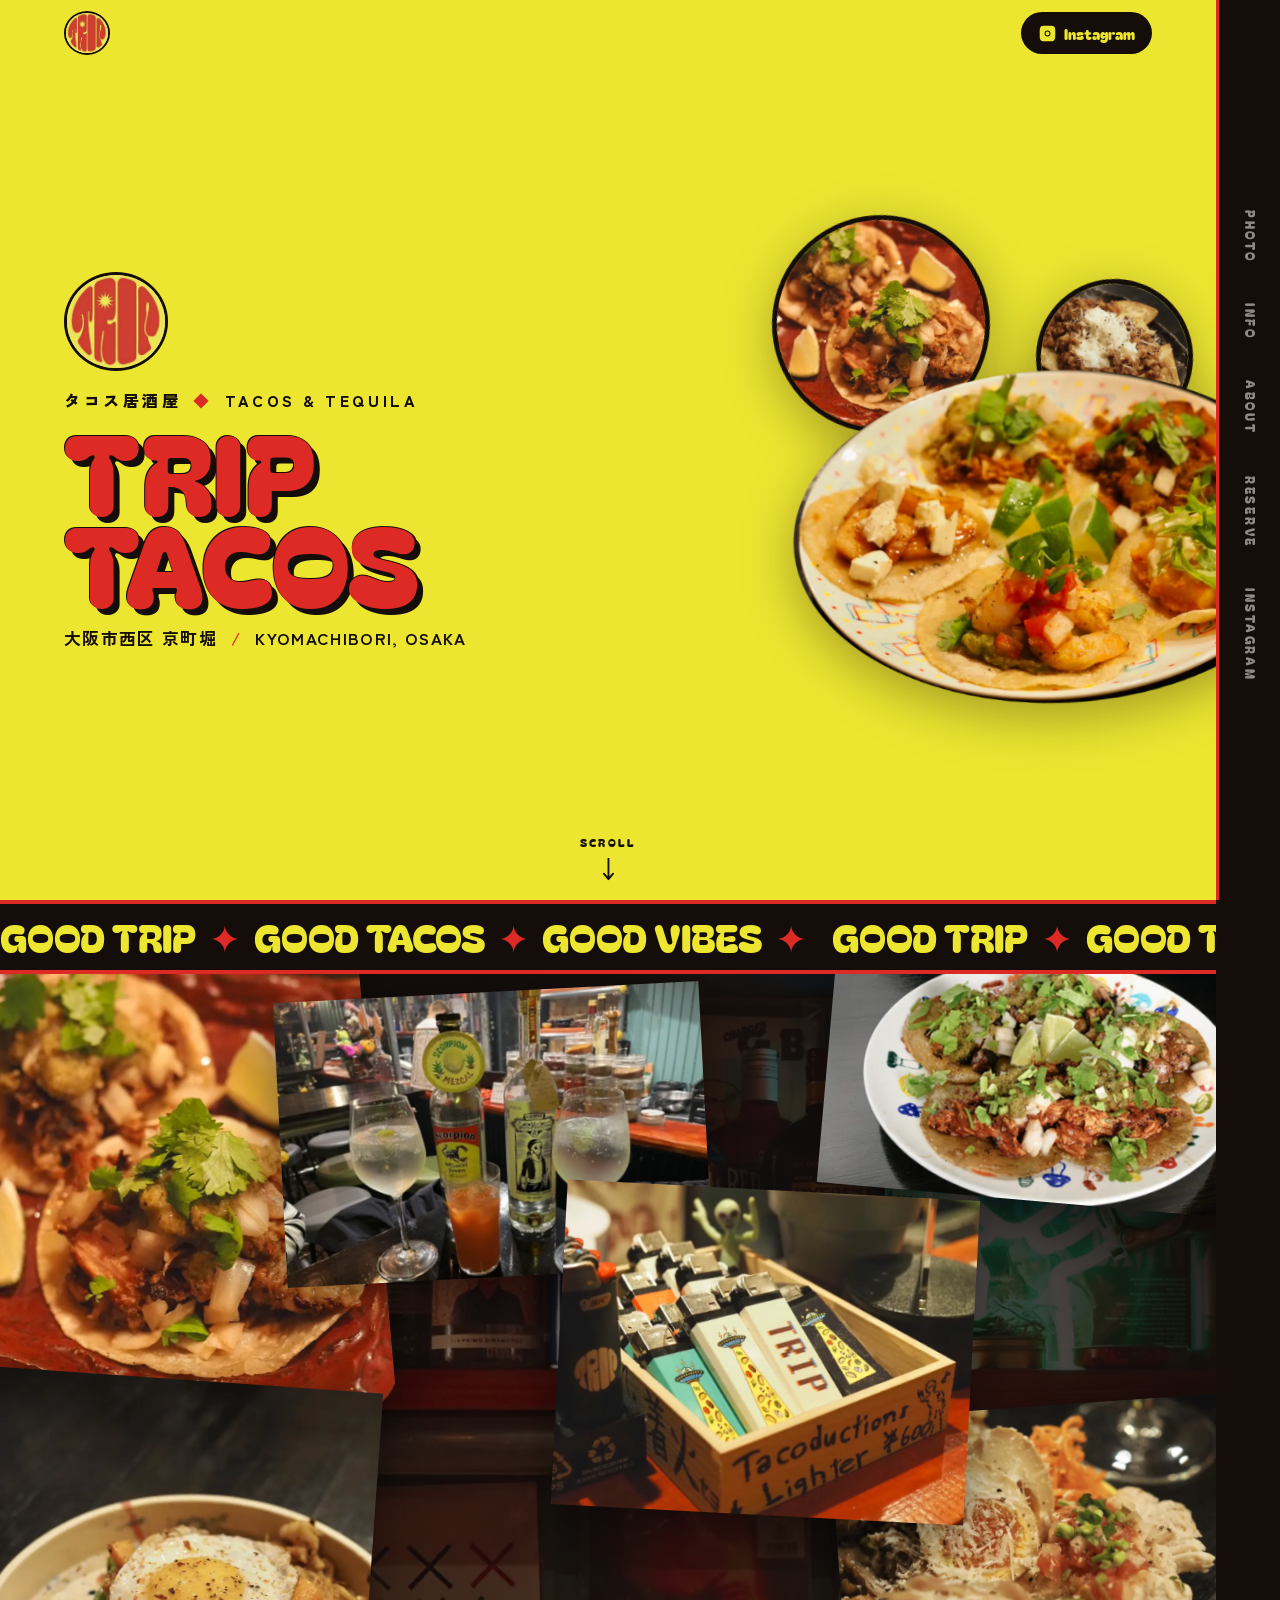
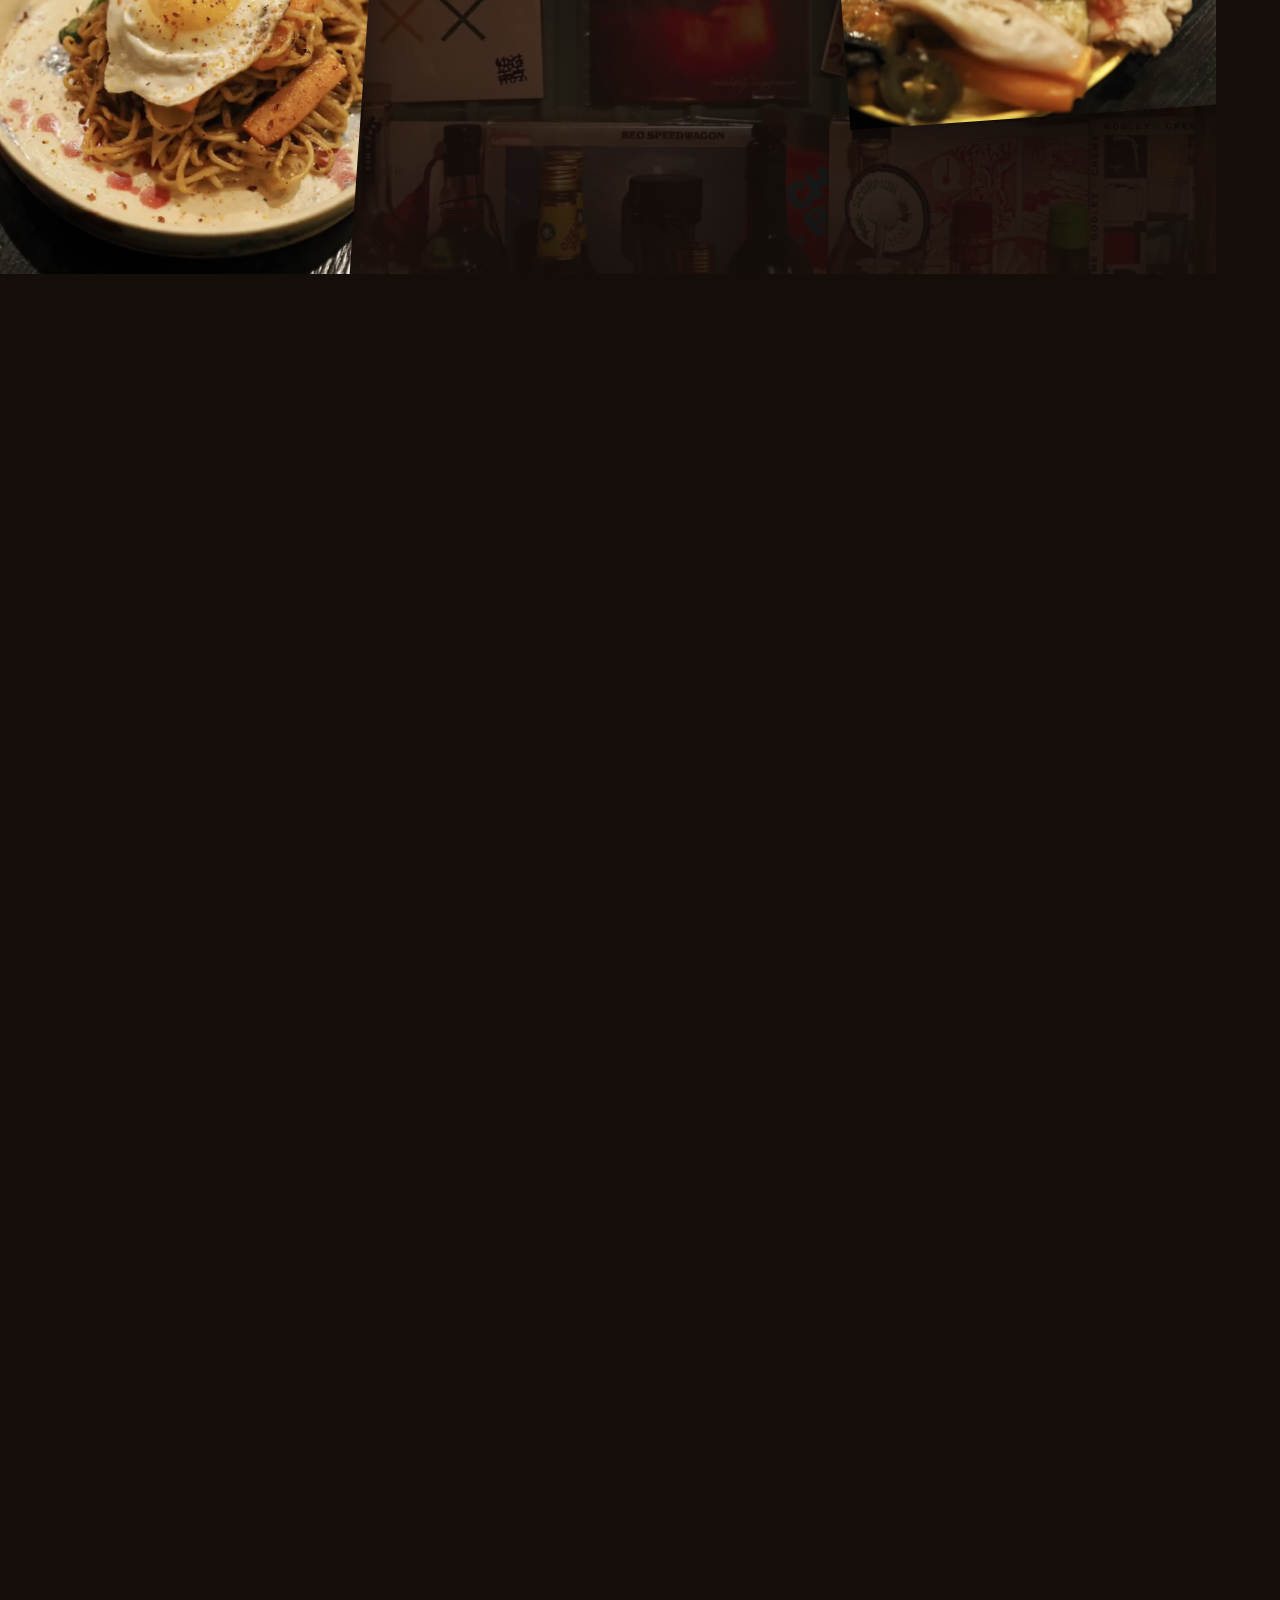
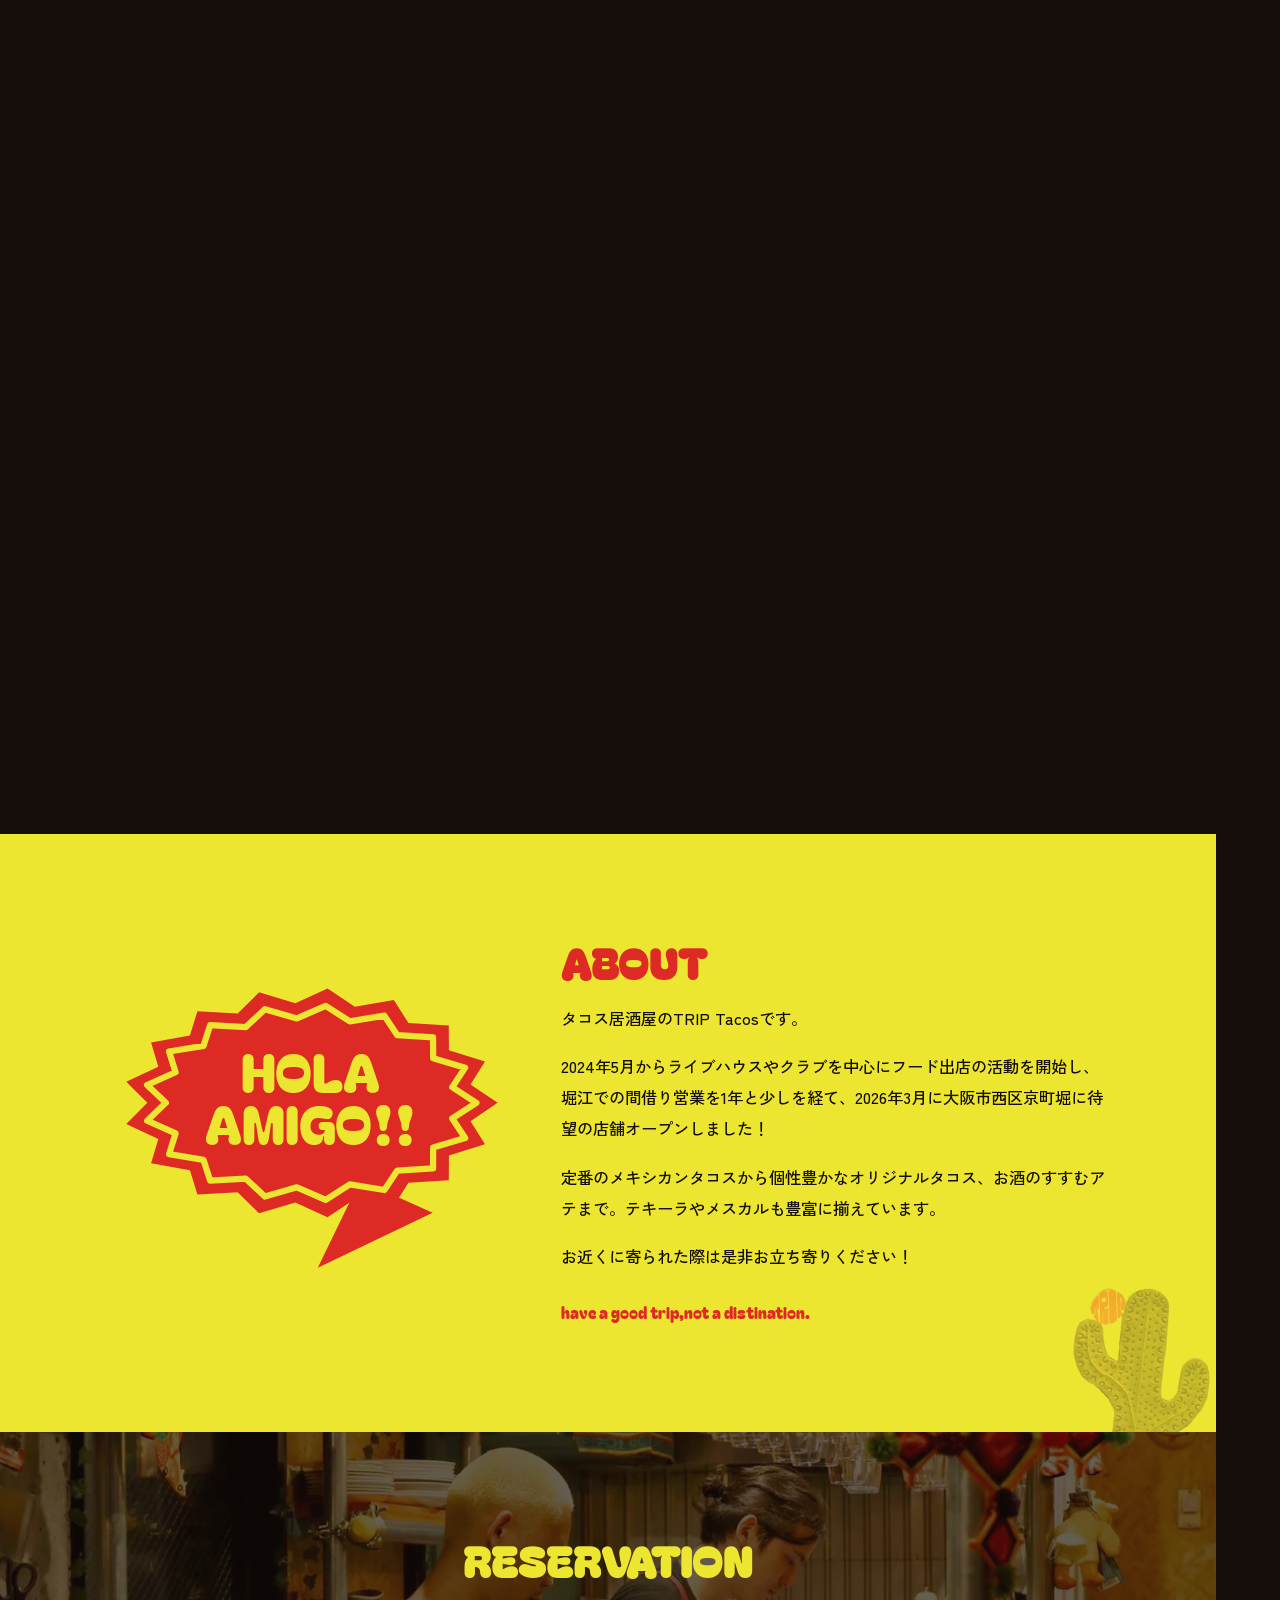
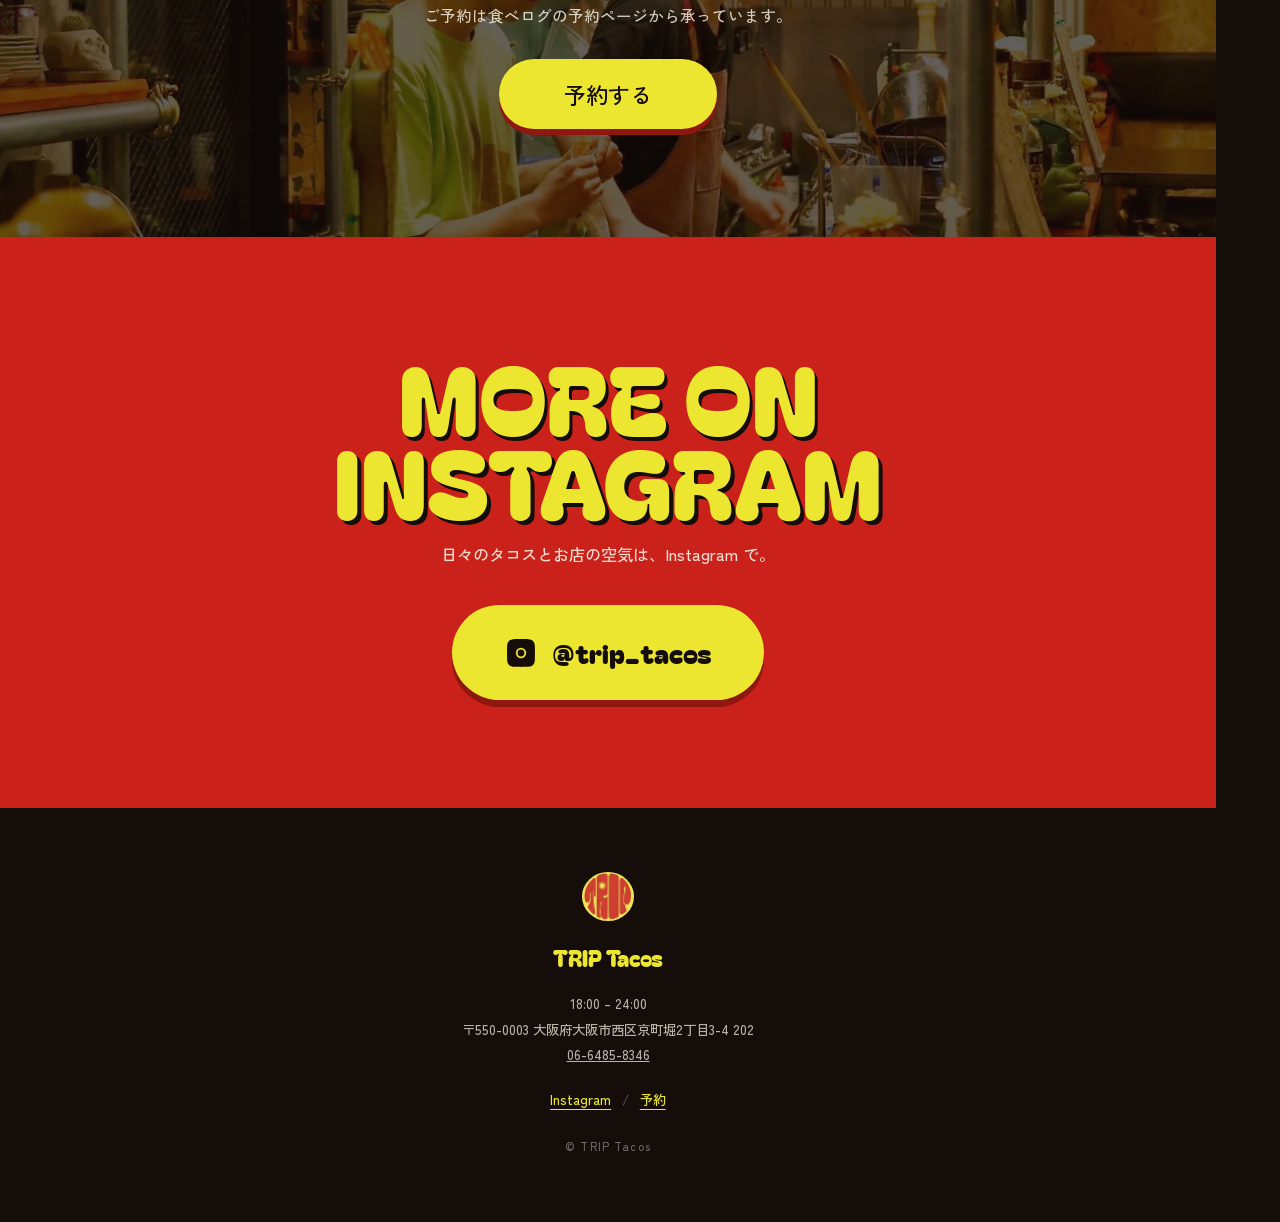
==== index.html @ 94bc6792 "TRIP Tacos 店舗サイト 写真を主役にした1ページ構成のブランドサイト。  - ファーストビュー: ロゴ + 料理写真3点(タコス2皿とナチョス) - PHOTO: スクロールに応じて料理写真" ====
<!doctype html>
<html lang="ja">
<head>
<meta charset="utf-8">
<meta name="viewport" content="width=device-width, initial-scale=1">
<title>TRIP Tacos ｜ 大阪・京町堀のタコス居酒屋</title>
<meta name="description" content="大阪市西区京町堀のタコス居酒屋 TRIP Tacos。定番のメキシカンタコスからオリジナルタコス、テキーラ・メスカルまで。18:00-24:00 営業。">

<meta property="og:type" content="restaurant.restaurant">
<meta property="og:title" content="TRIP Tacos ｜ 大阪・京町堀のタコス居酒屋">
<meta property="og:description" content="Hola amigo!! 大阪市西区京町堀のタコス居酒屋。タコスとテキーラと、いい空気。">
<meta property="og:image" content="assets/web/og.jpg">
<meta property="og:locale" content="ja_JP">
<meta name="twitter:card" content="summary_large_image">
<meta name="theme-color" content="#EDE631">

<link rel="icon" href="assets/web/logo.webp" type="image/webp">
<link rel="apple-touch-icon" href="assets/web/logo.webp">

<link rel="preconnect" href="https://fonts.googleapis.com">
<link rel="preconnect" href="https://fonts.gstatic.com" crossorigin>
<link rel="stylesheet" href="https://fonts.googleapis.com/css2?family=Bagel+Fat+One&family=Caveat:wght@500;600&family=Zen+Kaku+Gothic+New:wght@400;500;700;900&display=swap">
<link rel="preload" as="image" href="assets/web/hero-tacos.webp">
<link rel="preload" as="image" href="assets/web/tacos-red.webp">
<link rel="preload" as="image" href="assets/web/nachos.webp">
<link rel="stylesheet" href="style.css">
</head>
<body>

<a class="skip-link" href="#main">本文へスキップ</a>

<header class="topbar" id="topbar">
  <a class="topbar__home" href="#top" aria-label="TRIP Tacos ホーム">
    <img src="assets/web/logo.webp" alt="" width="420" height="397" decoding="async">
  </a>
  <a class="topbar__ig" href="https://www.instagram.com/trip_tacos/" target="_blank" rel="noopener">
    <svg class="ig-glyph" viewBox="0 0 24 24" aria-hidden="true" focusable="false">
      <path d="M12 2.16c3.2 0 3.58.01 4.85.07 1.17.05 1.8.25 2.23.41.56.22.96.48 1.38.9.42.42.68.82.9 1.38.16.42.36 1.06.41 2.23.06 1.27.07 1.65.07 4.85s-.01 3.58-.07 4.85c-.05 1.17-.25 1.8-.41 2.23-.22.56-.48.96-.9 1.38-.42.42-.82.68-1.38.9-.42.16-1.06.36-2.23.41-1.27.06-1.65.07-4.85.07s-3.58-.01-4.85-.07c-1.17-.05-1.8-.25-2.23-.41-.56-.22-.96-.48-1.38-.9-.42-.42-.68-.82-.9-1.38-.16-.42-.36-1.06-.41-2.23C2.17 15.58 2.16 15.2 2.16 12s.01-3.58.07-4.85c.05-1.17.25-1.8.41-2.23.22-.56.48-.96.9-1.38.42-.42.82-.68 1.38-.9.42-.16 1.06-.36 2.23-.41C8.42 2.17 8.8 2.16 12 2.16Zm0 6.16a3.68 3.68 0 1 0 0 7.36 3.68 3.68 0 0 0 0-7.36Zm0 6.07a2.39 2.39 0 1 1 0-4.78 2.39 2.39 0 0 1 0 4.78Zm4.69-6.22a.86.86 0 1 1-1.72 0 .86.86 0 0 1 1.72 0Z"/>
    </svg>
    <span>Instagram</span>
  </a>
</header>

<nav class="rail" aria-label="セクション">
  <ul class="rail__list">
    <li><a href="#photo">PHOTO</a></li>
    <li><a href="#info">INFO</a></li>
    <li><a href="#about">ABOUT</a></li>
    <li><a href="#reserve">RESERVE</a></li>
    <li><a href="#instagram">INSTAGRAM</a></li>
  </ul>
</nav>

<main id="main">

  <!-- ============ 1. ファーストビュー ============ -->
  <section class="hero" id="top">
    <div class="hero__type">
      <img class="hero__mark" src="assets/web/logo.webp" alt="" width="420" height="397" decoding="async">
      <p class="hero__kicker">タコス居酒屋 <i>&#9670;</i> TACOS &amp; TEQUILA</p>
      <h1 class="hero__title">
        <span class="hero__word" style="--i:0">TRIP</span>
        <span class="hero__word" style="--i:1">TACOS</span>
      </h1>
      <p class="hero__place">大阪市西区 京町堀 <i>/</i> KYOMACHIBORI, OSAKA</p>
    </div>

    <div class="hero__photos">
      <figure class="hp hp--sub">
        <img src="assets/web/tacos-red.webp" alt="TRIP Tacos のタコス2種" width="764" height="900" fetchpriority="high" decoding="async">
      </figure>
      <figure class="hp hp--nachos">
        <img src="assets/web/nachos.webp" alt="TRIP Tacos のナチョス" width="900" height="675" fetchpriority="high" decoding="async">
      </figure>
      <figure class="hp hp--main">
        <img src="assets/web/hero-tacos.webp" alt="TRIP Tacos のタコス盛り合わせ" width="1200" height="936" fetchpriority="high" decoding="async">
      </figure>
    </div>

    <!-- スマホ限定。右に寄った構図の左下を受け止める -->
    <div class="hero__says">
      <img class="hero__cactus" src="assets/web/cactus.webp" alt="" width="397" height="620" decoding="async">
      <p class="hero__bubble">have a good trip,<br>not a distination.</p>
    </div>

    <a class="hero__scroll" href="#photo">
      <span>SCROLL</span>
      <svg viewBox="0 0 12 26" aria-hidden="true" focusable="false"><path d="M6 0v22M1 17l5 6 5-6" fill="none" stroke="currentColor" stroke-width="2" stroke-linecap="round" stroke-linejoin="round"/></svg>
    </a>
  </section>

  <!-- ============ 流れる帯 ============ -->
  <div class="marquee" aria-hidden="true">
    <div class="marquee__row">
      <span class="marquee__set">GOOD TRIP <i>&#10022;</i> GOOD TACOS <i>&#10022;</i> GOOD VIBES <i>&#10022;</i></span>
      <span class="marquee__set">GOOD TRIP <i>&#10022;</i> GOOD TACOS <i>&#10022;</i> GOOD VIBES <i>&#10022;</i></span>
      <span class="marquee__set">GOOD TRIP <i>&#10022;</i> GOOD TACOS <i>&#10022;</i> GOOD VIBES <i>&#10022;</i></span>
    </div>
  </div>

  <!-- ============ 2. PHOTO → 3. 店内 + INFO ============ -->
  <section class="sweep" id="photo" aria-label="料理写真と店内・店舗情報">
    <div class="sweep__track">
      <!-- INFO への着地点。写真が捌けきった位置に置いてある -->
      <span class="sweep__anchor" id="info" aria-hidden="true"></span>
      <div class="sweep__stage">

        <!-- 奥のレイヤー：店内 + 店舗情報 -->
        <div class="reveal">
          <div class="reveal__bg">
            <img src="assets/web/bar.webp" alt="TRIP Tacos の店内。酒瓶の並ぶ棚とネオン。" width="1600" height="1059" loading="lazy" decoding="async">
          </div>

          <div class="reveal__panel">
            <h2 class="reveal__head">INFO</h2>
            <dl class="info">
              <div class="info__row">
                <dt>OPEN</dt>
                <dd>18:00 – 24:00</dd>
              </div>
              <div class="info__row">
                <dt>ADDRESS</dt>
                <dd>
                  〒550-0003<br>
                  大阪府大阪市西区京町堀2丁目3-4 202
                  <a class="info__map" href="https://www.google.com/maps/search/?api=1&amp;query=TRIP%20Tacos%20%E5%A4%A7%E9%98%AA%E5%B8%82%E8%A5%BF%E5%8C%BA%E4%BA%AC%E7%94%BA%E5%A0%802-3-4" target="_blank" rel="noopener">MAP を開く</a>
                </dd>
              </div>
              <div class="info__row">
                <dt>TEL</dt>
                <dd><a href="tel:0664858346">06-6485-8346</a></dd>
              </div>
            </dl>
            <a class="btn btn--yellow" href="https://yoyaku.tabelog.com/yoyaku/smartphone/net_booking_form/index?rcd=27155347&amp;utm_source=ig&amp;utm_medium=social&amp;utm_content=link_in_bio&amp;fbclid=PAdGRleASFFjxleHRuA2FlbQIxMQBzcnRjBmFwcF9pZA8xMjQwMjQ1NzQyODc0MTQAAadVeL7wCjR5ECi9vT-h-mm7-gguXQdimPEVpnPkMVwVL5CkrwmGUzNiCnyuBQ_aem_BgXxcqTD4-bKdtQTn5_pJg" target="_blank" rel="noopener">予約する</a>
            <a class="reveal__ig" href="https://www.instagram.com/trip_tacos/" target="_blank" rel="noopener">
              <svg class="ig-glyph" viewBox="0 0 24 24" aria-hidden="true" focusable="false"><use href="#ig"/></svg>
              @trip_tacos
            </a>
          </div>
        </div>

        <!-- 手前のレイヤー：スクロールで左右に捌ける料理写真 -->
        <div class="food">
          <figure class="food__item food--l1" style="--x:-104;--r:-13"><img src="assets/web/tacos-red.webp" alt="タコス2種" width="764" height="900" loading="lazy" decoding="async"></figure>
          <figure class="food__item food--l2" style="--x:-128;--r:9"><img src="assets/web/yakisoba.webp" alt="目玉焼きをのせた焼きそば" width="675" height="900" loading="lazy" decoding="async"></figure>
          <figure class="food__item food--l3" style="--x:-86;--r:-7"><img src="assets/web/mezcal.webp" alt="メスカルのボトルとカクテル" width="1000" height="669" loading="lazy" decoding="async"></figure>
          <figure class="food__item food--r1" style="--x:104;--r:12"><img src="assets/web/plate-tacos.webp" alt="お皿に並んだタコス" width="1000" height="567" loading="lazy" decoding="async"></figure>
          <figure class="food__item food--r2" style="--x:130;--r:-10"><img src="assets/web/appetizer.webp" alt="お酒のすすむアテの盛り合わせ" width="1000" height="750" loading="lazy" decoding="async"></figure>
          <figure class="food__item food--r3" style="--x:88;--r:8"><img src="assets/web/lighters.webp" alt="オリジナルのライター" width="1000" height="785" loading="lazy" decoding="async"></figure>
        </div>

      </div>
    </div>
  </section>

  <!-- ============ 4. ABOUT ============ -->
  <section class="about" id="about">
    <div class="about__inner">

      <div class="about__bubble">
        <svg viewBox="-162 -104 324 250" role="img" aria-labelledby="bubble-t">
          <title id="bubble-t">Hola amigo!!</title>
          <path class="bubble__tail" d="M 40 62 L 6 132 L 98 88 Z"/>
          <path class="bubble__body" d="M 150.0 0.0 L 128.3 14.7 L 139.9 33.2 L 111.0 42.1 L 110.9 62.0 L 78.6 63.9 L 66.9 82.4 L 35.7 77.0 L 13.8 91.6 L -12.0 79.7 L -41.0 88.5 L -58.2 71.6 L -90.4 73.4 L -96.4 53.9 L -127.5 48.4 L -121.7 28.9 L -147.4 16.9 L -130.5 0.0 L -147.4 -16.9 L -121.7 -28.9 L -127.5 -48.4 L -96.4 -53.9 L -90.4 -73.4 L -58.2 -71.6 L -41.0 -88.5 L -12.0 -79.7 L 13.8 -91.6 L 35.7 -77.0 L 66.9 -82.4 L 78.6 -63.9 L 110.9 -62.0 L 111.0 -42.1 L 139.9 -33.2 L 128.3 -14.7 Z"/>
          <path class="bubble__line" d="M 133.0 0.0 L 113.7 12.5 L 124.0 28.2 L 98.4 35.7 L 98.3 52.5 L 69.7 54.2 L 59.3 69.8 L 31.7 65.3 L 12.3 77.7 L -10.7 67.6 L -36.4 75.0 L -51.6 60.7 L -80.2 62.2 L -85.5 45.7 L -113.1 41.1 L -107.9 24.5 L -130.7 14.3 L -115.7 0.0 L -130.7 -14.3 L -107.9 -24.5 L -113.1 -41.1 L -85.5 -45.7 L -80.2 -62.2 L -51.6 -60.7 L -36.4 -75.0 L -10.7 -67.6 L 12.3 -77.7 L 31.7 -65.3 L 59.3 -69.8 L 69.7 -54.2 L 98.3 -52.5 L 98.4 -35.7 L 124.0 -28.2 L 113.7 -12.5 Z"/>
          <text class="bubble__text" x="0" y="-8" text-anchor="middle">HOLA</text>
          <text class="bubble__text" x="0" y="34" text-anchor="middle">AMIGO!!</text>
        </svg>
      </div>

      <div class="about__body">
        <h2 class="sec-head">ABOUT</h2>
        <p>タコス居酒屋のTRIP Tacosです。</p>
        <p>2024年5月からライブハウスやクラブを中心にフード出店の活動を開始し、堀江での間借り営業を1年と少しを経て、2026年3月に大阪市西区京町堀に待望の店舗オープンしました！</p>
        <p>定番のメキシカンタコスから個性豊かなオリジナルタコス、お酒のすすむアテまで。テキーラやメスカルも豊富に揃えています。</p>
        <p>お近くに寄られた際は是非お立ち寄りください！</p>
        <p class="about__sign">have a good trip,not a distination.</p>
      </div>
    </div>

    <!-- 装飾。本文の外側に置きたいので .about__inner の外に出してある -->
    <img class="about__cactus" src="assets/web/cactus.webp" alt="" width="397" height="620" loading="lazy" decoding="async">
  </section>

  <!-- ============ 5. RESERVATION ============ -->
  <section class="reserve" id="reserve">
    <img class="reserve__kitchen" src="assets/web/kitchen.webp" alt="TRIP Tacos の厨房で調理するスタッフ" width="1500" height="1124" loading="lazy" decoding="async">
    <div class="reserve__inner">
      <h2 class="sec-head sec-head--light">RESERVATION</h2>
      <p class="reserve__note">ご予約は食べログの予約ページから承っています。</p>
      <a class="btn btn--big" href="https://yoyaku.tabelog.com/yoyaku/smartphone/net_booking_form/index?rcd=27155347&amp;utm_source=ig&amp;utm_medium=social&amp;utm_content=link_in_bio&amp;fbclid=PAdGRleASFFjxleHRuA2FlbQIxMQBzcnRjBmFwcF9pZA8xMjQwMjQ1NzQyODc0MTQAAadVeL7wCjR5ECi9vT-h-mm7-gguXQdimPEVpnPkMVwVL5CkrwmGUzNiCnyuBQ_aem_BgXxcqTD4-bKdtQTn5_pJg" target="_blank" rel="noopener">予約する</a>
    </div>
  </section>

  <!-- ============ 6. INSTAGRAM ============ -->
  <section class="insta" id="instagram">
    <h2 class="insta__head">MORE ON<br>INSTAGRAM</h2>
    <p class="insta__lead">日々のタコスとお店の空気は、Instagram で。</p>
    <a class="insta__cta" href="https://www.instagram.com/trip_tacos/" target="_blank" rel="noopener">
      <svg class="ig-glyph" viewBox="0 0 24 24" aria-hidden="true" focusable="false"><use href="#ig"/></svg>
      <span>@trip_tacos</span>
    </a>
  </section>

</main>

<footer class="foot">
  <img class="foot__mark" src="assets/web/logo.webp" alt="" width="420" height="397" loading="lazy" decoding="async">
  <p class="foot__name">TRIP Tacos</p>
  <p class="foot__meta">
    18:00 – 24:00<br>
    〒550-0003 大阪府大阪市西区京町堀2丁目3-4 202<br>
    <a href="tel:0664858346">06-6485-8346</a>
  </p>
  <p class="foot__links">
    <a href="https://www.instagram.com/trip_tacos/" target="_blank" rel="noopener">Instagram</a>
    <span aria-hidden="true">/</span>
    <a href="https://yoyaku.tabelog.com/yoyaku/smartphone/net_booking_form/index?rcd=27155347&amp;utm_source=ig&amp;utm_medium=social&amp;utm_content=link_in_bio&amp;fbclid=PAdGRleASFFjxleHRuA2FlbQIxMQBzcnRjBmFwcF9pZA8xMjQwMjQ1NzQyODc0MTQAAadVeL7wCjR5ECi9vT-h-mm7-gguXQdimPEVpnPkMVwVL5CkrwmGUzNiCnyuBQ_aem_BgXxcqTD4-bKdtQTn5_pJg" target="_blank" rel="noopener">予約</a>
  </p>
  <p class="foot__copy">&copy; TRIP Tacos</p>
</footer>

<!-- インスタアイコンの共有定義 -->
<svg width="0" height="0" style="position:absolute" aria-hidden="true" focusable="false">
  <symbol id="ig" viewBox="0 0 24 24">
    <path d="M12 2.16c3.2 0 3.58.01 4.85.07 1.17.05 1.8.25 2.23.41.56.22.96.48 1.38.9.42.42.68.82.9 1.38.16.42.36 1.06.41 2.23.06 1.27.07 1.65.07 4.85s-.01 3.58-.07 4.85c-.05 1.17-.25 1.8-.41 2.23-.22.56-.48.96-.9 1.38-.42.42-.82.68-1.38.9-.42.16-1.06.36-2.23.41-1.27.06-1.65.07-4.85.07s-3.58-.01-4.85-.07c-1.17-.05-1.8-.25-2.23-.41-.56-.22-.96-.48-1.38-.9-.42-.42-.68-.82-.9-1.38-.16-.42-.36-1.06-.41-2.23C2.17 15.58 2.16 15.2 2.16 12s.01-3.58.07-4.85c.05-1.17.25-1.8.41-2.23.22-.56.48-.96.9-1.38.42-.42.82-.68 1.38-.9.42-.16 1.06-.36 2.23-.41C8.42 2.17 8.8 2.16 12 2.16Zm0 6.16a3.68 3.68 0 1 0 0 7.36 3.68 3.68 0 0 0 0-7.36Zm0 6.07a2.39 2.39 0 1 1 0-4.78 2.39 2.39 0 0 1 0 4.78Zm4.69-6.22a.86.86 0 1 1-1.72 0 .86.86 0 0 1 1.72 0Z"/>
  </symbol>
</svg>

<script type="application/ld+json">
{
  "@context": "https://schema.org",
  "@type": "Restaurant",
  "name": "TRIP Tacos",
  "servesCuisine": "メキシコ料理",
  "telephone": "+81-6-6485-8346",
  "url": "https://www.instagram.com/trip_tacos/",
  "sameAs": ["https://www.instagram.com/trip_tacos/"],
  "address": {
    "@type": "PostalAddress",
    "postalCode": "550-0003",
    "addressCountry": "JP",
    "addressRegion": "大阪府",
    "addressLocality": "大阪市西区",
    "streetAddress": "京町堀2丁目3-4 202"
  },
  "openingHoursSpecification": [{
    "@type": "OpeningHoursSpecification",
    "dayOfWeek": ["Monday","Tuesday","Wednesday","Thursday","Friday","Saturday","Sunday"],
    "opens": "18:00",
    "closes": "24:00"
  }],
  "acceptsReservations": "https://yoyaku.tabelog.com/yoyaku/smartphone/net_booking_form/index?rcd=27155347"
}
</script>

<script src="script.js" defer></script>
</body>
</html>
---- style.css ----
@charset "utf-8";

/* ============================================================
   TRIP Tacos
   色は assets のロゴ／既存グラフィックから抽出した実測値
   ============================================================ */

:root {
  --red:        #DE2A24;
  --red-deep:   #CA211A;
  --red-shade:  #8E1710;
  --yellow:     #EDE631;
  --yellow-warm:#F5CB19;
  --orange:     #FB3A0C;
  --ink:        #140D0A;
  --cream:      #F7F1E3;

  --font-display: "Bagel Fat One", "Zen Kaku Gothic New", system-ui, sans-serif;
  --font-body: "Zen Kaku Gothic New", "Hiragino Sans", "Noto Sans JP", system-ui, sans-serif;

  --pad: clamp(1.25rem, 5vw, 4rem);
  --sweep-unit: 1vw;   /* 料理写真が捌ける距離の単位。モバイルで拡大する */
  --rail-w: clamp(48px, 5vw, 76px);   /* 右端の縦型メニューの幅 */
}

*, *::before, *::after { box-sizing: border-box; }

html { -webkit-text-size-adjust: 100%; scroll-behavior: smooth; }

body {
  margin: 0;
  padding-right: var(--rail-w);   /* 右端の縦メニューぶんを空ける */
  background: var(--ink);
  color: var(--cream);
  font-family: var(--font-body);
  font-weight: 500;
  line-height: 1.9;
  overflow-x: hidden;
  text-rendering: optimizeLegibility;
}

img { display: block; max-width: 100%; height: auto; }
a { color: inherit; }

.skip-link {
  position: absolute; left: -9999px; top: 0; z-index: 999;
  background: var(--yellow); color: var(--ink);
  padding: .75rem 1.25rem; font-weight: 700; text-decoration: none;
}
.skip-link:focus { left: 0; }

:where(a, button):focus-visible {
  outline: 3px solid var(--yellow);
  outline-offset: 3px;
  border-radius: 4px;
}

.ig-glyph { width: 1.25em; height: 1.25em; fill: currentColor; flex: none; }

.sec-head {
  font-family: var(--font-display);
  font-size: clamp(1.6rem, 4.5vw, 2.6rem);
  line-height: 1;
  margin: 0 0 1.2rem;
  color: var(--red);
  letter-spacing: .02em;
}
.sec-head--light { color: var(--yellow); }


/* ============================================================
   ヘッダー
   ============================================================ */
.topbar {
  position: fixed; inset: 0 0 auto 0; z-index: 50;
  display: flex; align-items: center; justify-content: space-between;
  gap: 1rem;
  /* position:fixed は body の padding を受けないので自前で避ける */
  padding: .7rem calc(var(--pad) + var(--rail-w)) .7rem var(--pad);
  transition: background-color .3s ease, backdrop-filter .3s ease;
}


/* ============================================================
   右端の縦型セクションメニュー
   ============================================================ */
.rail {
  position: fixed; top: 0; right: 0; z-index: 60;
  width: var(--rail-w);
  height: 100vh; height: 100svh;
  background: var(--ink);
  border-left: 3px solid var(--red);
  display: flex; align-items: center; justify-content: center;
}

.rail__list {
  list-style: none; margin: 0; padding: 0;
  display: flex; flex-direction: column; align-items: center;
  gap: clamp(1.1rem, 2.6vh, 2rem);
}

.rail__list a {
  /* 縦組み。ラテン文字は90度回って上から下に読める */
  writing-mode: vertical-rl;
  text-orientation: mixed;
  font-family: var(--font-display);
  font-size: clamp(.62rem, 1.5vh, .78rem);
  letter-spacing: .22em;
  line-height: 1;
  text-decoration: none;
  color: rgba(247, 241, 227, .55);
  padding: .35em .2em;
  transition: color .2s ease;
}
.rail__list a:hover { color: var(--yellow); }

/* 現在地。左に黄色の線を出す */
.rail__list a.is-current {
  color: var(--yellow);
  position: relative;
}
.rail__list a.is-current::before {
  content: ""; position: absolute;
  left: -.45em; top: 0; bottom: 0;
  width: 3px; border-radius: 3px;
  background: var(--yellow);
}

/* スクロール位置の目印。表示はしない */
.sweep__anchor {
  position: absolute; top: 67%; left: 0;
  width: 1px; height: 1px;
}
.topbar.is-stuck {
  background: rgba(20, 13, 10, .88);
  backdrop-filter: blur(10px);
}

.topbar__home { display: block; line-height: 0; }
.topbar__home img {
  width: clamp(38px, 6vw, 46px); height: auto;
  border-radius: 50%;
  border: 2px solid var(--ink);
  transition: transform .3s ease;
}
.topbar.is-stuck .topbar__home img { border-color: var(--yellow); }
.topbar__home:hover img { transform: rotate(-8deg) scale(1.06); }

.topbar__ig {
  display: inline-flex; align-items: center; gap: .5em;
  font-family: var(--font-display);
  font-size: clamp(.78rem, 2.4vw, .95rem);
  text-decoration: none;
  padding: .45em 1.1em;
  border-radius: 999px;
  background: var(--ink); color: var(--yellow);
  transition: background-color .2s ease, color .2s ease, transform .2s ease;
}
.topbar__ig:hover { background: var(--yellow); color: var(--ink); transform: translateY(-2px); }
.topbar.is-stuck .topbar__ig { background: var(--yellow); color: var(--ink); }
.topbar.is-stuck .topbar__ig:hover { background: var(--red); color: var(--yellow); }


/* ============================================================
   1. ファーストビュー
   ============================================================ */
.hero {
  position: relative;
  min-height: 100vh;
  min-height: 100svh;
  background: var(--yellow);
  display: grid;
  grid-template-rows: auto auto;
  align-content: center;
  justify-items: center;
  gap: clamp(1.25rem, 4vh, 2.5rem);
  padding: clamp(4.5rem, 11vh, 7rem) var(--pad) clamp(2.5rem, 6vh, 4rem);
  overflow: hidden;
}

.hero__type { position: relative; z-index: 2; text-align: center; width: 100%; }

.hero__mark {
  width: clamp(58px, 9vw, 104px); height: auto;
  margin: 0 auto .9rem;
  border-radius: 50%;
  border: 3px solid var(--ink);
  animation: bob 5s ease-in-out infinite;
}
@keyframes bob {
  0%, 100% { transform: translateY(0) rotate(-5deg); }
  50%      { transform: translateY(-9px) rotate(5deg); }
}

.hero__kicker {
  margin: 0 0 .5rem;
  font-weight: 900;
  font-size: clamp(.72rem, 2.6vw, 1rem);
  letter-spacing: .22em;
  color: var(--ink);
}
.hero__kicker i { font-style: normal; color: var(--red); margin: 0 .3em; }

.hero__title {
  margin: 0;
  font-family: var(--font-display);
  font-weight: 400;
  font-size: clamp(3.2rem, 15vw, 7rem);
  line-height: .82;
  letter-spacing: .005em;
  color: var(--red);
  text-shadow:
     .055em .055em 0 var(--ink),
    -.006em -.006em 0 var(--ink),
     .012em 0 0 var(--ink);
}
.hero__word {
  display: block;
  animation: pop .75s cubic-bezier(.2, 1.25, .4, 1) both;
  animation-delay: calc(var(--i) * .11s + .05s);
}
@keyframes pop {
  from { opacity: 0; transform: translateY(.22em) scale(.9); }
  to   { opacity: 1; transform: none; }
}

.hero__place {
  margin: 1rem 0 0;
  font-weight: 700;
  font-size: clamp(.72rem, 2.4vw, 1.05rem);
  letter-spacing: .08em;
  text-wrap: balance;   /* 折り返すときは2行を均等に */
  color: var(--ink);
}
.hero__place i { font-style: normal; color: var(--red); margin: 0 .45em; }

/* 料理写真3点のかたまり。タコス2点で挟んでナチョスを添え、
   ひと目で「タコス屋」と分かるようにする。
   位置はすべて % なので、箱ごと拡大縮小すれば構図は崩れない */
.hero__photos {
  position: relative; z-index: 1;
  width: 100%;
  max-width: min(100%, 52svh);
  /* 盛り合わせの右端は元画像の時点で見切れている。
     レールぶん右へ出し、.hero の overflow:hidden でちょうど
     縦メニューの際で切り落として、見切れを目立たなくする */
  justify-self: end;
  margin-right: calc(-1 * (var(--rail-w) + var(--pad)));
  aspect-ratio: 1 / 0.98;
  animation: rise 1s cubic-bezier(.2, .9, .3, 1) .3s both;
}

.hp { position: absolute; margin: 0; }
.hp img {
  width: 100%; height: auto;
  filter: drop-shadow(0 14px 26px rgba(20, 13, 10, .34));
}

.hp--sub    { left:  0;   top:    0; width: 43%; z-index: 2; transform: rotate(-9deg); }
/* right の余白は、クラスタ右端がレールの下に潜るぶんを見込んでいる。
   ここを詰めるとナチョスがレールに欠かれる */
.hp--nachos { right: 17%; top:  13%; width: 31%; z-index: 1; transform: rotate(8deg); }
.hp--main   { left:  4%;  bottom: 0; width: 92%; z-index: 3; transform: rotate(-2deg); }

/* 中央の盛り合わせは背景が抜けた切り抜き画像なのでそのまま置く。
   残り2点は四角い写真なので、丸く抜いて「皿」として見せ、
   切り抜き1点 + 皿2点という組み方に揃える */
.hp--sub img,
.hp--nachos img {
  aspect-ratio: 1;
  object-fit: cover; object-position: center;
  border-radius: 50%;
  border: 5px solid var(--ink);
}

@keyframes rise {
  from { opacity: 0; transform: translateY(14%); }
  to   { opacity: 1; transform: none; }
}

/* サボテンのひとこと。PCでは出さない（下のメディアクエリで表示） */
.hero__says { display: none; }

.hero__cactus {
  width: clamp(46px, 14vw, 72px);
  height: auto;
  flex: none;
  transform: rotate(-5deg);
}

.hero__bubble {
  position: relative;
  margin: 0 0 .9rem;
  padding: .5em .85em .55em;
  border-radius: 16px 16px 16px 4px;
  background: var(--ink);
  color: var(--cream);
  font-family: "Caveat", var(--font-body);
  font-weight: 600;
  font-size: clamp(.95rem, 4.4vw, 1.2rem);
  line-height: 1.2;
  letter-spacing: .01em;
  white-space: nowrap;
  transform: rotate(-2deg);
}
/* サボテンの方へ向くしっぽ */
.hero__bubble::after {
  content: "";
  position: absolute; left: -6px; bottom: 7px;
  border: 6px solid transparent;
  border-right-color: var(--ink);
  border-left: 0;
}

.hero__scroll {
  position: absolute; z-index: 3;
  left: 50%; bottom: 1.1rem; transform: translateX(-50%);
  display: flex; flex-direction: column; align-items: center; gap: .35rem;
  font-family: var(--font-display);
  font-size: .68rem; letter-spacing: .2em;
  color: var(--ink); text-decoration: none;
  mix-blend-mode: multiply;
}
.hero__scroll svg { width: 11px; height: 24px; animation: nudge 1.7s ease-in-out infinite; }
@keyframes nudge {
  0%, 100% { transform: translateY(0); opacity: .5; }
  50%      { transform: translateY(5px); opacity: 1; }
}


/* ============================================================
   流れる帯
   ============================================================ */
.marquee {
  background: var(--ink);
  overflow: hidden;
  padding: .5em 0;
  border-block: 4px solid var(--red);
}
.marquee__row { display: flex; width: max-content; animation: slide 26s linear infinite; }
.marquee__set {
  font-family: var(--font-display);
  font-size: clamp(1.3rem, 4.2vw, 2.4rem);
  line-height: 1.3;
  color: var(--yellow);
  white-space: nowrap;
  padding-right: .5em;
}
.marquee__set i { font-style: normal; color: var(--red); margin: 0 .15em; }
@keyframes slide { to { transform: translateX(-33.3333%); } }


/* ============================================================
   2. PHOTO → 店内 + INFO（スクロールで左右に捌ける）
   ============================================================ */
/* stage と同じ svh 基準にしておく。iOS でアドレスバーが伸縮しても
   進捗の分母が変わらず、写真が飛ばない */
.sweep__track { position: relative; height: 340vh; height: 340svh; }

.sweep__stage {
  position: sticky; top: 0;
  height: 100vh; height: 100svh;
  overflow: hidden;
  background: var(--ink);
}

/* --- 奥のレイヤー：店内写真 + 店舗情報 --- */
.reveal { position: absolute; inset: 0; }

.reveal__bg { position: absolute; inset: 0; }
.reveal__bg img {
  width: 100%; height: 100%; object-fit: cover;
  transform: scale(calc(1.22 - var(--p, 0) * .22));
  opacity: calc(.2 + var(--p, 0) * .8);
}
.reveal__bg::after {
  content: ""; position: absolute; inset: 0;
  background: radial-gradient(ellipse at 50% 45%, rgba(20,13,10,.45) 0%, rgba(20,13,10,.9) 72%);
}

.reveal__panel {
  position: absolute; inset: 0;
  display: flex; flex-direction: column; align-items: center; justify-content: center;
  gap: .35rem;
  padding: 5rem var(--pad) 3rem;
  text-align: center;
  opacity: var(--pi, 0);
  transform: translateY(calc((1 - var(--pi, 0)) * 26px));
}
/* 店内写真の上でも情報が読めるように、文字の下だけ暗く落とす */
.reveal__panel::before {
  content: ""; position: absolute;
  left: 50%; top: 50%; transform: translate(-50%, -50%);
  width: min(820px, 108%); height: min(660px, 104%);
  background: radial-gradient(ellipse at center,
    rgba(20,13,10,.92) 0%,
    rgba(20,13,10,.82) 42%,
    rgba(20,13,10,.45) 68%,
    rgba(20,13,10,0) 85%);
  pointer-events: none;
}
.reveal__panel > * { position: relative; z-index: 1; }
.reveal__head {
  font-family: var(--font-display);
  font-size: clamp(1.5rem, 4.5vw, 2.4rem);
  line-height: 1; margin: 0 0 1.1rem;
  color: var(--yellow);
}

.info { margin: 0 0 1.7rem; display: grid; gap: .8rem; }
.info__row { display: grid; gap: .1rem; }
.info dt {
  font-family: var(--font-display);
  font-size: .72rem; letter-spacing: .18em;
  color: var(--orange);
}
.info dd {
  margin: 0;
  max-width: 30ch;
  margin-inline: auto;
  font-size: clamp(.9rem, 2.6vw, 1.05rem);
  line-height: 1.7;
  font-weight: 700;
}
.info a { color: var(--cream); }
.info__map {
  display: block; width: fit-content;
  margin: .45rem auto 0;
  font-size: .8rem; letter-spacing: .08em;
  color: var(--yellow);
  text-underline-offset: 4px;
}

.reveal__ig {
  display: inline-flex; align-items: center; gap: .45em;
  margin-top: 1.1rem;
  font-family: var(--font-display);
  font-size: .9rem;
  color: var(--yellow);
  text-decoration: none;
  opacity: .9;
}
.reveal__ig:hover { opacity: 1; text-decoration: underline; text-underline-offset: 5px; }

/* --- 手前のレイヤー：料理写真 --- */
.food { position: absolute; inset: 0; }

.food__item {
  position: absolute; margin: 0;
  transform:
    translate3d(calc(var(--p, 0) * var(--x, 0) * var(--sweep-unit)), 0, 0)
    rotate(calc((var(--r0, 0) + var(--p, 0) * var(--r, 0)) * 1deg));
  will-change: transform;
}
.food__item img {
  width: 100%;
  filter: drop-shadow(0 16px 30px rgba(0, 0, 0, .55));
}

/* 画面をほぼ埋めるように重ねる。隙間が多いと「捌けた瞬間」が弱くなる */
.food--l1 { left: -5%;  top: -5%; width: 36%; --r0: -5; }
.food--l2 { left: -3%;  top: 45%; width: 33%; --r0:  4; }
.food--l3 { left: 23%;  top:  2%; width: 35%; --r0: -3; }
.food--r1 { right: -5%; top: -3%; width: 37%; --r0:  5; }
.food--r2 { right: -3%; top: 48%; width: 34%; --r0: -4; }
.food--r3 { right: 20%; top: 24%; width: 34%; --r0:  3; }


/* ============================================================
   4. ABOUT
   ============================================================ */
.about {
  position: relative;
  background: var(--yellow);
  color: var(--ink);
  padding: clamp(4rem, 12vh, 8rem) var(--pad);
  overflow: hidden;
}
.about__inner {
  position: relative; z-index: 2;
  max-width: 1000px; margin: 0 auto;
  display: grid; gap: clamp(1.5rem, 4vw, 3rem);
  grid-template-columns: minmax(0, .85fr) minmax(0, 1.15fr);
  align-items: center;
}

.about__bubble svg { width: 100%; height: auto; overflow: visible; }
.bubble__body, .bubble__tail { fill: var(--red); }
.bubble__line { fill: none; stroke: var(--yellow); stroke-width: 5; stroke-linejoin: round; }
.bubble__text {
  font-family: var(--font-display);
  font-size: 42px;
  fill: var(--yellow);
}

.about__body p { margin: 0 0 1.1rem; font-size: clamp(.92rem, 2.5vw, 1.02rem); }
.about__body p:last-child { margin-bottom: 0; }
.about__sign {
  font-family: var(--font-display);
  font-size: clamp(1rem, 3vw, 1.35rem);
  line-height: 1.4;
  color: var(--red);
  margin-top: 1.8rem !important;
}

/* 本文の右外側の余白に、下からのぞかせる。
   .about__inner が max-width で中央寄せなので、広い画面では
   右に必ず余白があり、そこに収まる */
.about__cactus {
  position: absolute; z-index: 1;
  right: 0; bottom: 0;
  width: clamp(90px, 11vw, 150px);
  opacity: .38;
  transform: rotate(6deg) translateY(34%);
  pointer-events: none;
}


/* ============================================================
   5. RESERVATION
   ============================================================ */
.reserve { position: relative; overflow: hidden; background: var(--ink); }
.reserve__kitchen {
  position: absolute; inset: 0;
  width: 100%; height: 100%; object-fit: cover;
  opacity: .34;
}
.reserve__inner {
  position: relative; z-index: 2;
  max-width: 640px; margin: 0 auto;
  padding: clamp(4rem, 12vh, 7rem) var(--pad);
  text-align: center;
}
.reserve__note {
  margin: 0 0 1.8rem;
  font-size: clamp(.85rem, 2.4vw, .98rem);
  color: rgba(247, 241, 227, .82);
}

.btn {
  display: inline-flex; align-items: center; justify-content: center; gap: .5em;
  font-family: var(--font-display);
  font-size: clamp(.95rem, 2.8vw, 1.1rem);
  line-height: 1;
  padding: .95em 2.4em;
  border-radius: 999px;
  text-decoration: none;
  background: var(--yellow); color: var(--ink);
  box-shadow: 0 6px 0 var(--red-shade);
  transition: transform .16s ease, box-shadow .16s ease, background-color .16s ease;
}
.btn:hover { transform: translateY(3px); box-shadow: 0 3px 0 var(--red-shade); background: #fff35a; }
.btn:active { transform: translateY(6px); box-shadow: 0 0 0 var(--red-shade); }
.btn--big { font-size: clamp(1.05rem, 3.4vw, 1.4rem); padding: 1.05em 2.9em; }


/* ============================================================
   6. INSTAGRAM
   ============================================================ */
.insta {
  position: relative;
  background: var(--red-deep);
  padding: clamp(4rem, 13vh, 8rem) var(--pad) clamp(4rem, 12vh, 7rem);
  text-align: center;
  overflow: hidden;
}
.insta__head {
  font-family: var(--font-display);
  font-weight: 400;
  font-size: clamp(2.2rem, 10vw, 6rem);
  line-height: .88;
  margin: 0 0 1rem;
  color: var(--yellow);
  text-shadow: .04em .04em 0 var(--ink);
}
.insta__lead {
  margin: 0 0 2.2rem;
  font-size: clamp(.88rem, 2.5vw, 1.02rem);
  color: rgba(247, 241, 227, .9);
}
.insta__cta {
  display: inline-flex; align-items: center; gap: .55em;
  font-family: var(--font-display);
  font-size: clamp(1.1rem, 4vw, 1.7rem);
  padding: .8em 1.9em;
  border-radius: 999px;
  text-decoration: none;
  background: var(--yellow); color: var(--ink);
  box-shadow: 0 7px 0 var(--red-shade);
  transition: transform .16s ease, box-shadow .16s ease;
}
.insta__cta:hover { transform: translateY(4px); box-shadow: 0 3px 0 var(--red-shade); }
.insta__cta:active { transform: translateY(7px); box-shadow: 0 0 0 var(--red-shade); }


/* ============================================================
   フッター
   ============================================================ */
.foot {
  background: var(--ink);
  padding: clamp(2.5rem, 8vh, 4rem) var(--pad);
  text-align: center;
  font-size: .84rem;
  line-height: 1.9;
}
.foot__mark { width: 52px; margin: 0 auto 1rem; border-radius: 50%; }
.foot__name {
  font-family: var(--font-display);
  font-size: 1.35rem; margin: 0 0 .8rem; color: var(--yellow);
}
.foot__meta { margin: 0 0 1.2rem; color: rgba(247, 241, 227, .72); }
.foot__links { margin: 0 0 1.5rem; display: flex; justify-content: center; gap: .8em; }
.foot__links a { color: var(--yellow); text-underline-offset: 4px; }
.foot__links span { color: rgba(247, 241, 227, .35); }
.foot__copy { margin: 0; font-size: .72rem; letter-spacing: .1em; color: rgba(247, 241, 227, .4); }


/* ============================================================
   レスポンシブ
   ============================================================ */
/* 横に余裕がある画面では、タイポと写真を左右に振る */
@media (min-width: 900px) {
  .hero {
    grid-template-columns: 1.02fr .98fr;
    grid-template-rows: minmax(0, 1fr);
    align-items: center;
    gap: clamp(1.5rem, 4vw, 3.5rem);
    padding-bottom: clamp(3rem, 8vh, 5rem);
  }
  .hero__type { text-align: left; }
  .hero__mark { margin-left: 0; }
  .hero__photos { max-width: min(100%, 74svh); align-self: center; }
}

@media (max-width: 860px) {
  .about__inner { grid-template-columns: 1fr; justify-items: center; }
  .about__bubble { width: min(340px, 78%); }
  .about__body { text-align: left; }
}

/* スマホでは写真のかたまりが右に寄るので、左下にサボテンを置いて釣り合わせる */
@media (max-width: 899px) {
  .hero__says {
    display: flex; align-items: flex-end; gap: .35rem;
    position: absolute; z-index: 3;
    left: var(--pad);
    bottom: clamp(3.2rem, 10vh, 5.5rem);
    pointer-events: none;
  }
}

@media (max-width: 760px) {
  :root { --sweep-unit: 1.55vw; }

  .sweep__track { height: 300vh; height: 300svh; }

  /* 縦画面では左右2列に敷き詰める。高さを決めて cover で埋め、
     隙間から奥が見えすぎないようにする */
  .food__item img { height: 100%; object-fit: cover; }

  .food--l1 { left:  -9%; top: -3%; width: 64%; height: 36%; }
  .food--l2 { left:  -7%; top: 31%; width: 60%; height: 36%; }
  .food--l3 { left:  -5%; top: 65%; width: 62%; height: 38%; }
  .food--r1 { right: -9%; top:  1%; width: 60%; height: 34%; }
  .food--r2 { right: -7%; top: 35%; width: 62%; height: 36%; }
  .food--r3 { right: -5%; top: 69%; width: 60%; height: 34%; }

  .topbar__ig span { display: none; }
  .topbar__ig { padding: .55em .7em; }
}

@media (max-width: 420px) {
  .hero { padding-top: 4.5rem; }
  .info dd { font-size: .92rem; }
}


/* ============================================================
   動きを減らす設定：スクロール演出を静的なレイアウトに置き換える
   ============================================================ */
@media (prefers-reduced-motion: reduce) {
  html { scroll-behavior: auto; }
  *, *::before, *::after {
    animation-duration: .001ms !important;
    animation-iteration-count: 1 !important;
    transition-duration: .001ms !important;
  }

  .sweep__track { height: auto; }
  .sweep__stage { position: static; height: auto; }

  .food {
    position: static;
    display: grid;
    grid-template-columns: repeat(2, 1fr);
    gap: .5rem;
    padding: .5rem;
  }
  .food__item {
    position: static;
    width: auto !important;
    height: auto !important;
    transform: none !important;
  }
  /* 縦画面用の敷き詰め指定（height:100% / cover）を打ち消す */
  .food__item img { height: auto; object-fit: contain; }

  .reveal { position: static; }
  .reveal__bg { position: static; height: 46vh; }
  .reveal__bg img { transform: none; opacity: 1; }
  .reveal__panel {
    position: static;
    opacity: 1; transform: none;
    padding: 3rem var(--pad);
    background: var(--ink);
  }
  .reveal__panel::before { display: none; }
}
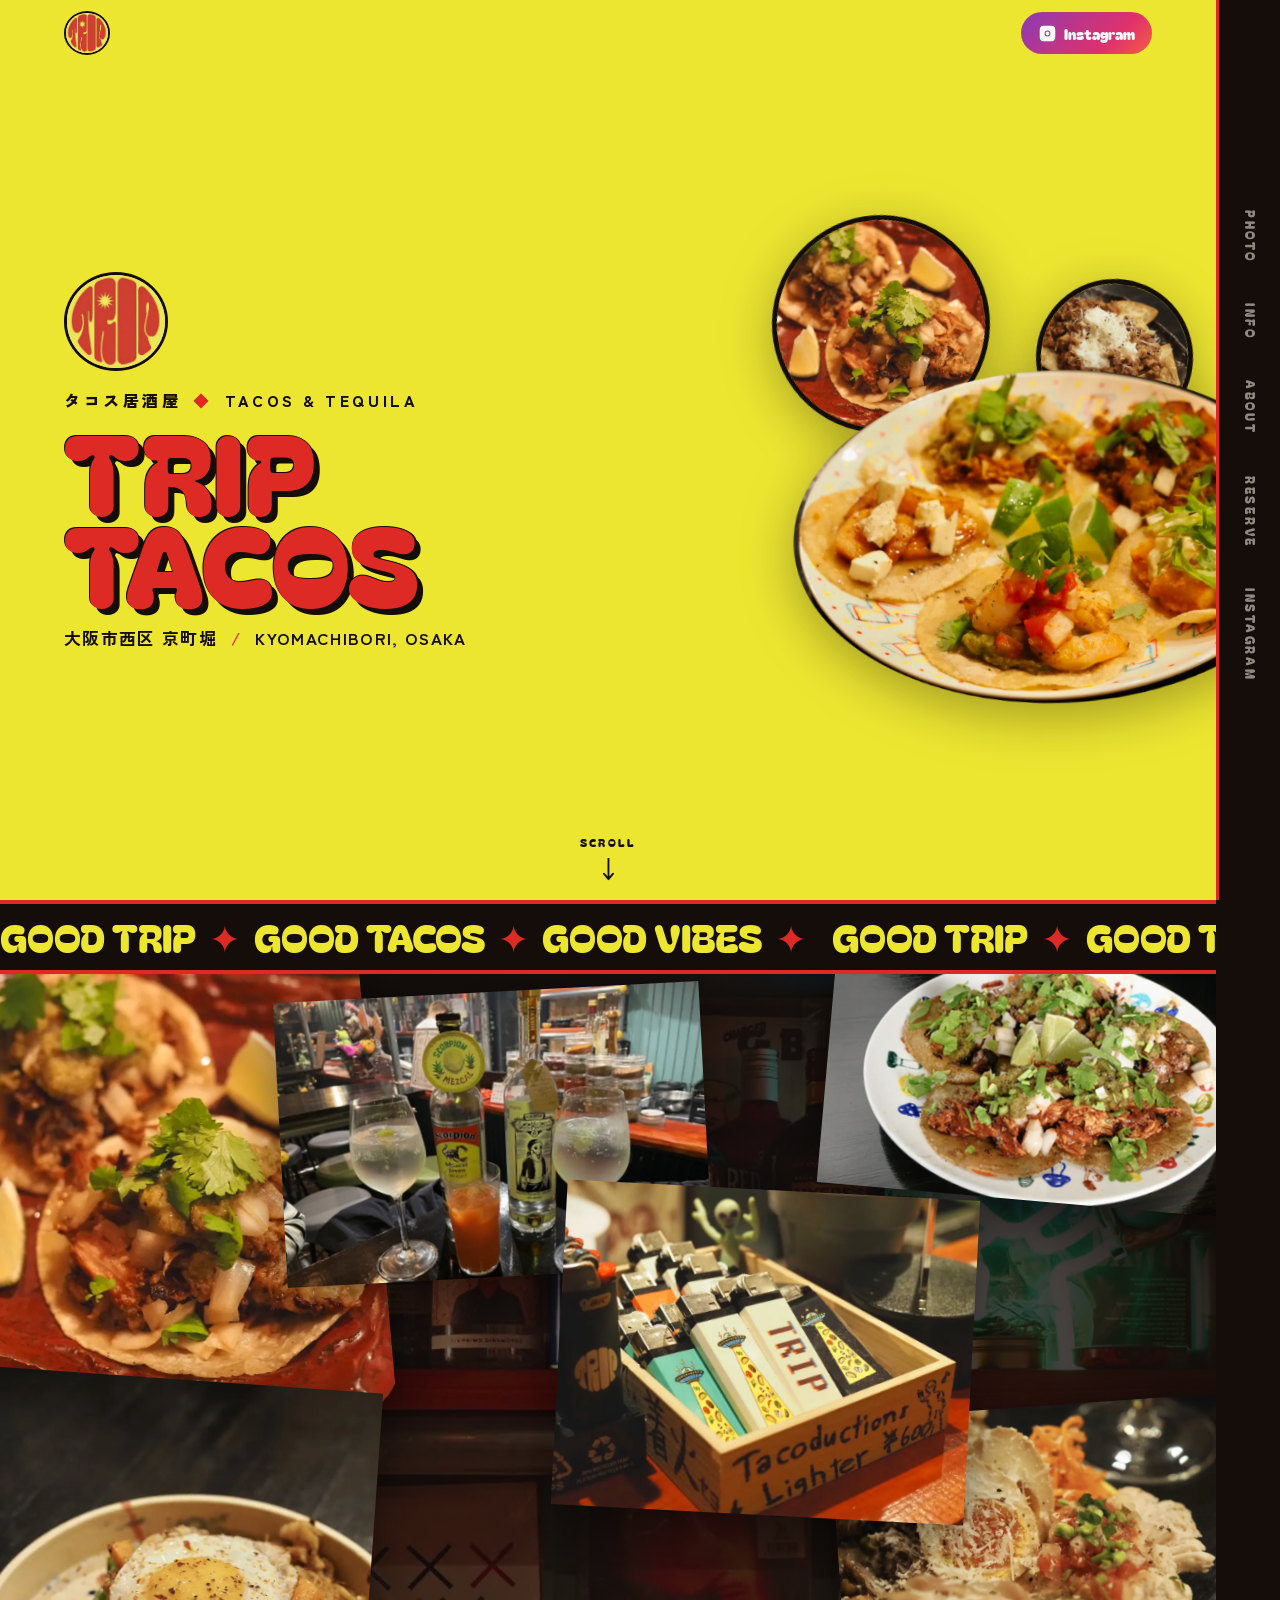
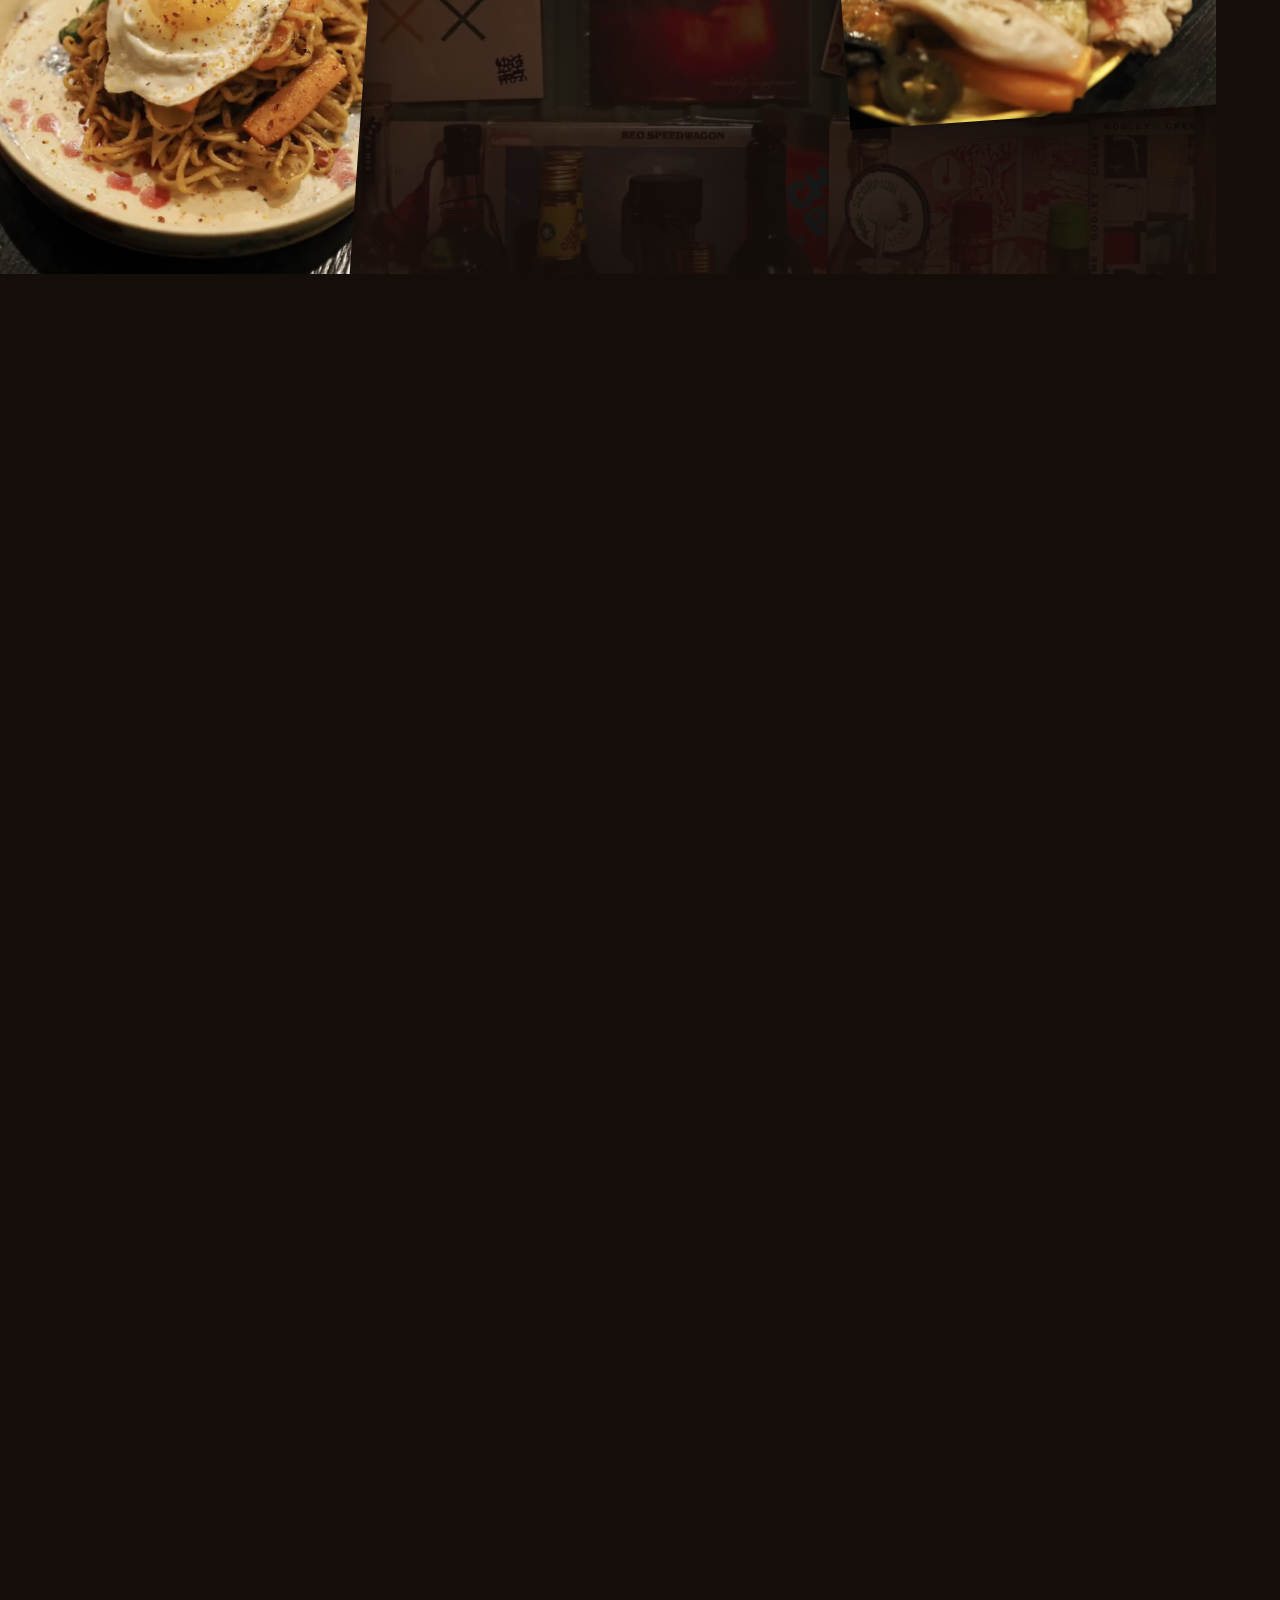
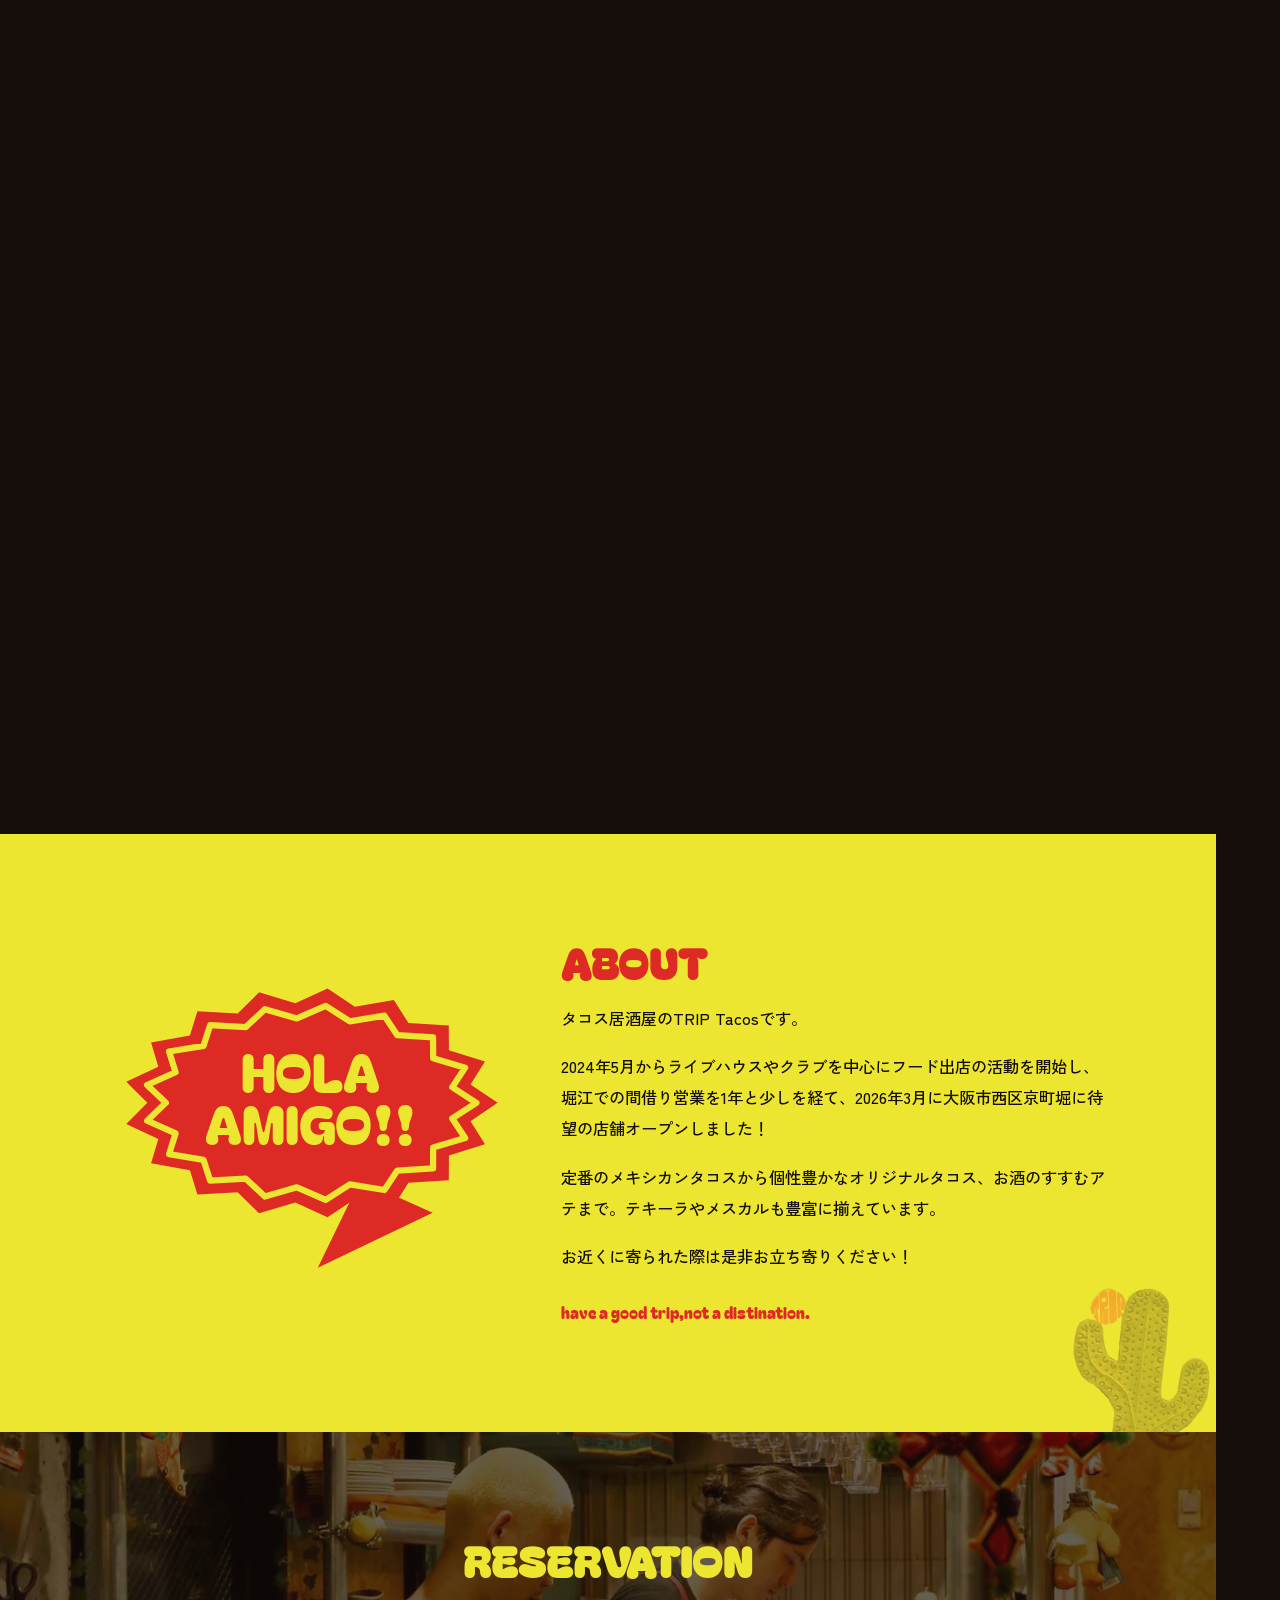
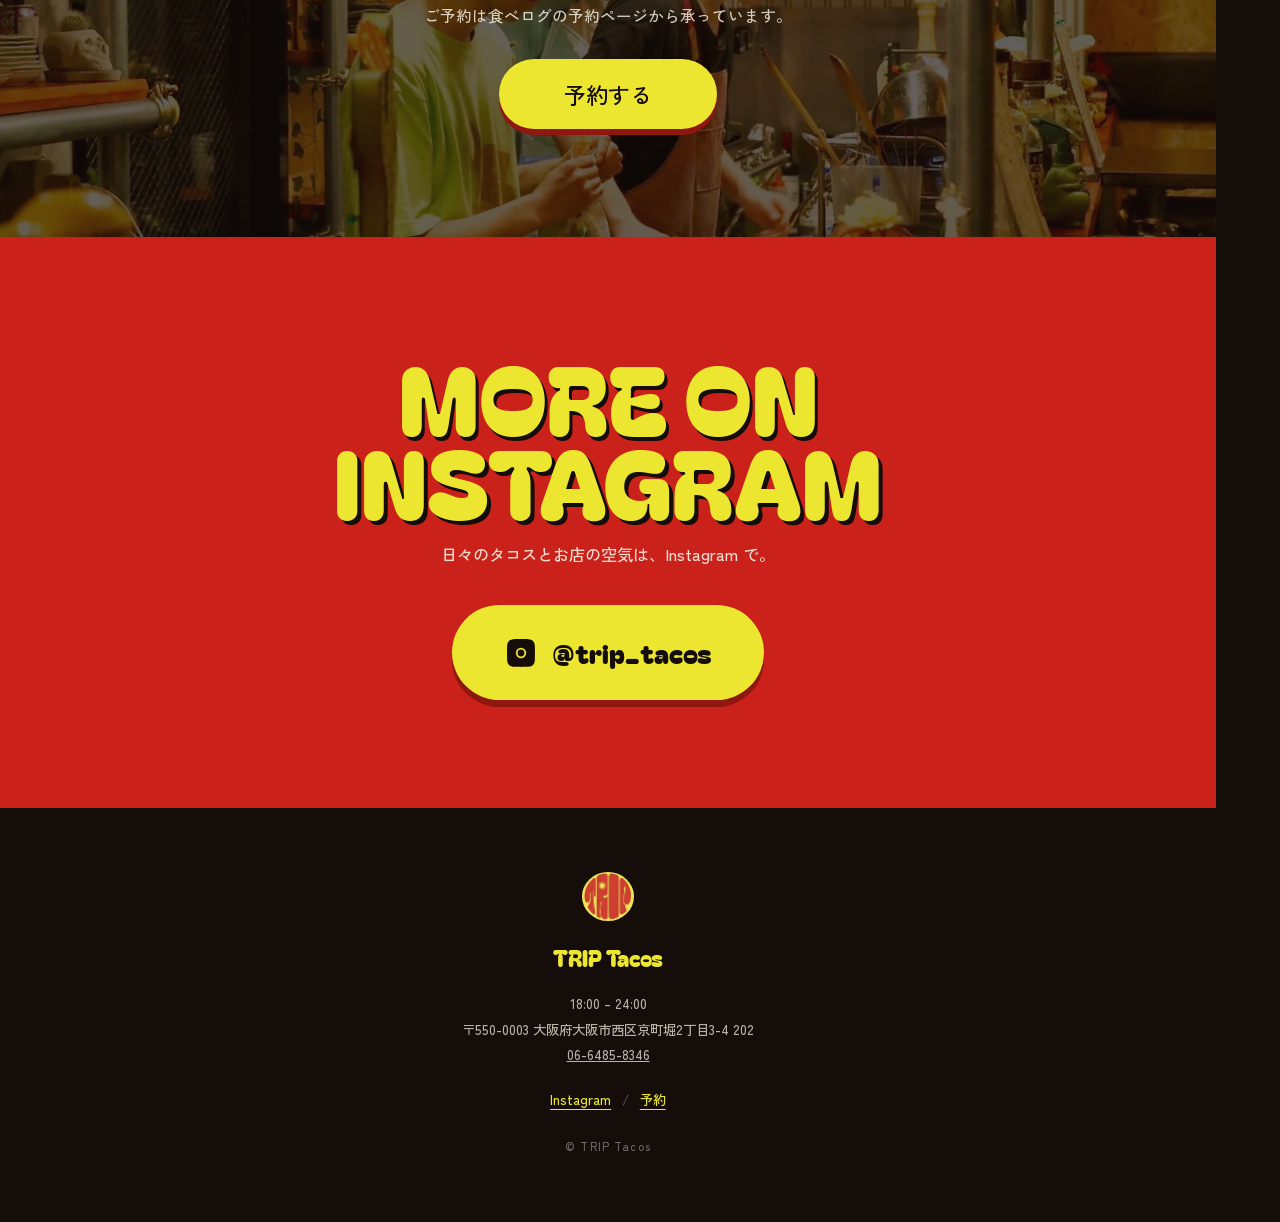
==== commit 26e25ab2: "INFOの各リンクを機能させ、Instagramボタンを追加 料理写真のレイヤー(.food)が写真の捌けた後も透明なまま全面に残り、 奥のINFOパネルへのクリックをすべて横取りしていた。 MAP・" ====
--- a/index.html
+++ b/index.html
@@ -131,11 +131,13 @@
                 <dd><a href="tel:0664858346">06-6485-8346</a></dd>
               </div>
             </dl>
-            <a class="btn btn--yellow" href="https://yoyaku.tabelog.com/yoyaku/smartphone/net_booking_form/index?rcd=27155347&amp;utm_source=ig&amp;utm_medium=social&amp;utm_content=link_in_bio&amp;fbclid=PAdGRleASFFjxleHRuA2FlbQIxMQBzcnRjBmFwcF9pZA8xMjQwMjQ1NzQyODc0MTQAAadVeL7wCjR5ECi9vT-h-mm7-gguXQdimPEVpnPkMVwVL5CkrwmGUzNiCnyuBQ_aem_BgXxcqTD4-bKdtQTn5_pJg" target="_blank" rel="noopener">予約する</a>
-            <a class="reveal__ig" href="https://www.instagram.com/trip_tacos/" target="_blank" rel="noopener">
-              <svg class="ig-glyph" viewBox="0 0 24 24" aria-hidden="true" focusable="false"><use href="#ig"/></svg>
-              @trip_tacos
-            </a>
+            <div class="reveal__actions">
+              <a class="btn btn--yellow" href="https://yoyaku.tabelog.com/yoyaku/smartphone/net_booking_form/index?rcd=27155347&amp;utm_source=ig&amp;utm_medium=social&amp;utm_content=link_in_bio&amp;fbclid=PAdGRleASFFjxleHRuA2FlbQIxMQBzcnRjBmFwcF9pZA8xMjQwMjQ1NzQyODc0MTQAAadVeL7wCjR5ECi9vT-h-mm7-gguXQdimPEVpnPkMVwVL5CkrwmGUzNiCnyuBQ_aem_BgXxcqTD4-bKdtQTn5_pJg" target="_blank" rel="noopener">予約する</a>
+              <a class="btn btn--ig" href="https://www.instagram.com/trip_tacos/" target="_blank" rel="noopener">
+                <svg class="ig-glyph" viewBox="0 0 24 24" aria-hidden="true" focusable="false"><use href="#ig"/></svg>
+                @trip_tacos
+              </a>
+            </div>
           </div>
         </div>
 
--- a/style.css
+++ b/style.css
@@ -21,6 +21,11 @@
   --pad: clamp(1.25rem, 5vw, 4rem);
   --sweep-unit: 1vw;   /* 料理写真が捌ける距離の単位。モバイルで拡大する */
   --rail-w: clamp(48px, 5vw, 76px);   /* 右端の縦型メニューの幅 */
+
+  /* Instagram の色。本家の虹色から青と黄を落とし、紫→マゼンタ→ピンク→
+     オレンジだけを使う。終点のオレンジがサイトの赤・黄と地続きになる */
+  --ig-grad: linear-gradient(135deg, #8A3AB9 0%, #C13584 42%, #E1306C 70%, #F56040 100%);
+  --ig-shade: #4E1560;
 }
 
 *, *::before, *::after { box-sizing: border-box; }
@@ -153,12 +158,10 @@
   text-decoration: none;
   padding: .45em 1.1em;
   border-radius: 999px;
-  background: var(--ink); color: var(--yellow);
-  transition: background-color .2s ease, color .2s ease, transform .2s ease;
-}
-.topbar__ig:hover { background: var(--yellow); color: var(--ink); transform: translateY(-2px); }
-.topbar.is-stuck .topbar__ig { background: var(--yellow); color: var(--ink); }
-.topbar.is-stuck .topbar__ig:hover { background: var(--red); color: var(--yellow); }
+  background: var(--ig-grad); color: #fff;
+  transition: filter .2s ease, transform .2s ease;
+}
+.topbar__ig:hover { filter: brightness(1.12); transform: translateY(-2px); }
 
 
 /* ============================================================
@@ -386,7 +389,11 @@
   text-align: center;
   opacity: var(--pi, 0);
   transform: translateY(calc((1 - var(--pi, 0)) * 26px));
-}
+  /* 出ていない間は透明なリンクがクリックを拾わないようにする。
+     出たら script.js が .is-revealed を付ける */
+  pointer-events: none;
+}
+.sweep__stage.is-revealed .reveal__panel { pointer-events: auto; }
 /* 店内写真の上でも情報が読めるように、文字の下だけ暗く落とす */
 .reveal__panel::before {
   content: ""; position: absolute;
@@ -431,19 +438,15 @@
   text-underline-offset: 4px;
 }
 
-.reveal__ig {
-  display: inline-flex; align-items: center; gap: .45em;
-  margin-top: 1.1rem;
-  font-family: var(--font-display);
-  font-size: .9rem;
-  color: var(--yellow);
-  text-decoration: none;
-  opacity: .9;
-}
-.reveal__ig:hover { opacity: 1; text-decoration: underline; text-underline-offset: 5px; }
+.reveal__actions {
+  display: flex; flex-direction: column; align-items: center;
+  gap: .85rem;
+}
 
 /* --- 手前のレイヤー：料理写真 --- */
-.food { position: absolute; inset: 0; }
+/* 写真が捌けた後も透明な箱が全面に残るので、クリックは素通りさせる。
+   これが無いと奥のINFOのリンクを押せない */
+.food { position: absolute; inset: 0; pointer-events: none; }
 
 .food__item {
   position: absolute; margin: 0;
@@ -552,6 +555,19 @@
 .btn:hover { transform: translateY(3px); box-shadow: 0 3px 0 var(--red-shade); background: #fff35a; }
 .btn:active { transform: translateY(6px); box-shadow: 0 0 0 var(--red-shade); }
 .btn--big { font-size: clamp(1.05rem, 3.4vw, 1.4rem); padding: 1.05em 2.9em; }
+
+/* Instagram ボタン。グラデは背景が暗い場所でよく映える。
+   赤地の INSTAGRAM セクションだけは、ピンク〜オレンジが背景の赤に
+   溶けてボタンの輪郭が消えるため、黄色のまま残してある */
+.btn--ig {
+  background: var(--ig-grad);
+  color: #fff;
+  box-shadow: 0 6px 0 var(--ig-shade);
+  transition: filter .16s ease, transform .16s ease, box-shadow .16s ease;
+}
+.btn--ig:hover { filter: brightness(1.12); box-shadow: 0 3px 0 var(--ig-shade); }
+.btn--ig:active { box-shadow: 0 0 0 var(--ig-shade); }
+.btn--ig .ig-glyph { width: 1.15em; height: 1.15em; }
 
 
 /* ============================================================
@@ -711,6 +727,7 @@
   .reveal__panel {
     position: static;
     opacity: 1; transform: none;
+    pointer-events: auto;   /* 静的表示なので常に押せる */
     padding: 3rem var(--pad);
     background: var(--ink);
   }
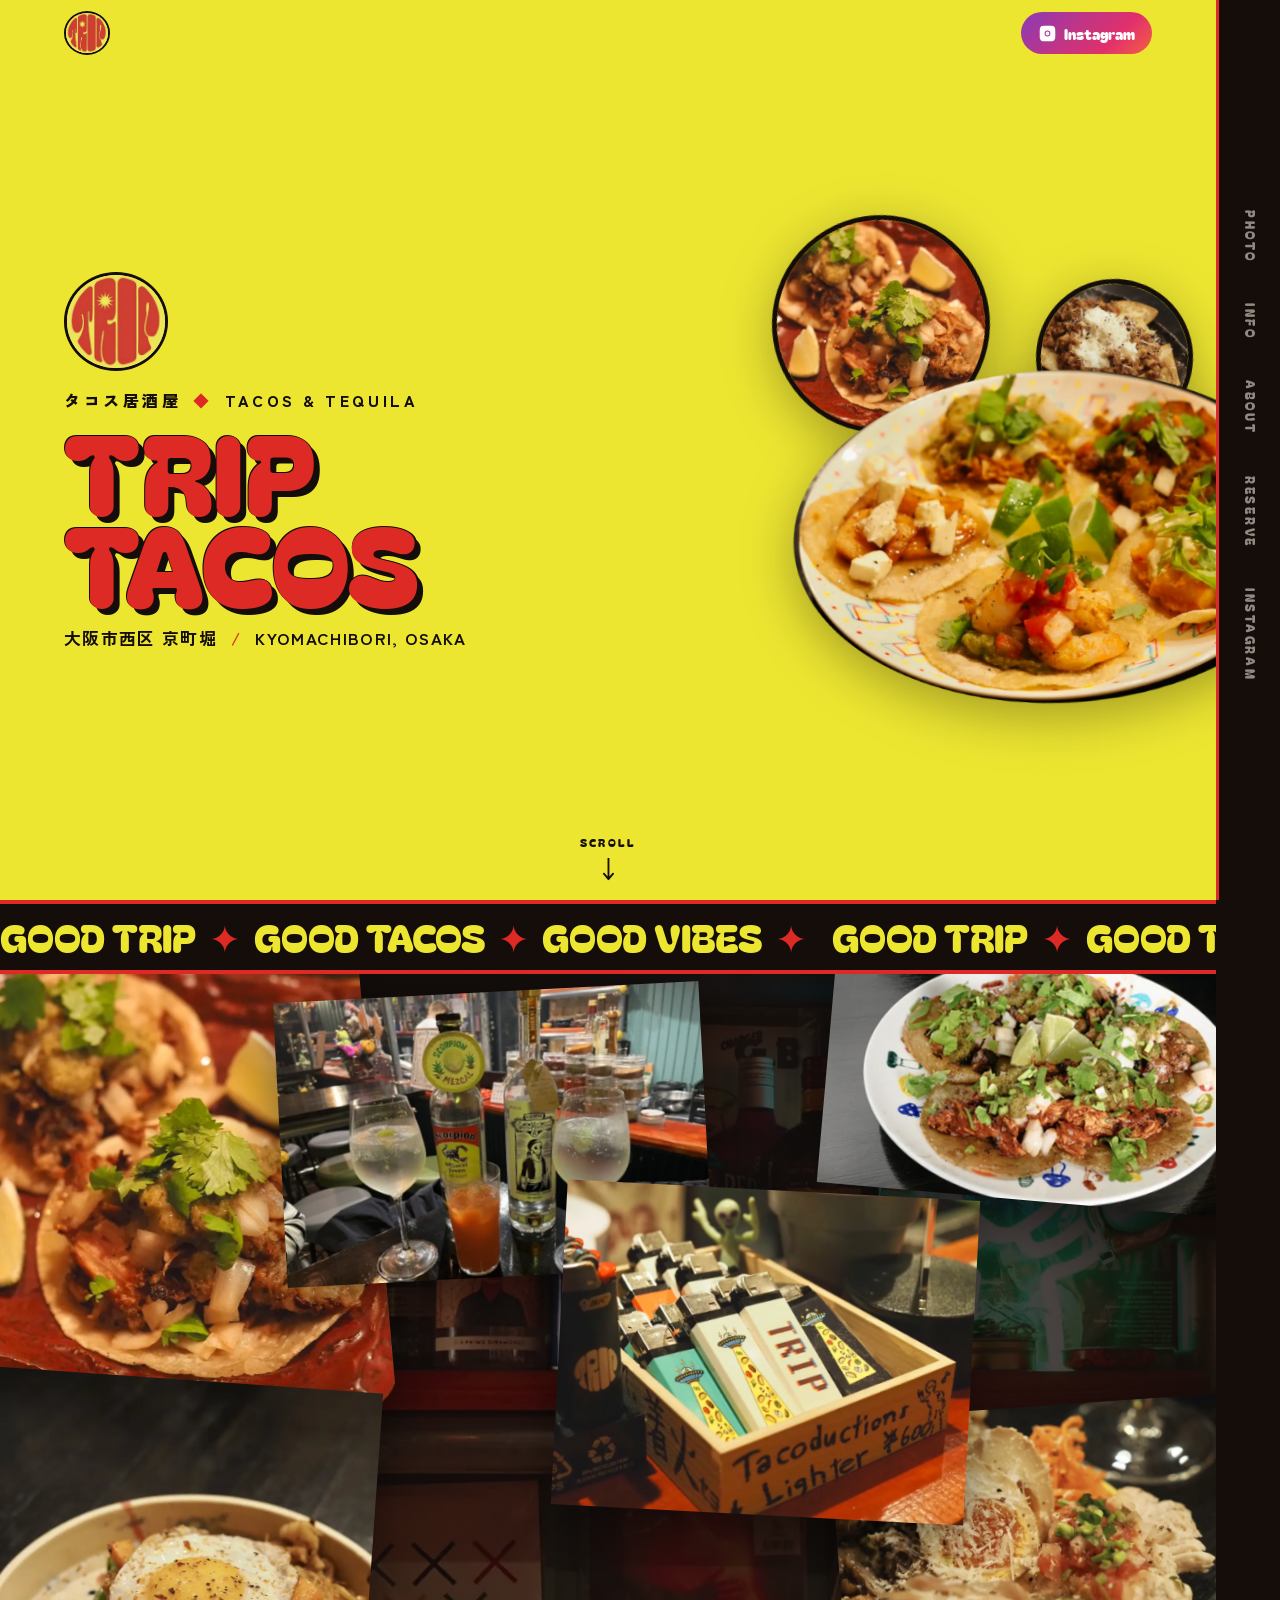
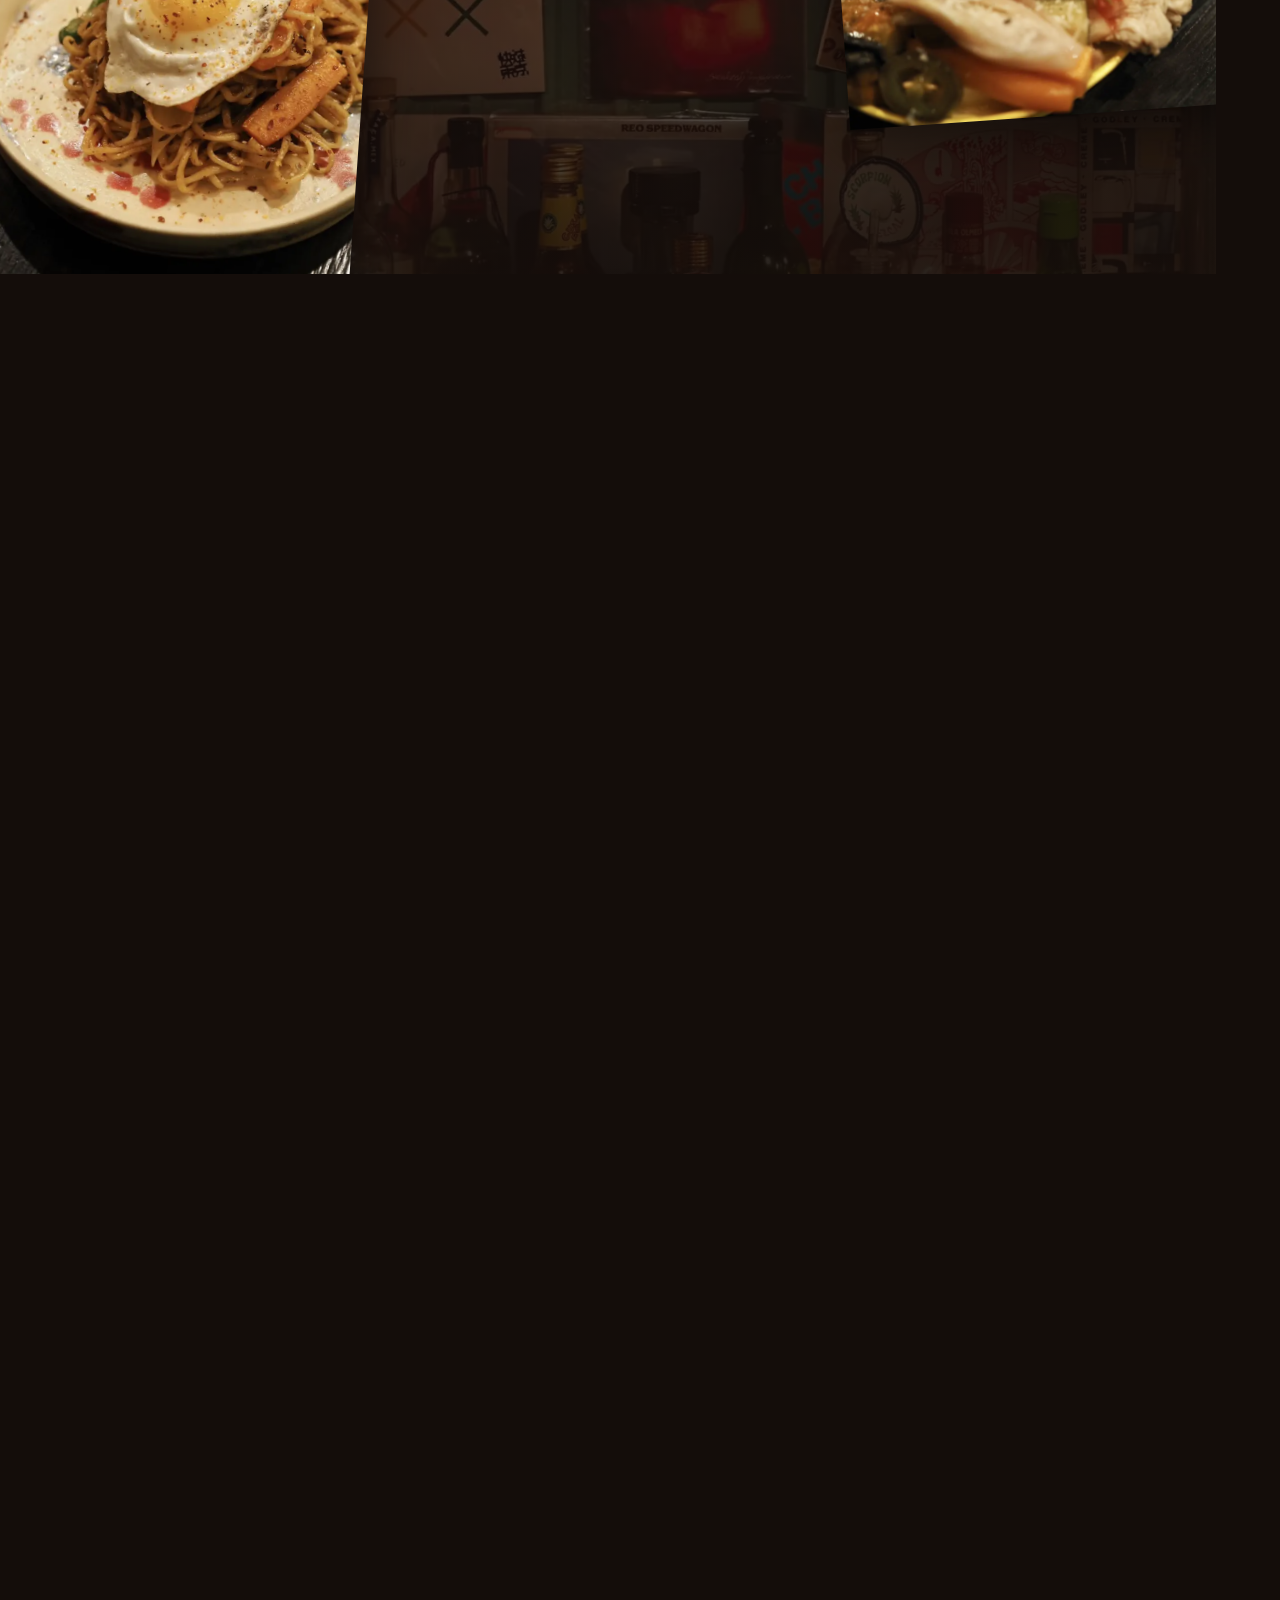
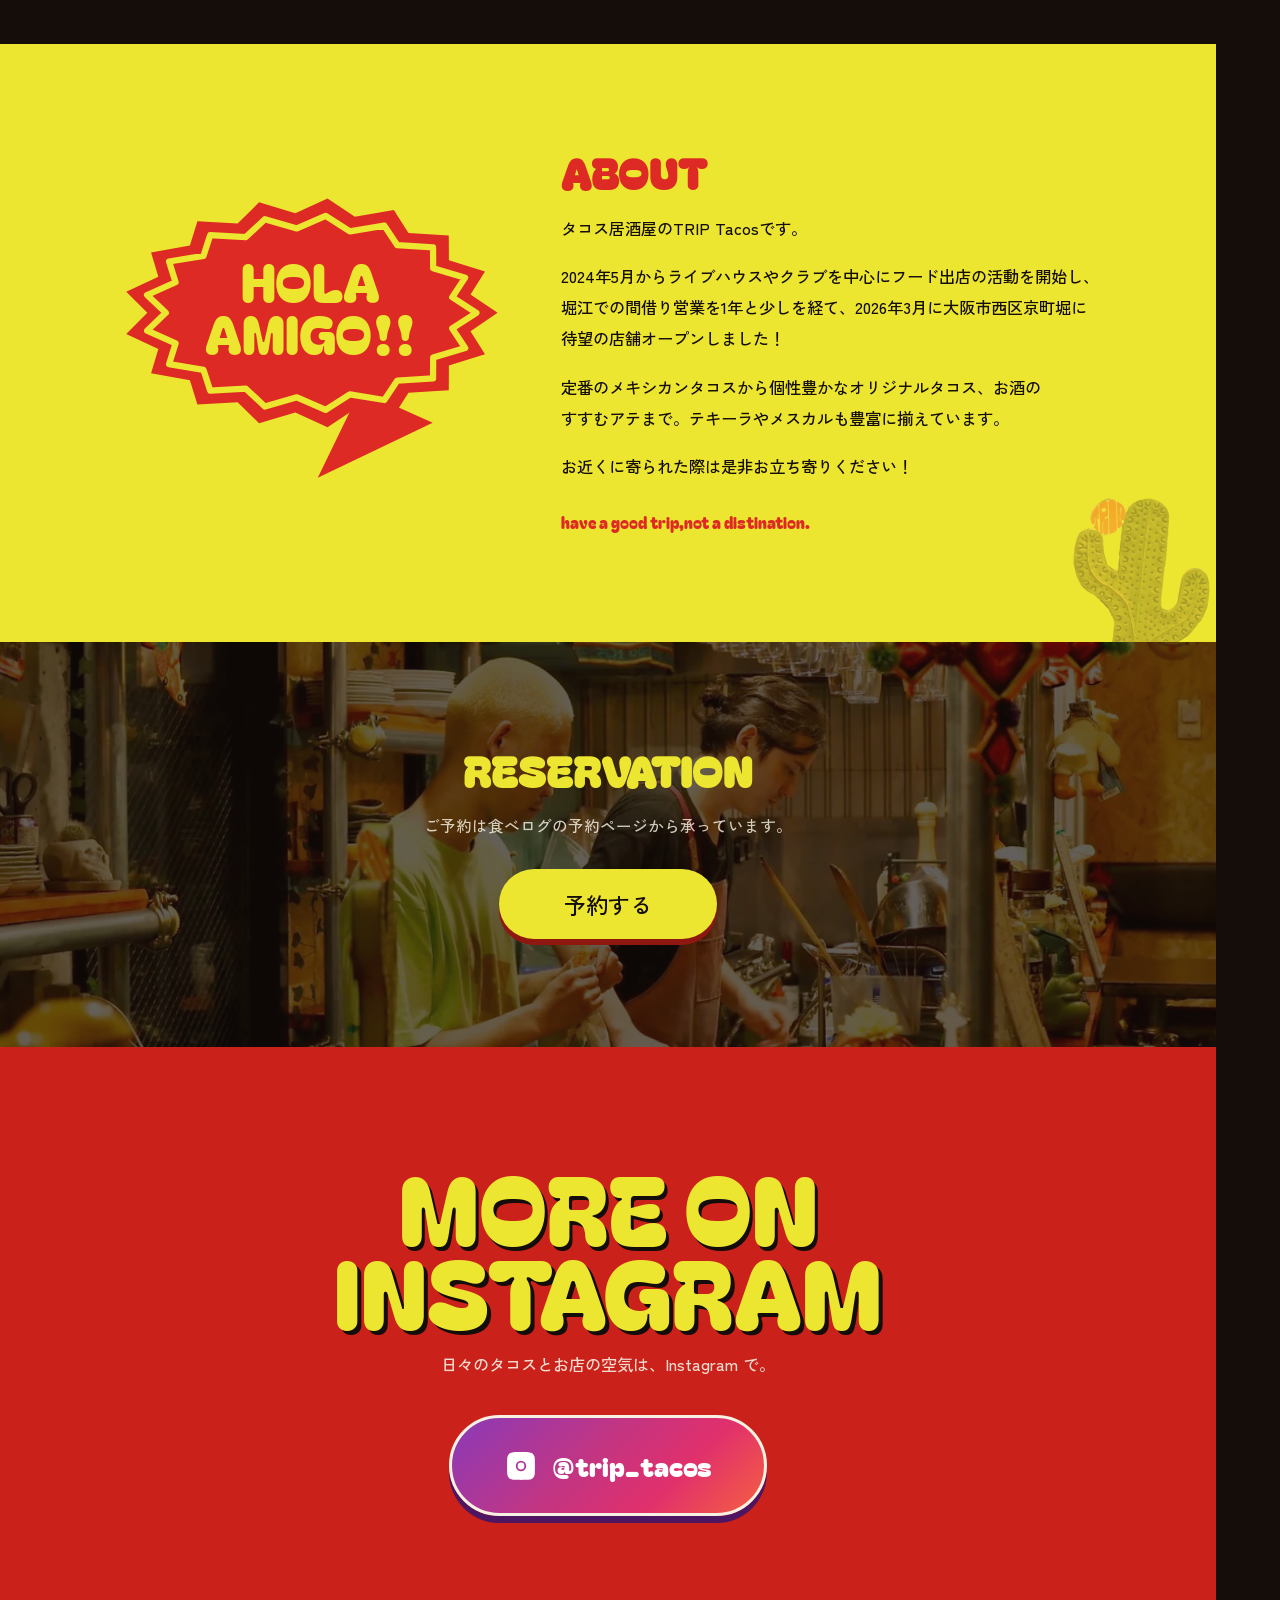
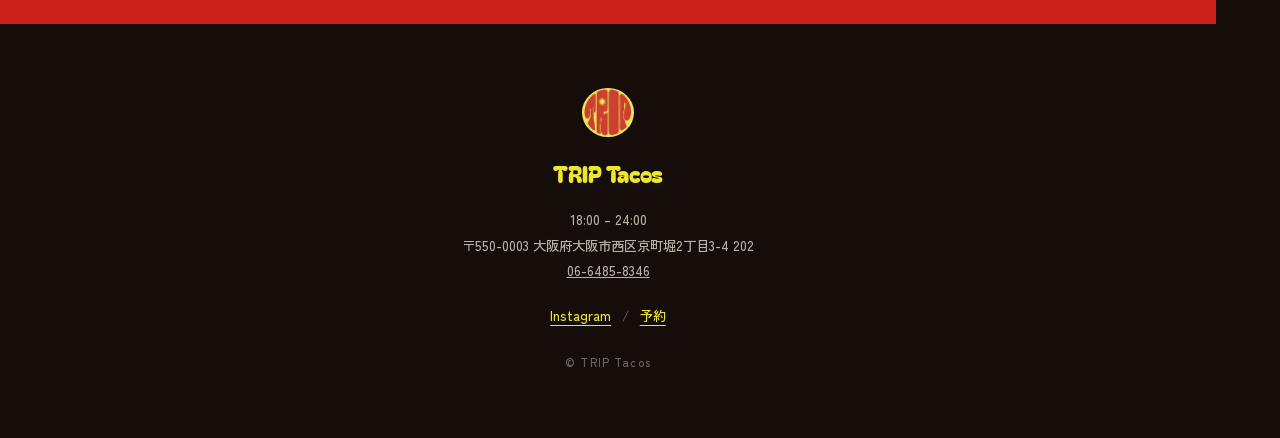
==== commit 0d6628fb: "INFOに滞在時間を作り、導線のUIを整理 - 写真が捌けきる地点を全体の55%に前倒しし、残り45%は   INFOを出したまま留まる「溜め」にした。写真が流れた勢いのまま   下へ素通りしてしまう" ====
--- a/index.html
+++ b/index.html
@@ -123,14 +123,25 @@
                 <dd>
                   〒550-0003<br>
                   大阪府大阪市西区京町堀2丁目3-4 202
-                  <a class="info__map" href="https://www.google.com/maps/search/?api=1&amp;query=TRIP%20Tacos%20%E5%A4%A7%E9%98%AA%E5%B8%82%E8%A5%BF%E5%8C%BA%E4%BA%AC%E7%94%BA%E5%A0%802-3-4" target="_blank" rel="noopener">MAP を開く</a>
                 </dd>
               </div>
               <div class="info__row">
                 <dt>TEL</dt>
-                <dd><a href="tel:0664858346">06-6485-8346</a></dd>
+                <dd>06-6485-8346</dd>
               </div>
             </dl>
+            <!-- 副次的な導線。2つ横並びにして、下の主ボタンと段を分ける -->
+            <div class="quick">
+              <a class="quick__btn" href="https://www.google.com/maps/search/?api=1&amp;query=TRIP%20Tacos%20%E5%A4%A7%E9%98%AA%E5%B8%82%E8%A5%BF%E5%8C%BA%E4%BA%AC%E7%94%BA%E5%A0%802-3-4" target="_blank" rel="noopener">
+                <svg class="quick__icon" viewBox="0 0 24 24" aria-hidden="true" focusable="false"><use href="#pin"/></svg>
+                <span>地図を開く</span>
+              </a>
+              <a class="quick__btn" href="tel:0664858346">
+                <svg class="quick__icon" viewBox="0 0 24 24" aria-hidden="true" focusable="false"><use href="#tel"/></svg>
+                <span>電話をかける</span>
+              </a>
+            </div>
+
             <div class="reveal__actions">
               <a class="btn btn--yellow" href="https://yoyaku.tabelog.com/yoyaku/smartphone/net_booking_form/index?rcd=27155347&amp;utm_source=ig&amp;utm_medium=social&amp;utm_content=link_in_bio&amp;fbclid=PAdGRleASFFjxleHRuA2FlbQIxMQBzcnRjBmFwcF9pZA8xMjQwMjQ1NzQyODc0MTQAAadVeL7wCjR5ECi9vT-h-mm7-gguXQdimPEVpnPkMVwVL5CkrwmGUzNiCnyuBQ_aem_BgXxcqTD4-bKdtQTn5_pJg" target="_blank" rel="noopener">予約する</a>
               <a class="btn btn--ig" href="https://www.instagram.com/trip_tacos/" target="_blank" rel="noopener">
@@ -222,10 +233,16 @@
   <p class="foot__copy">&copy; TRIP Tacos</p>
 </footer>
 
-<!-- インスタアイコンの共有定義 -->
+<!-- アイコンの共有定義 -->
 <svg width="0" height="0" style="position:absolute" aria-hidden="true" focusable="false">
   <symbol id="ig" viewBox="0 0 24 24">
     <path d="M12 2.16c3.2 0 3.58.01 4.85.07 1.17.05 1.8.25 2.23.41.56.22.96.48 1.38.9.42.42.68.82.9 1.38.16.42.36 1.06.41 2.23.06 1.27.07 1.65.07 4.85s-.01 3.58-.07 4.85c-.05 1.17-.25 1.8-.41 2.23-.22.56-.48.96-.9 1.38-.42.42-.82.68-1.38.9-.42.16-1.06.36-2.23.41-1.27.06-1.65.07-4.85.07s-3.58-.01-4.85-.07c-1.17-.05-1.8-.25-2.23-.41-.56-.22-.96-.48-1.38-.9-.42-.42-.68-.82-.9-1.38-.16-.42-.36-1.06-.41-2.23C2.17 15.58 2.16 15.2 2.16 12s.01-3.58.07-4.85c.05-1.17.25-1.8.41-2.23.22-.56.48-.96.9-1.38.42-.42.82-.68 1.38-.9.42-.16 1.06-.36 2.23-.41C8.42 2.17 8.8 2.16 12 2.16Zm0 6.16a3.68 3.68 0 1 0 0 7.36 3.68 3.68 0 0 0 0-7.36Zm0 6.07a2.39 2.39 0 1 1 0-4.78 2.39 2.39 0 0 1 0 4.78Zm4.69-6.22a.86.86 0 1 1-1.72 0 .86.86 0 0 1 1.72 0Z"/>
+  </symbol>
+  <symbol id="pin" viewBox="0 0 24 24">
+    <path d="M12 2c-3.87 0-7 3.13-7 7 0 5.25 7 13 7 13s7-7.75 7-13c0-3.87-3.13-7-7-7Zm0 9.5A2.5 2.5 0 1 1 12 6.5a2.5 2.5 0 0 1 0 5Z"/>
+  </symbol>
+  <symbol id="tel" viewBox="0 0 24 24">
+    <path d="M6.6 10.8a15.1 15.1 0 0 0 6.6 6.6l2.2-2.2c.28-.28.68-.36 1.03-.25 1.13.37 2.35.57 3.57.57.55 0 1 .45 1 1V20c0 .55-.45 1-1 1C10.4 21 3 13.6 3 4.5c0-.55.45-1 1-1h3.5c.55 0 1 .45 1 1 0 1.25.2 2.45.57 3.57.11.35.03.75-.25 1.03l-2.22 2.2Z"/>
   </symbol>
 </svg>
 
--- a/style.css
+++ b/style.css
@@ -131,9 +131,10 @@
   background: var(--yellow);
 }
 
-/* スクロール位置の目印。表示はしない */
+/* スクロール位置の目印。表示はしない。
+   写真が捌けきった後の「溜め」の中に着地させる */
 .sweep__anchor {
-  position: absolute; top: 67%; left: 0;
+  position: absolute; top: 60%; left: 0;
   width: 1px; height: 1px;
 }
 .topbar.is-stuck {
@@ -357,8 +358,9 @@
    2. PHOTO → 店内 + INFO（スクロールで左右に捌ける）
    ============================================================ */
 /* stage と同じ svh 基準にしておく。iOS でアドレスバーが伸縮しても
-   進捗の分母が変わらず、写真が飛ばない */
-.sweep__track { position: relative; height: 340vh; height: 340svh; }
+   進捗の分母が変わらず、写真が飛ばない。
+   高さのうち後半は、INFO を読ませるための「溜め」に使う（script.js 参照） */
+.sweep__track { position: relative; height: 430vh; height: 430svh; }
 
 .sweep__stage {
   position: sticky; top: 0;
@@ -429,14 +431,35 @@
   line-height: 1.7;
   font-weight: 700;
 }
-.info a { color: var(--cream); }
-.info__map {
-  display: block; width: fit-content;
-  margin: .45rem auto 0;
-  font-size: .8rem; letter-spacing: .08em;
-  color: var(--yellow);
-  text-underline-offset: 4px;
-}
+
+/* 地図・電話は「調べる」系の副次的な導線。
+   輪郭だけの控えめな見た目にして2つ横並びにし、
+   下の塗りつぶしボタン（予約・Instagram）と段を分ける。
+   4つ縦に並べると、どれが主役か分からなくなるため */
+.quick {
+  display: flex; justify-content: center; flex-wrap: wrap;
+  gap: .55rem;
+  margin: .4rem 0 1.5rem;
+}
+.quick__btn {
+  display: inline-flex; align-items: center; gap: .45em;
+  padding: .6em 1.1em;
+  border: 2px solid rgba(247, 241, 227, .45);
+  border-radius: 999px;
+  font-size: clamp(.78rem, 2.4vw, .86rem);
+  font-weight: 700;
+  letter-spacing: .04em;
+  color: var(--cream);
+  text-decoration: none;
+  background: rgba(20, 13, 10, .35);
+  transition: border-color .18s ease, background-color .18s ease, color .18s ease;
+}
+.quick__btn:hover {
+  border-color: var(--yellow);
+  background: var(--yellow);
+  color: var(--ink);
+}
+.quick__icon { width: 1.15em; height: 1.15em; fill: currentColor; flex: none; }
 
 .reveal__actions {
   display: flex; flex-direction: column; align-items: center;
@@ -496,7 +519,15 @@
   fill: var(--yellow);
 }
 
-.about__body p { margin: 0 0 1.1rem; font-size: clamp(.92rem, 2.5vw, 1.02rem); }
+.about__body p {
+  margin: 0 0 1.1rem;
+  font-size: clamp(.92rem, 2.5vw, 1.02rem);
+  /* 日本語を文節の切れ目で折り返す。
+     「大阪市西区京町堀に待望の / 店舗オープン」のように読みやすく割れる。
+     未対応ブラウザでは従来どおりの折り返しになるだけ */
+  word-break: auto-phrase;
+  text-wrap: pretty;
+}
 .about__body p:last-child { margin-bottom: 0; }
 .about__sign {
   font-family: var(--font-display);
@@ -601,12 +632,15 @@
   padding: .8em 1.9em;
   border-radius: 999px;
   text-decoration: none;
-  background: var(--yellow); color: var(--ink);
-  box-shadow: 0 7px 0 var(--red-shade);
-  transition: transform .16s ease, box-shadow .16s ease;
-}
-.insta__cta:hover { transform: translateY(4px); box-shadow: 0 3px 0 var(--red-shade); }
-.insta__cta:active { transform: translateY(7px); box-shadow: 0 0 0 var(--red-shade); }
+  background: var(--ig-grad); color: #fff;
+  /* 背景の赤にグラデのピンク〜オレンジが溶けるので、
+     クリーム色の縁を回して輪郭を立てる */
+  border: 3px solid var(--cream);
+  box-shadow: 0 7px 0 var(--ig-shade);
+  transition: filter .16s ease, transform .16s ease, box-shadow .16s ease;
+}
+.insta__cta:hover { filter: brightness(1.12); transform: translateY(4px); box-shadow: 0 3px 0 var(--ig-shade); }
+.insta__cta:active { transform: translateY(7px); box-shadow: 0 0 0 var(--ig-shade); }
 
 
 /* ============================================================
@@ -668,7 +702,7 @@
 @media (max-width: 760px) {
   :root { --sweep-unit: 1.55vw; }
 
-  .sweep__track { height: 300vh; height: 300svh; }
+  .sweep__track { height: 380vh; height: 380svh; }
 
   /* 縦画面では左右2列に敷き詰める。高さを決めて cover で埋め、
      隙間から奥が見えすぎないようにする */
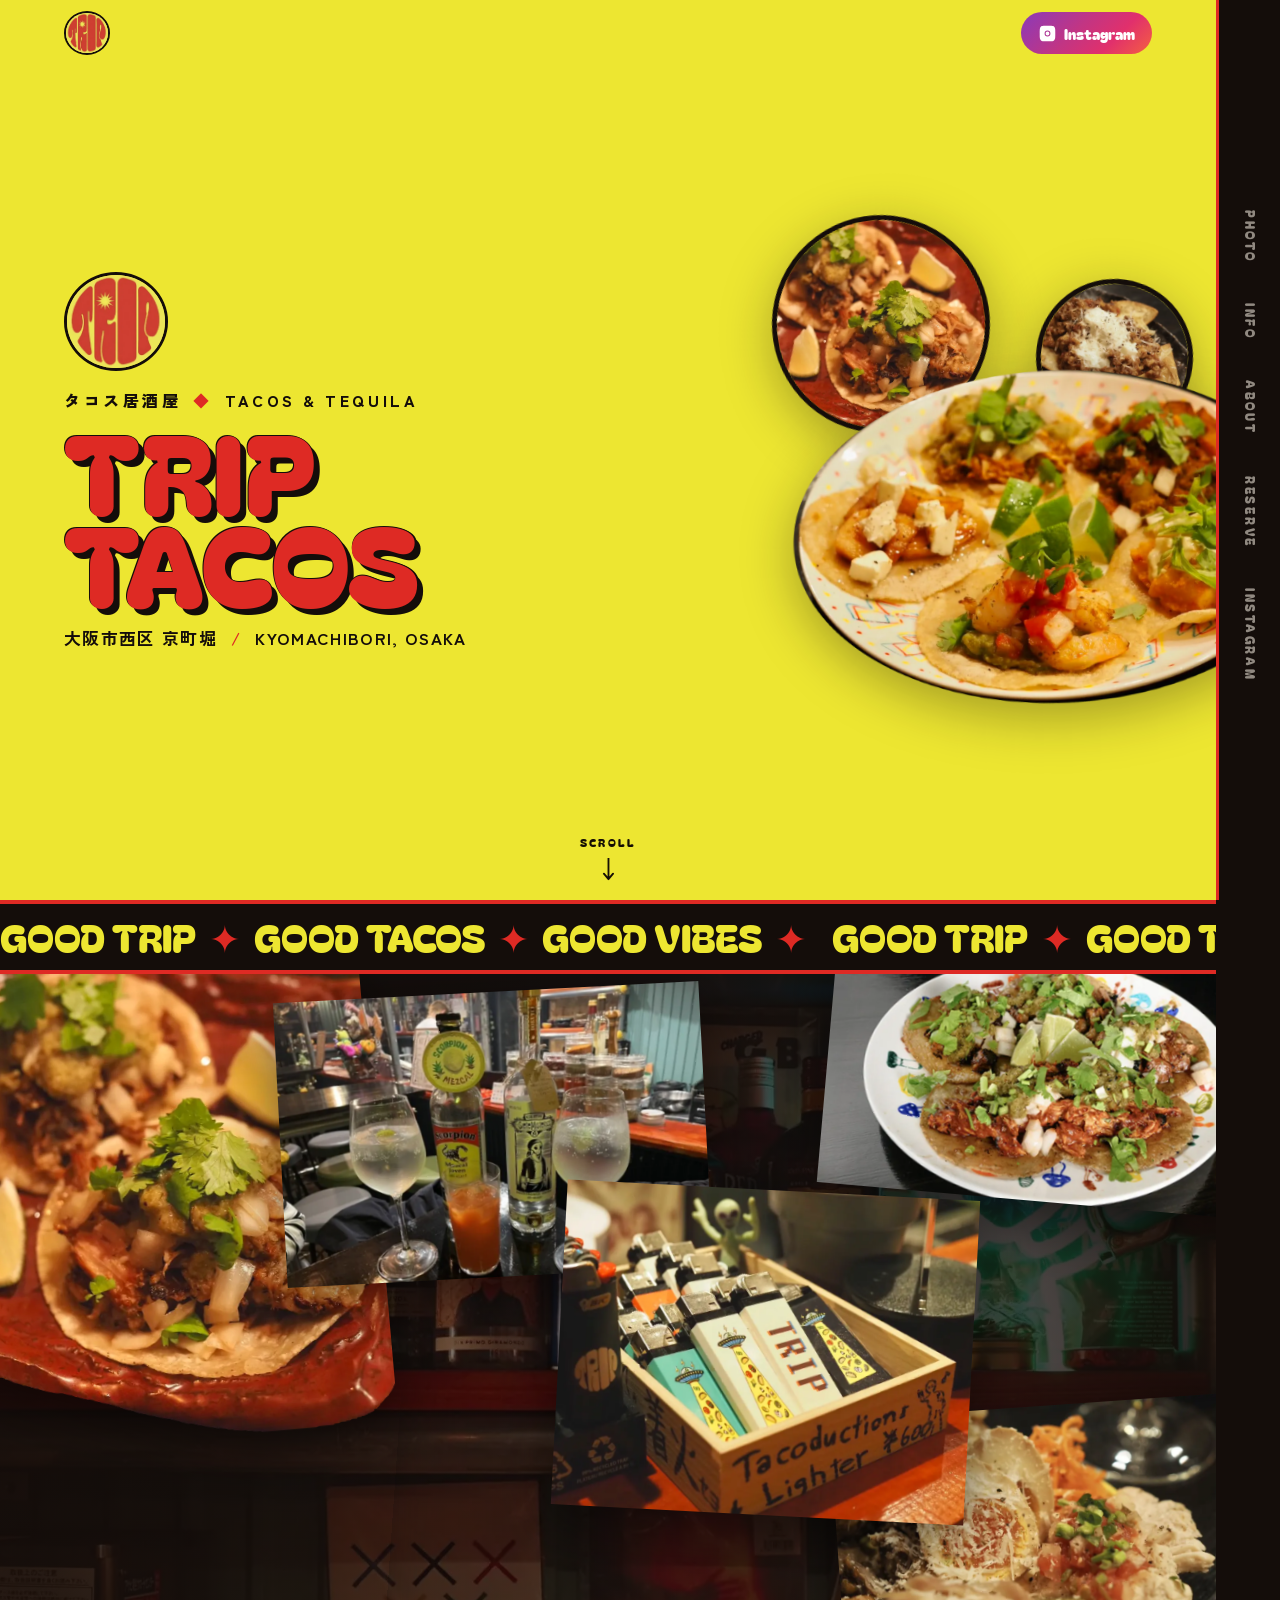
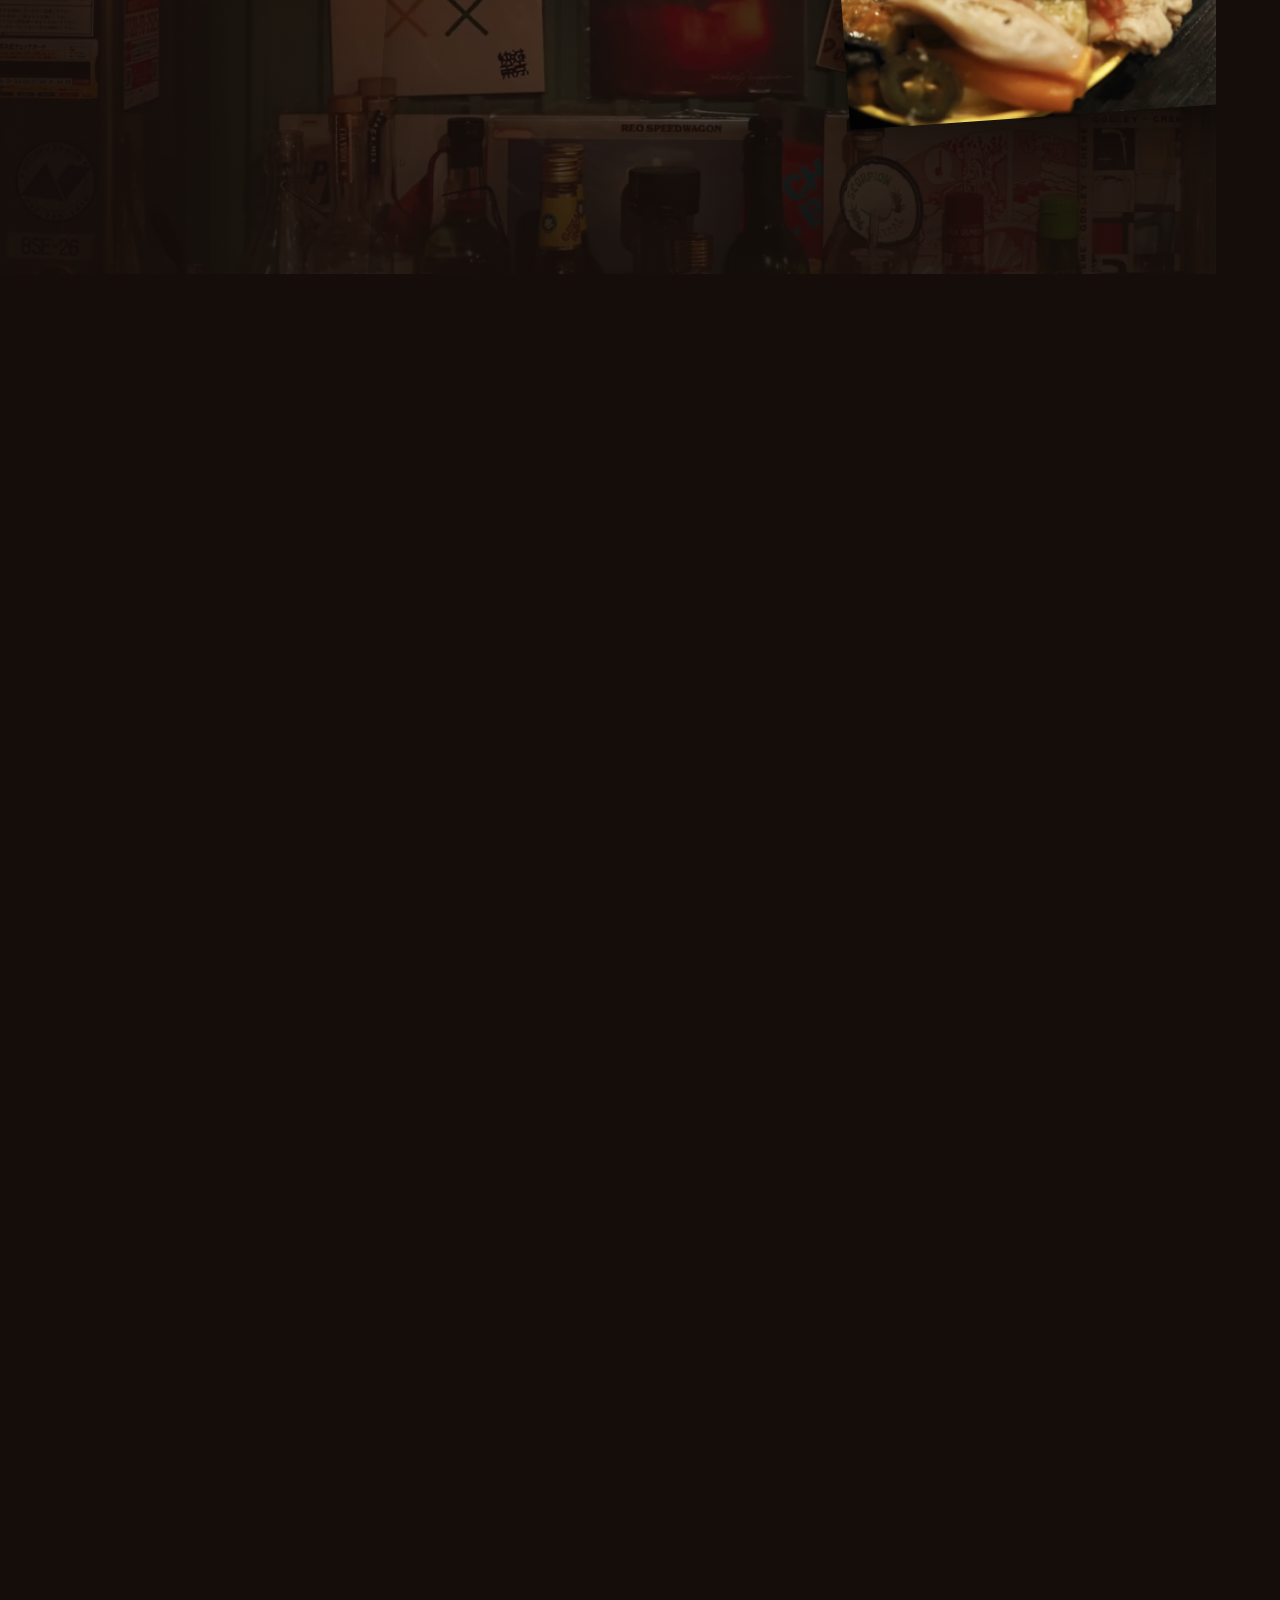
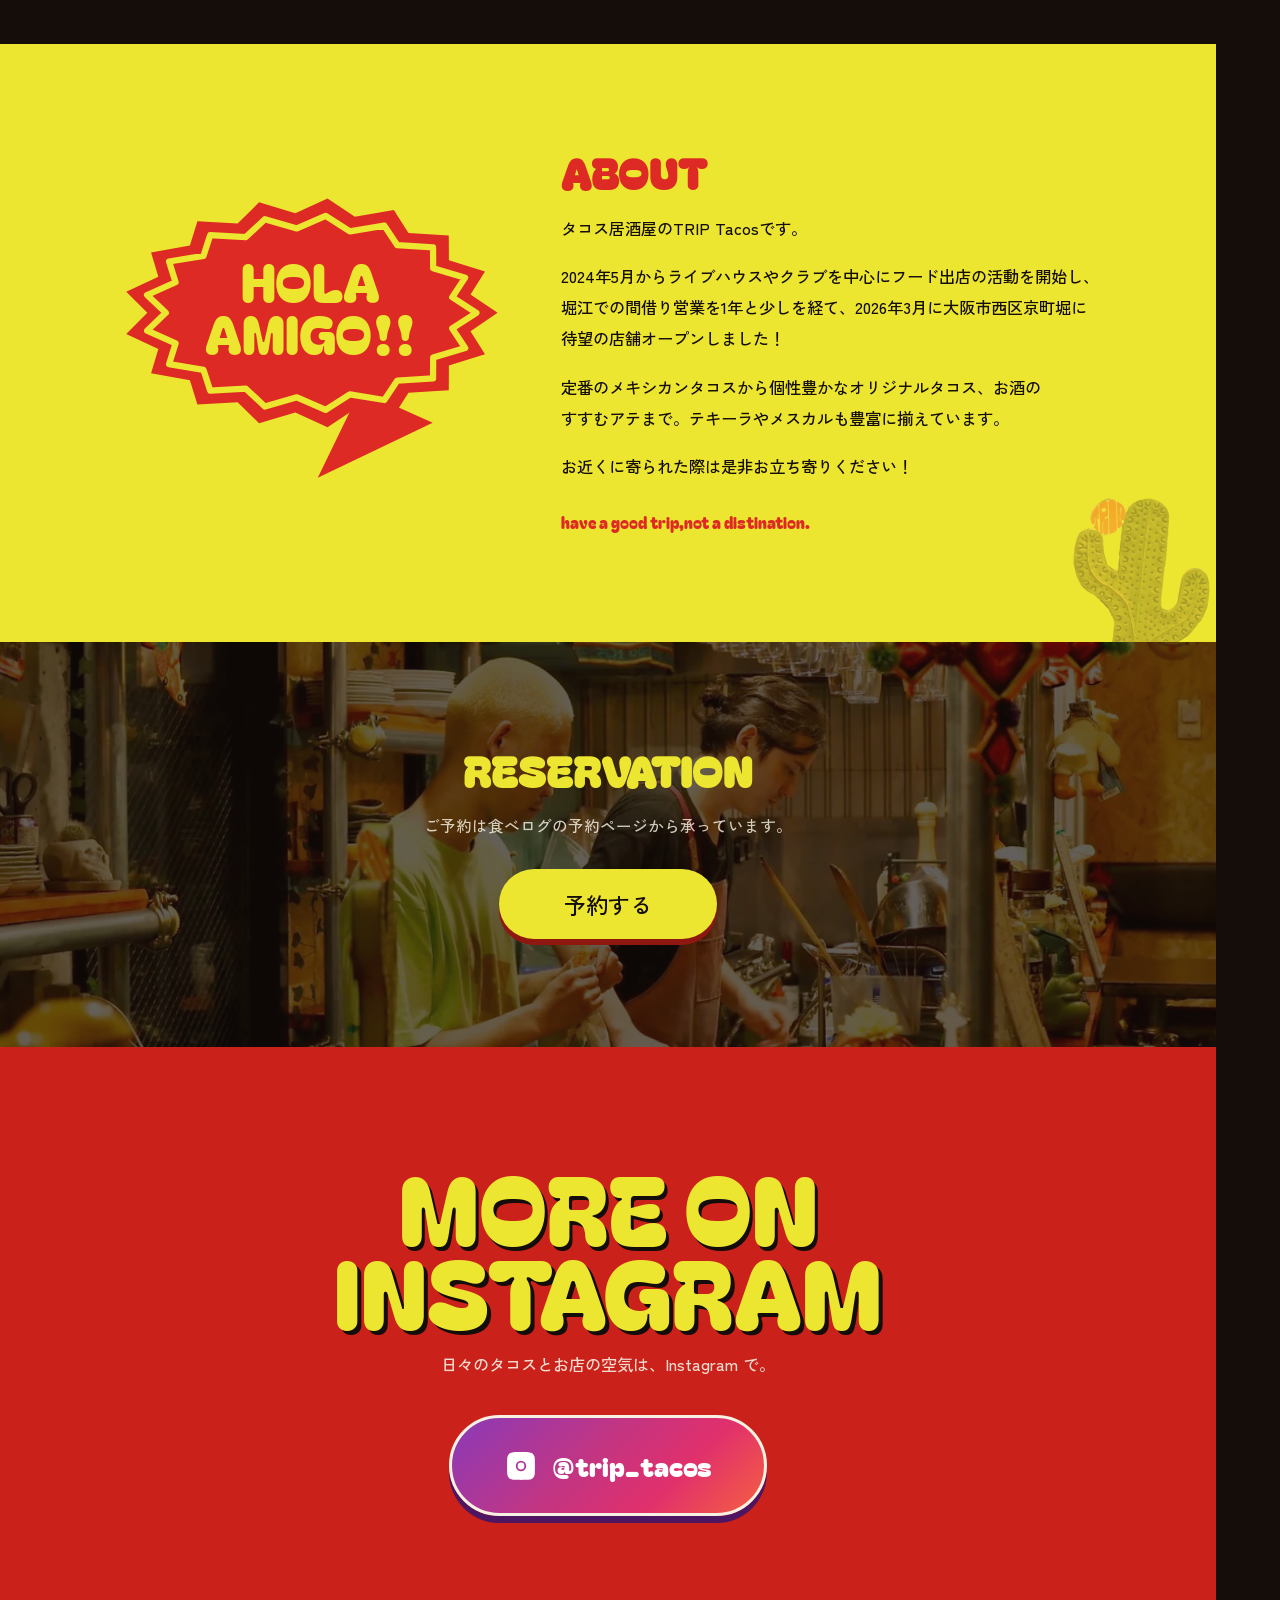
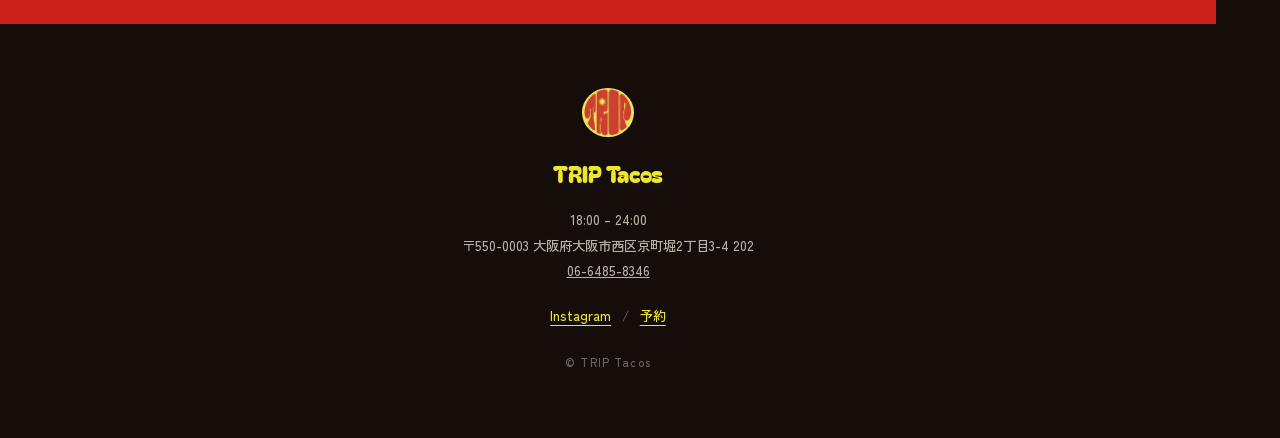
==== commit 8a176853: "初回読み込み時にヒーロー写真の枠だけが見える問題を修正 画像データが届く前に、丸い写真の黒フチ(border)と alt テキストだけが 先に描画され、輪郭や文字が宙に浮いて見えていた。 2回目以降は" ====
--- a/index.html
+++ b/index.html
@@ -24,6 +24,11 @@
 <link rel="preload" as="image" href="assets/web/tacos-red.webp">
 <link rel="preload" as="image" href="assets/web/nachos.webp">
 <link rel="stylesheet" href="style.css">
+
+<!-- JSが動く環境だけヒーロー写真を読み込み完了まで隠す。
+     head で先に付けておかないと、隠す前に一瞬見えてしまう。
+     JSが無効なら付かないので、その場合は従来どおり表示される -->
+<script>document.documentElement.classList.add('js');</script>
 </head>
 <body>
 
--- a/style.css
+++ b/style.css
@@ -183,6 +183,18 @@
 }
 
 .hero__type { position: relative; z-index: 2; text-align: center; width: 100%; }
+
+/* 画像が届く前は、枠線と alt テキストだけが先に描画されてしまう
+   （丸い写真の黒フチが輪っかだけ見える状態）。
+   読み込みが終わるまで伏せておき、揃ってから出す。
+   .js が付くのは head のスクリプトが動いたときだけなので、
+   JS無効の環境ではこの指定自体が効かず、従来どおり表示される */
+.js .hero__mark,
+.js .hero__photos,
+.js .hero__says { opacity: 0; }
+
+.js .hero.is-ready .hero__mark,
+.js .hero.is-ready .hero__says { opacity: 1; transition: opacity .5s ease; }
 
 .hero__mark {
   width: clamp(58px, 9vw, 104px); height: auto;
@@ -252,6 +264,14 @@
   margin-right: calc(-1 * (var(--rail-w) + var(--pad)));
   aspect-ratio: 1 / 0.98;
   animation: rise 1s cubic-bezier(.2, .9, .3, 1) .3s both;
+}
+/* JS有効時は、読み込み完了を合図に出す（上の遅延指定は使わない）。
+   opacity を明示しておくのは保険。アニメーションが動かない環境でも
+   写真が消えたままにならないようにする */
+.js .hero__photos { animation: none; }
+.js .hero.is-ready .hero__photos {
+  opacity: 1;
+  animation: rise .9s cubic-bezier(.2, .9, .3, 1) both;
 }
 
 .hp { position: absolute; margin: 0; }
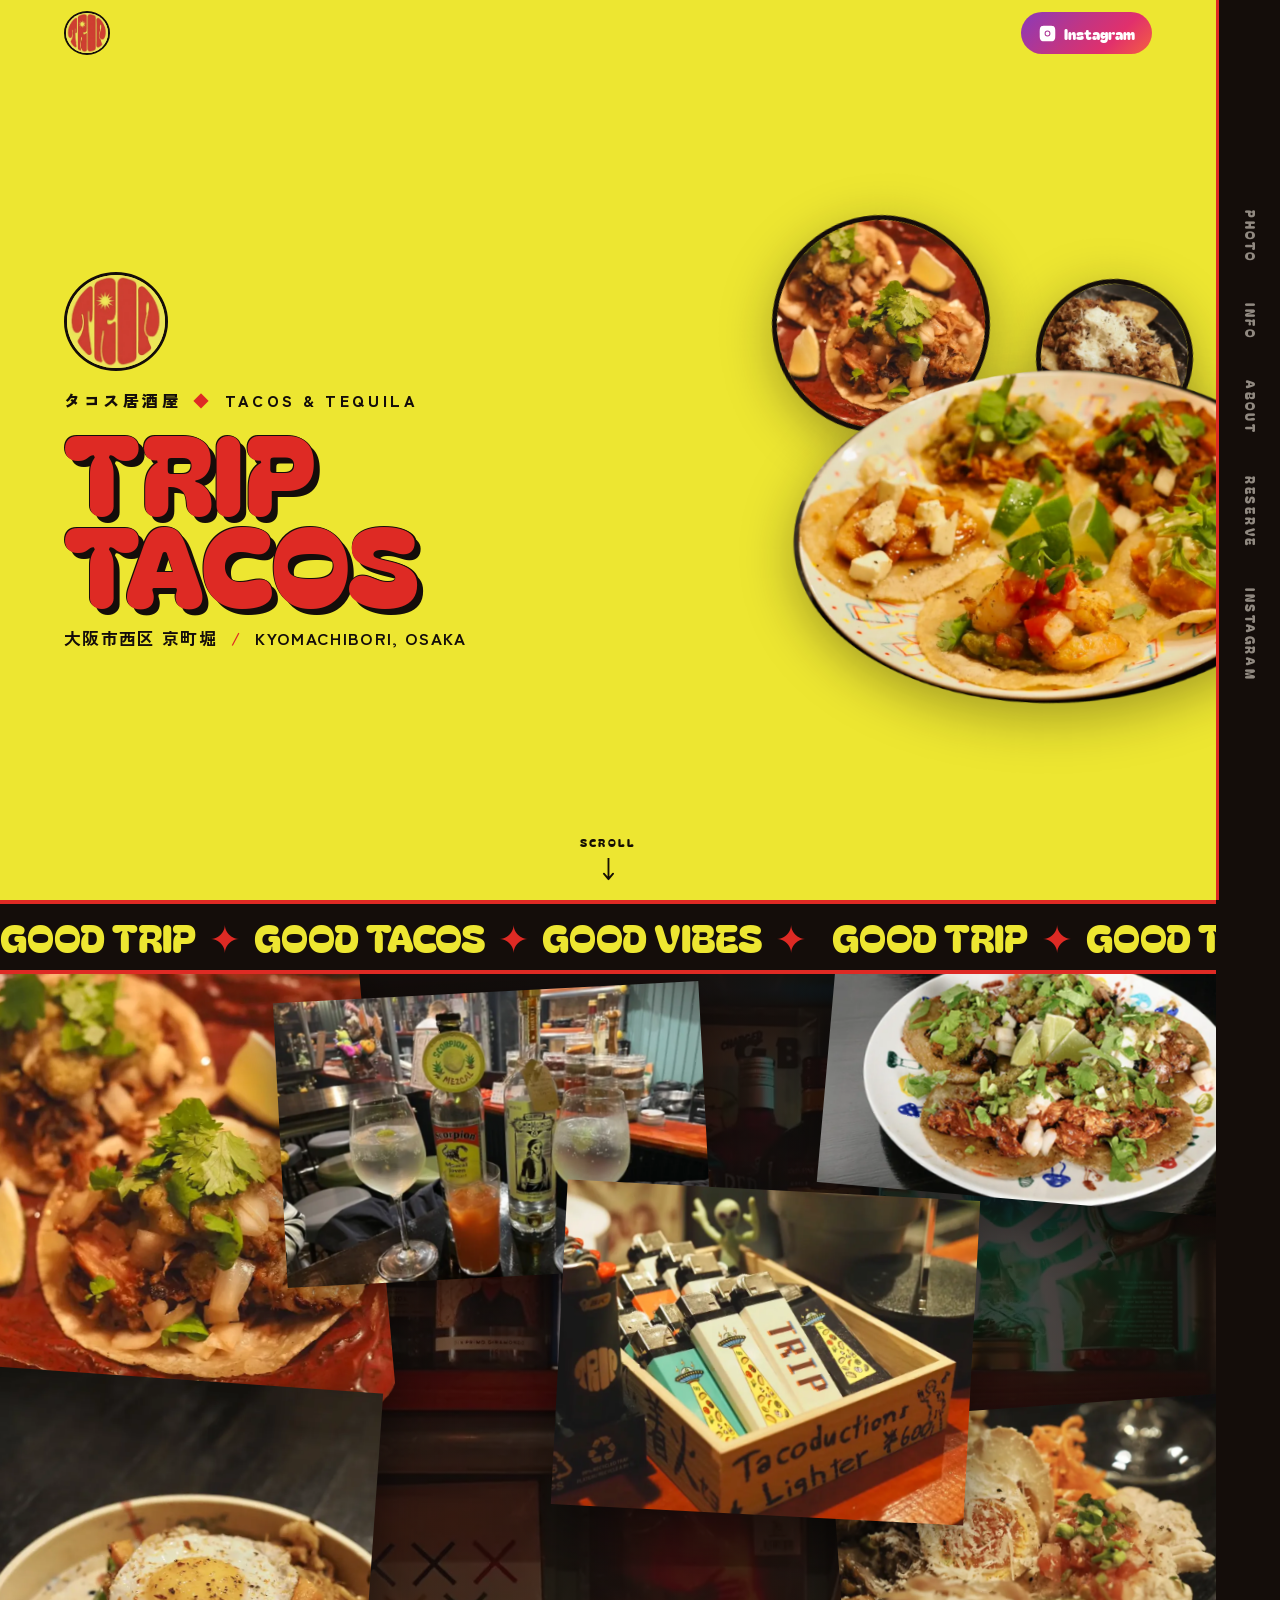
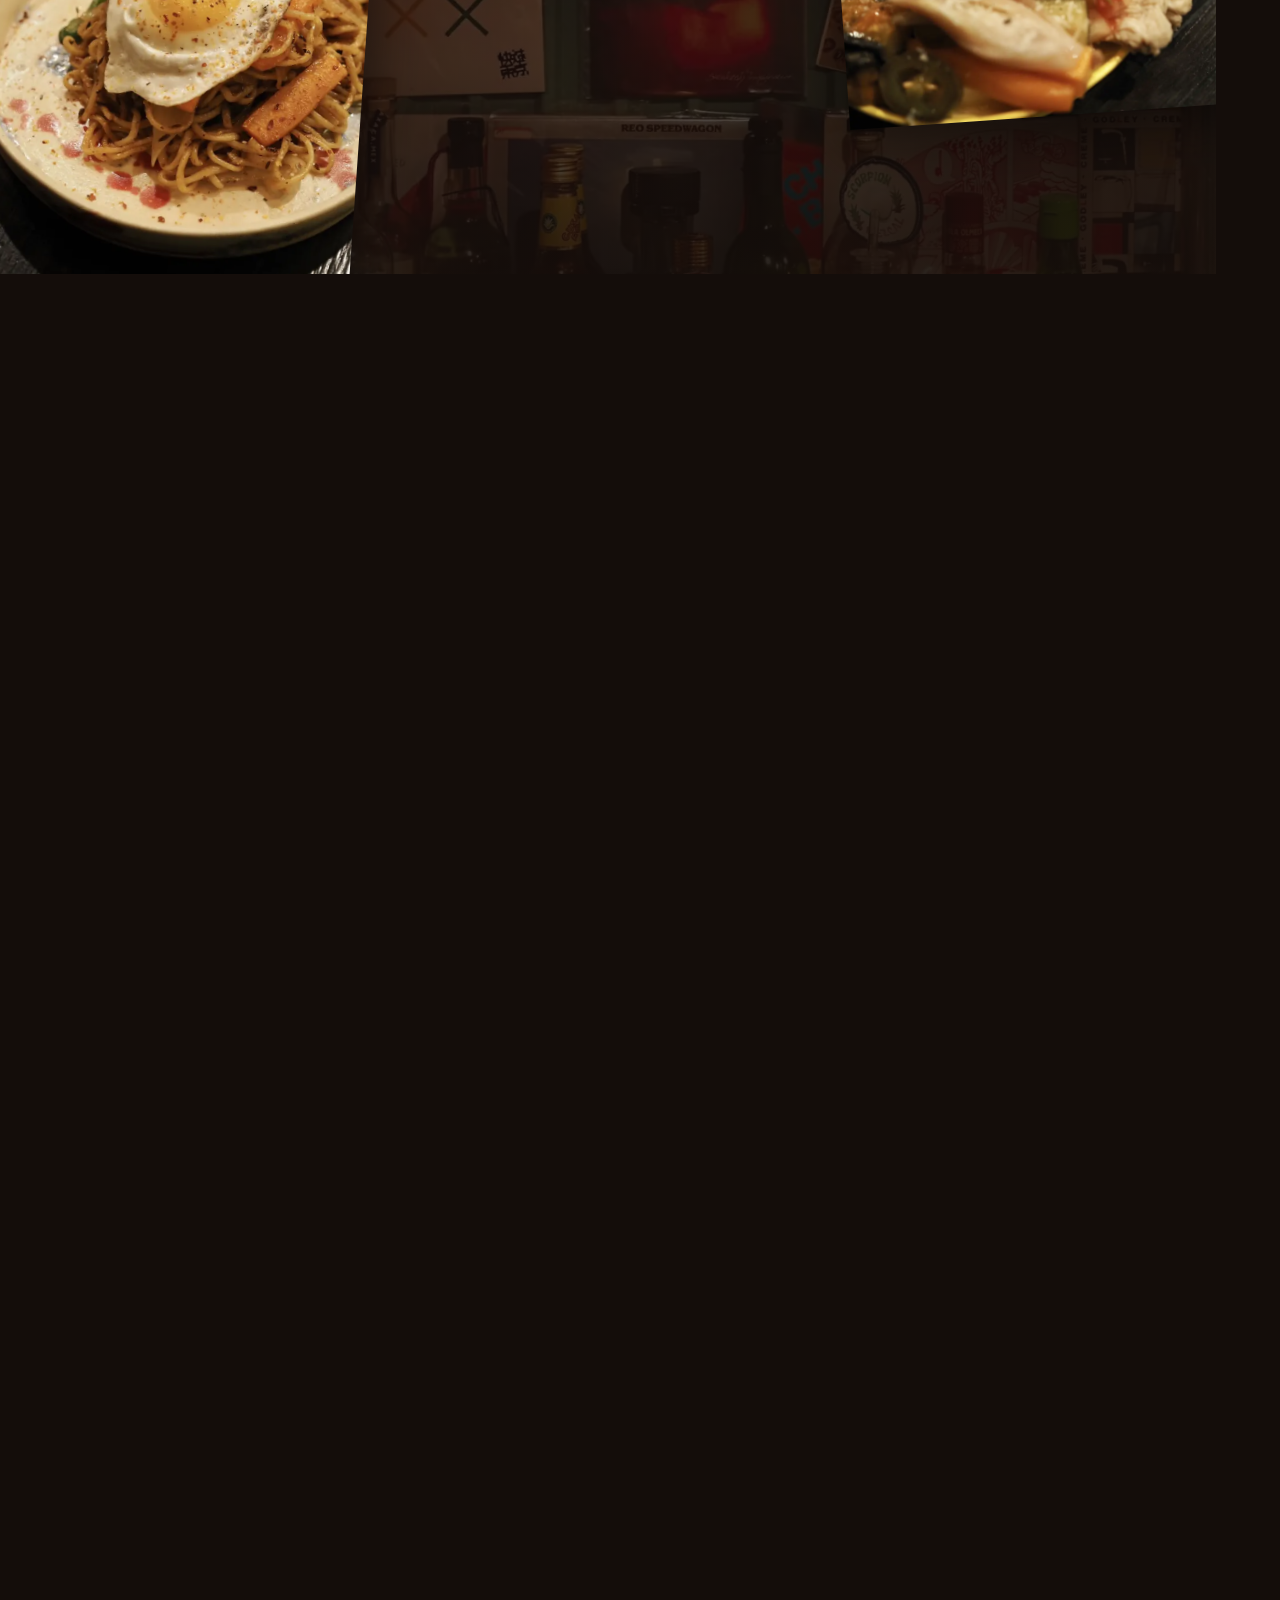
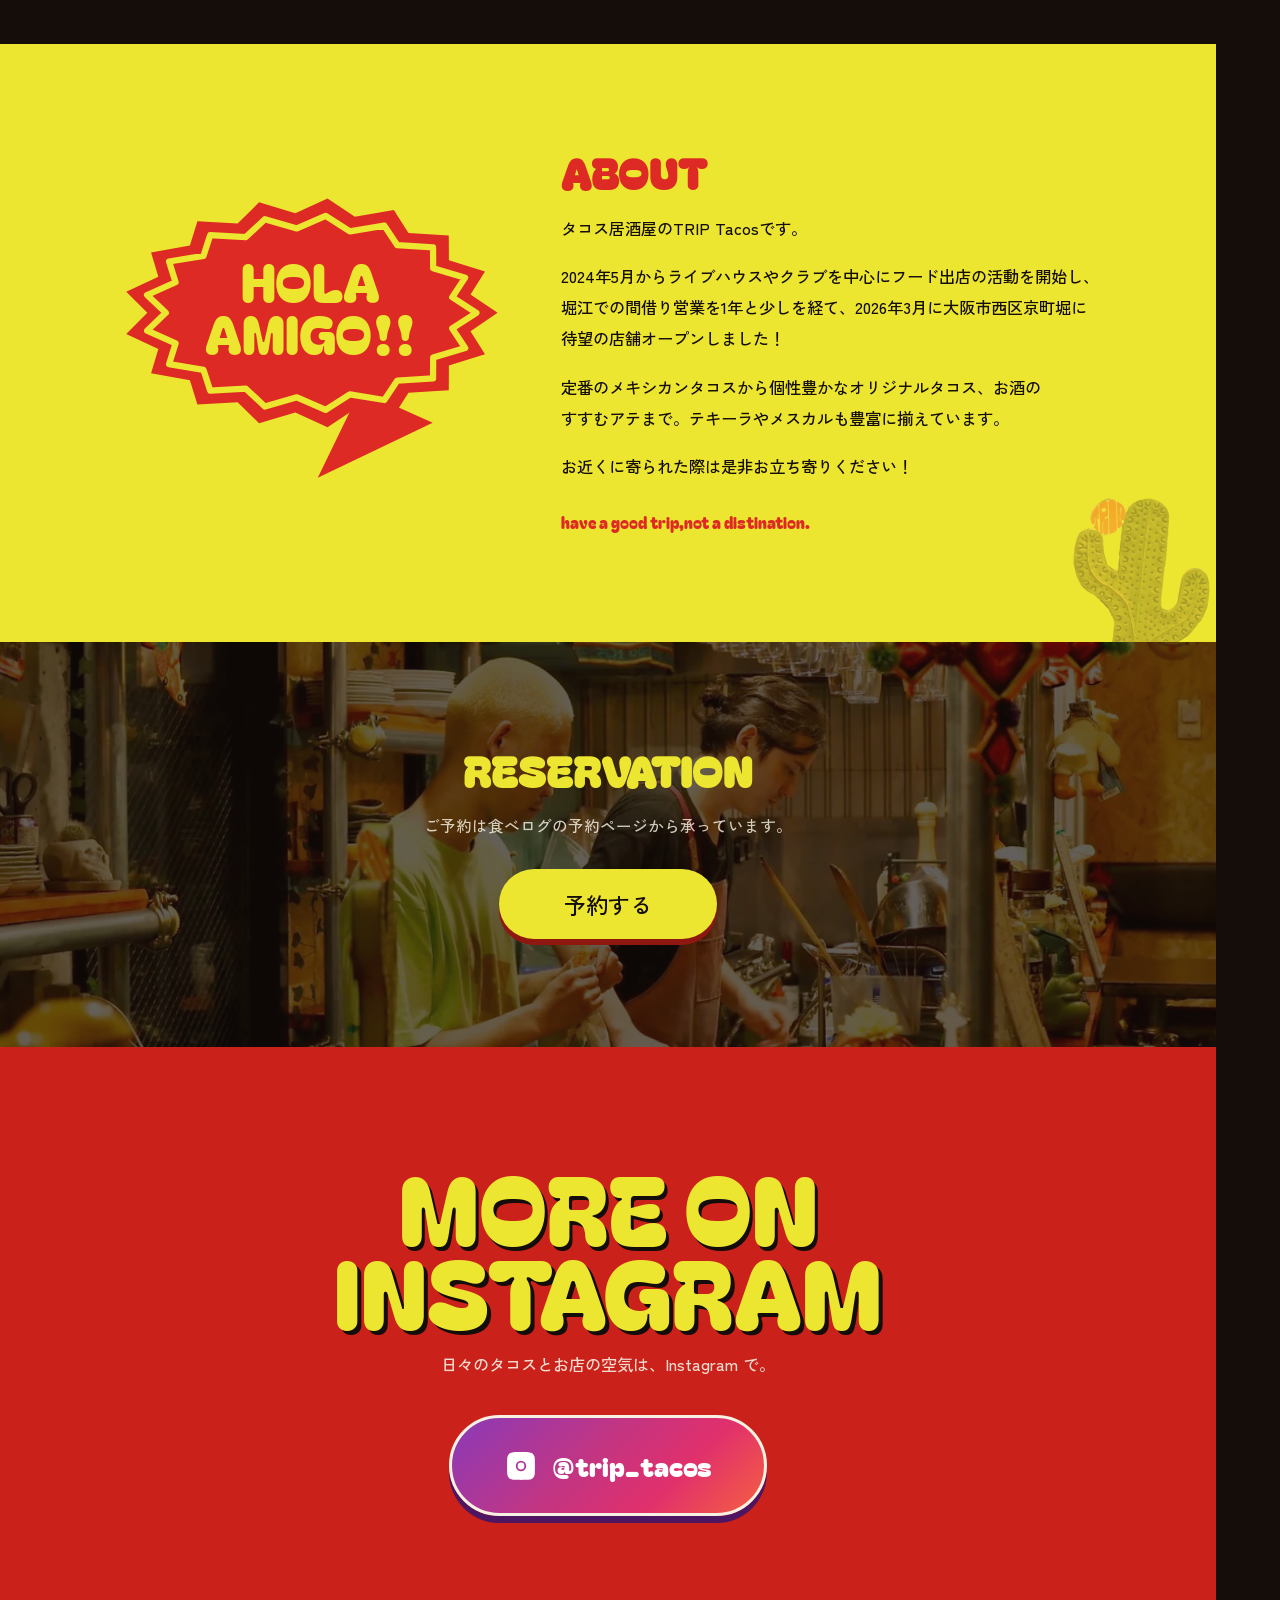
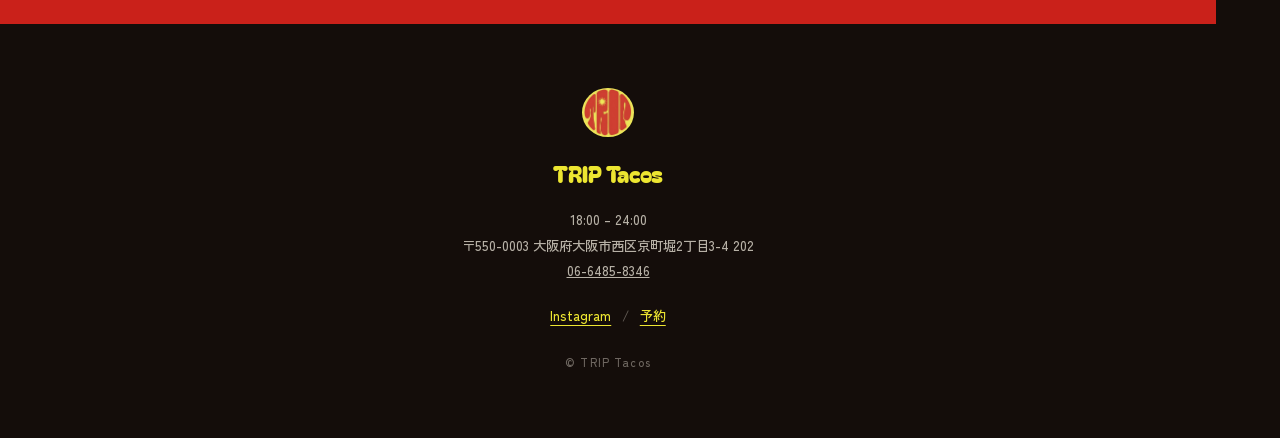
==== commit 106ccfaa: "枠線が見える問題を再修正（デコード待ちの隙間を塞ぐ） 前回の修正では load を待っていたが、これでは足りなかった。 img.complete は「ダウンロード完了」を指すだけで、デコードは まだ終" ====
--- a/index.html
+++ b/index.html
@@ -36,7 +36,7 @@
 
 <header class="topbar" id="topbar">
   <a class="topbar__home" href="#top" aria-label="TRIP Tacos ホーム">
-    <img src="assets/web/logo.webp" alt="" width="420" height="397" decoding="async">
+    <img src="assets/web/logo.webp" alt="" width="420" height="397" decoding="sync">
   </a>
   <a class="topbar__ig" href="https://www.instagram.com/trip_tacos/" target="_blank" rel="noopener">
     <svg class="ig-glyph" viewBox="0 0 24 24" aria-hidden="true" focusable="false">
@@ -61,7 +61,7 @@
   <!-- ============ 1. ファーストビュー ============ -->
   <section class="hero" id="top">
     <div class="hero__type">
-      <img class="hero__mark" src="assets/web/logo.webp" alt="" width="420" height="397" decoding="async">
+      <img class="hero__mark" src="assets/web/logo.webp" alt="" width="420" height="397" decoding="sync">
       <p class="hero__kicker">タコス居酒屋 <i>&#9670;</i> TACOS &amp; TEQUILA</p>
       <h1 class="hero__title">
         <span class="hero__word" style="--i:0">TRIP</span>
@@ -72,19 +72,19 @@
 
     <div class="hero__photos">
       <figure class="hp hp--sub">
-        <img src="assets/web/tacos-red.webp" alt="TRIP Tacos のタコス2種" width="764" height="900" fetchpriority="high" decoding="async">
+        <img src="assets/web/tacos-red.webp" alt="TRIP Tacos のタコス2種" width="764" height="900" fetchpriority="high" decoding="sync">
       </figure>
       <figure class="hp hp--nachos">
-        <img src="assets/web/nachos.webp" alt="TRIP Tacos のナチョス" width="900" height="675" fetchpriority="high" decoding="async">
+        <img src="assets/web/nachos.webp" alt="TRIP Tacos のナチョス" width="900" height="675" fetchpriority="high" decoding="sync">
       </figure>
       <figure class="hp hp--main">
-        <img src="assets/web/hero-tacos.webp" alt="TRIP Tacos のタコス盛り合わせ" width="1200" height="936" fetchpriority="high" decoding="async">
+        <img src="assets/web/hero-tacos.webp" alt="TRIP Tacos のタコス盛り合わせ" width="1200" height="936" fetchpriority="high" decoding="sync">
       </figure>
     </div>
 
     <!-- スマホ限定。右に寄った構図の左下を受け止める -->
     <div class="hero__says">
-      <img class="hero__cactus" src="assets/web/cactus.webp" alt="" width="397" height="620" decoding="async">
+      <img class="hero__cactus" src="assets/web/cactus.webp" alt="" width="397" height="620" decoding="sync">
       <p class="hero__bubble">have a good trip,<br>not a distination.</p>
     </div>
 
--- a/style.css
+++ b/style.css
@@ -191,10 +191,12 @@
    JS無効の環境ではこの指定自体が効かず、従来どおり表示される */
 .js .hero__mark,
 .js .hero__photos,
-.js .hero__says { opacity: 0; }
-
-.js .hero.is-ready .hero__mark,
-.js .hero.is-ready .hero__says { opacity: 1; transition: opacity .5s ease; }
+.js .hero__says,
+.js .topbar__home img { opacity: 0; }
+
+.js.first-view-ready .hero__mark,
+.js.first-view-ready .hero__says,
+.js.first-view-ready .topbar__home img { opacity: 1; transition: opacity .5s ease; }
 
 .hero__mark {
   width: clamp(58px, 9vw, 104px); height: auto;
@@ -269,7 +271,7 @@
    opacity を明示しておくのは保険。アニメーションが動かない環境でも
    写真が消えたままにならないようにする */
 .js .hero__photos { animation: none; }
-.js .hero.is-ready .hero__photos {
+.js.first-view-ready .hero__photos {
   opacity: 1;
   animation: rise .9s cubic-bezier(.2, .9, .3, 1) both;
 }
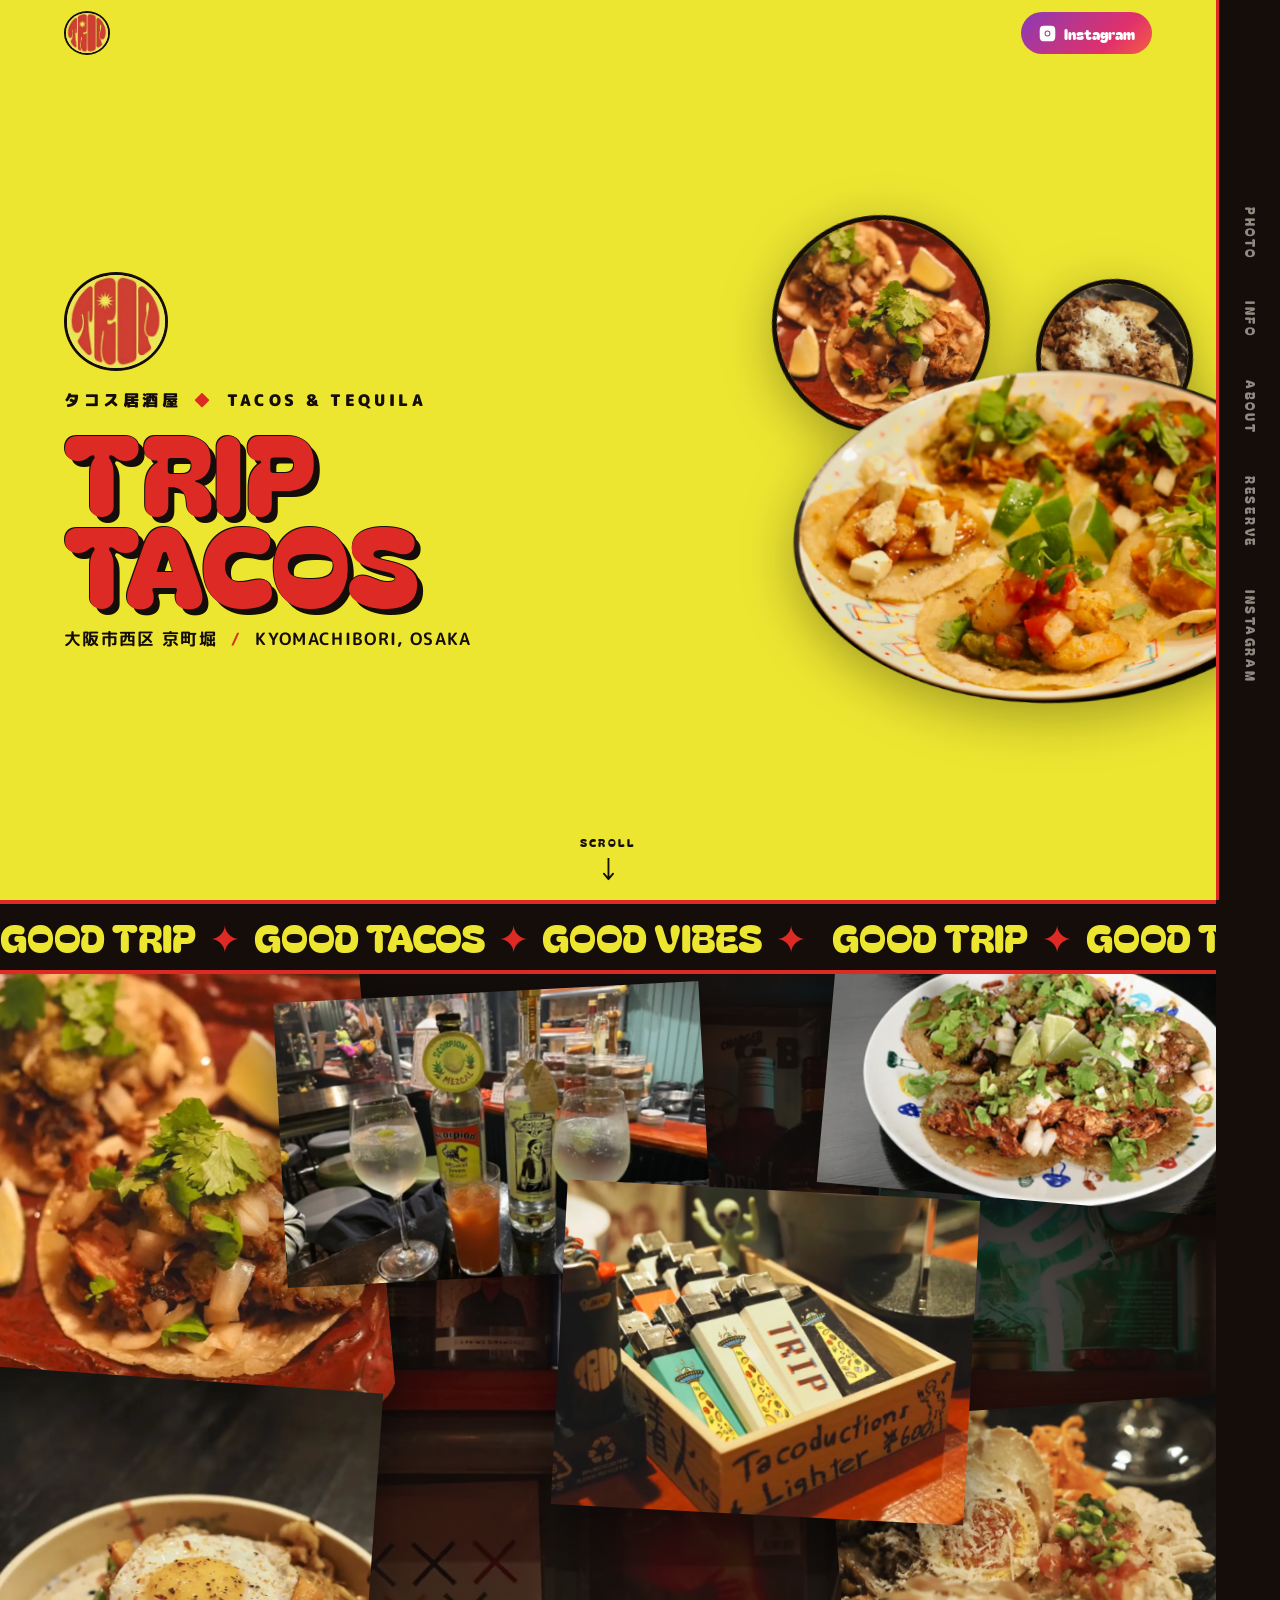
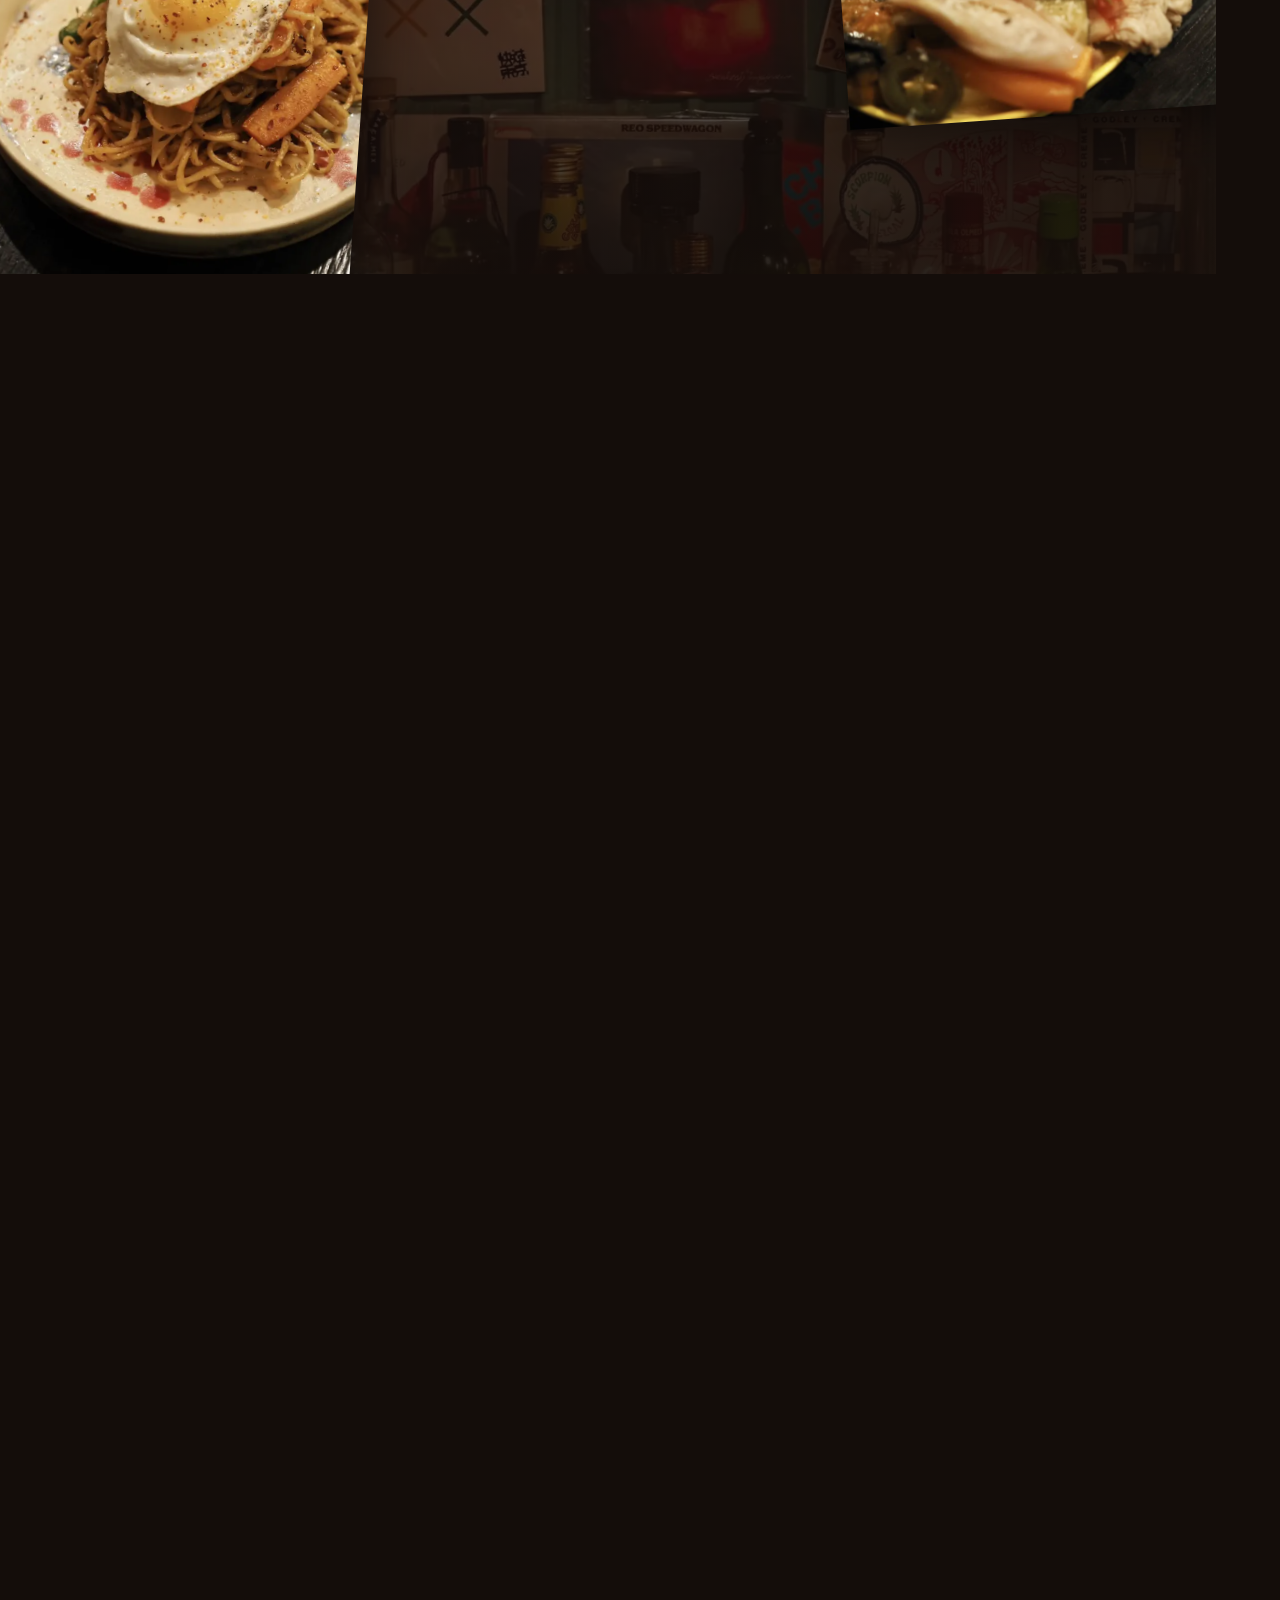
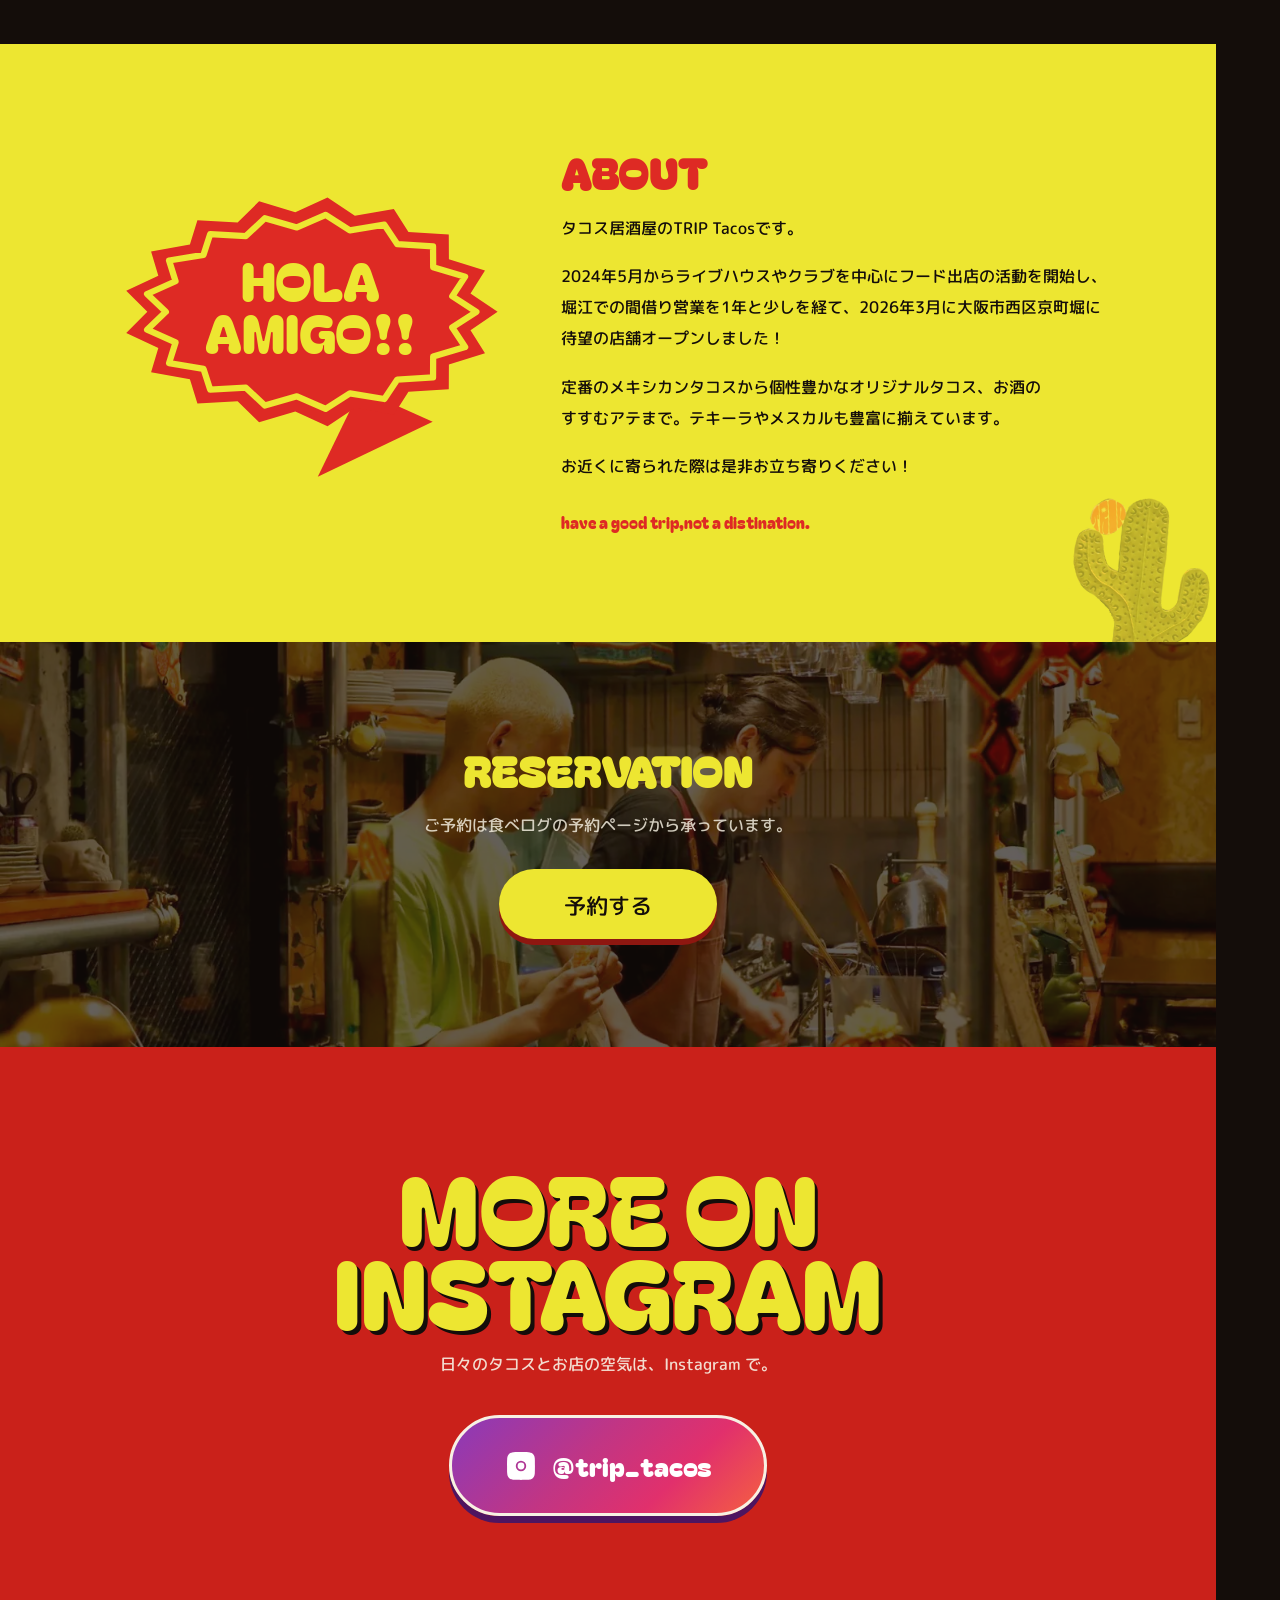
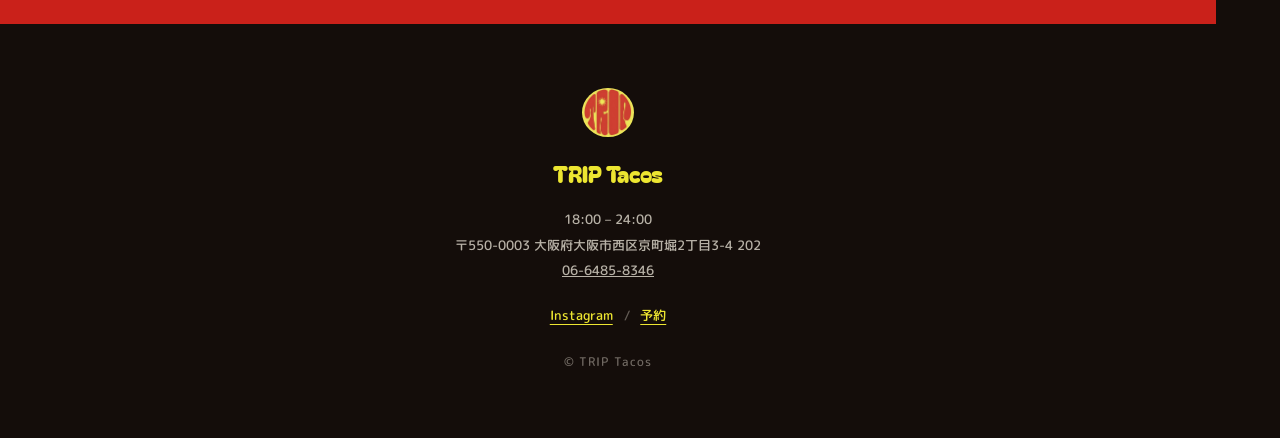
==== commit 195123dc: "本文フォントを丸ゴシック(M PLUS Rounded 1c)に変更 見出しの Bagel Fat One が丸い書体なのに対し、本文が角ゴシック (Zen Kaku Gothic New)で、質感が" ====
--- a/index.html
+++ b/index.html
@@ -9,7 +9,13 @@
 <meta property="og:type" content="restaurant.restaurant">
 <meta property="og:title" content="TRIP Tacos ｜ 大阪・京町堀のタコス居酒屋">
 <meta property="og:description" content="Hola amigo!! 大阪市西区京町堀のタコス居酒屋。タコスとテキーラと、いい空気。">
+<!-- サムネイルの実体は tools/og-image.html。差し替えは tools/build-og.sh で
+     ※ 公開ドメインが決まったら、content を絶対URL(https://…/assets/web/og.jpg)
+       に変える。相対パスだと取得できないクローラがある -->
 <meta property="og:image" content="assets/web/og.jpg">
+<meta property="og:image:width" content="1200">
+<meta property="og:image:height" content="630">
+<meta property="og:image:alt" content="TRIP Tacos ｜ 大阪・京町堀のタコス居酒屋">
 <meta property="og:locale" content="ja_JP">
 <meta name="twitter:card" content="summary_large_image">
 <meta name="theme-color" content="#EDE631">
@@ -19,7 +25,7 @@
 
 <link rel="preconnect" href="https://fonts.googleapis.com">
 <link rel="preconnect" href="https://fonts.gstatic.com" crossorigin>
-<link rel="stylesheet" href="https://fonts.googleapis.com/css2?family=Bagel+Fat+One&family=Caveat:wght@500;600&family=Zen+Kaku+Gothic+New:wght@400;500;700;900&display=swap">
+<link rel="stylesheet" href="https://fonts.googleapis.com/css2?family=Bagel+Fat+One&family=Caveat:wght@500;600&family=M+PLUS+Rounded+1c:wght@400;500;700;900&display=swap">
 <link rel="preload" as="image" href="assets/web/hero-tacos.webp">
 <link rel="preload" as="image" href="assets/web/tacos-red.webp">
 <link rel="preload" as="image" href="assets/web/nachos.webp">
--- a/style.css
+++ b/style.css
@@ -15,8 +15,11 @@
   --ink:        #140D0A;
   --cream:      #F7F1E3;
 
-  --font-display: "Bagel Fat One", "Zen Kaku Gothic New", system-ui, sans-serif;
-  --font-body: "Zen Kaku Gothic New", "Hiragino Sans", "Noto Sans JP", system-ui, sans-serif;
+  /* 見出しの Bagel Fat One に合わせ、本文も丸ゴシックで揃える。
+     Hiragino Maru Gothic ProN は Mac / iPhone に入っている丸ゴシックなので、
+     Webフォントが届く前もほぼ同じ形で表示される */
+  --font-display: "Bagel Fat One", "M PLUS Rounded 1c", "Hiragino Maru Gothic ProN", system-ui, sans-serif;
+  --font-body: "M PLUS Rounded 1c", "Hiragino Maru Gothic ProN", "Zen Maru Gothic", system-ui, sans-serif;
 
   --pad: clamp(1.25rem, 5vw, 4rem);
   --sweep-unit: 1vw;   /* 料理写真が捌ける距離の単位。モバイルで拡大する */
@@ -708,6 +711,13 @@
   .about__inner { grid-template-columns: 1fr; justify-items: center; }
   .about__bubble { width: min(340px, 78%); }
   .about__body { text-align: left; }
+}
+
+@media (max-width: 899px) {
+  /* 縦画面では横長の店内写真が大きく切り取られる。
+     中央だとボトル棚だけになるので、右端を軸にして
+     ネオンのある側が残るようにする */
+  .reveal__bg img { object-position: 100% 50%; }
 }
 
 /* スマホでは写真のかたまりが右に寄るので、左下にサボテンを置いて釣り合わせる */
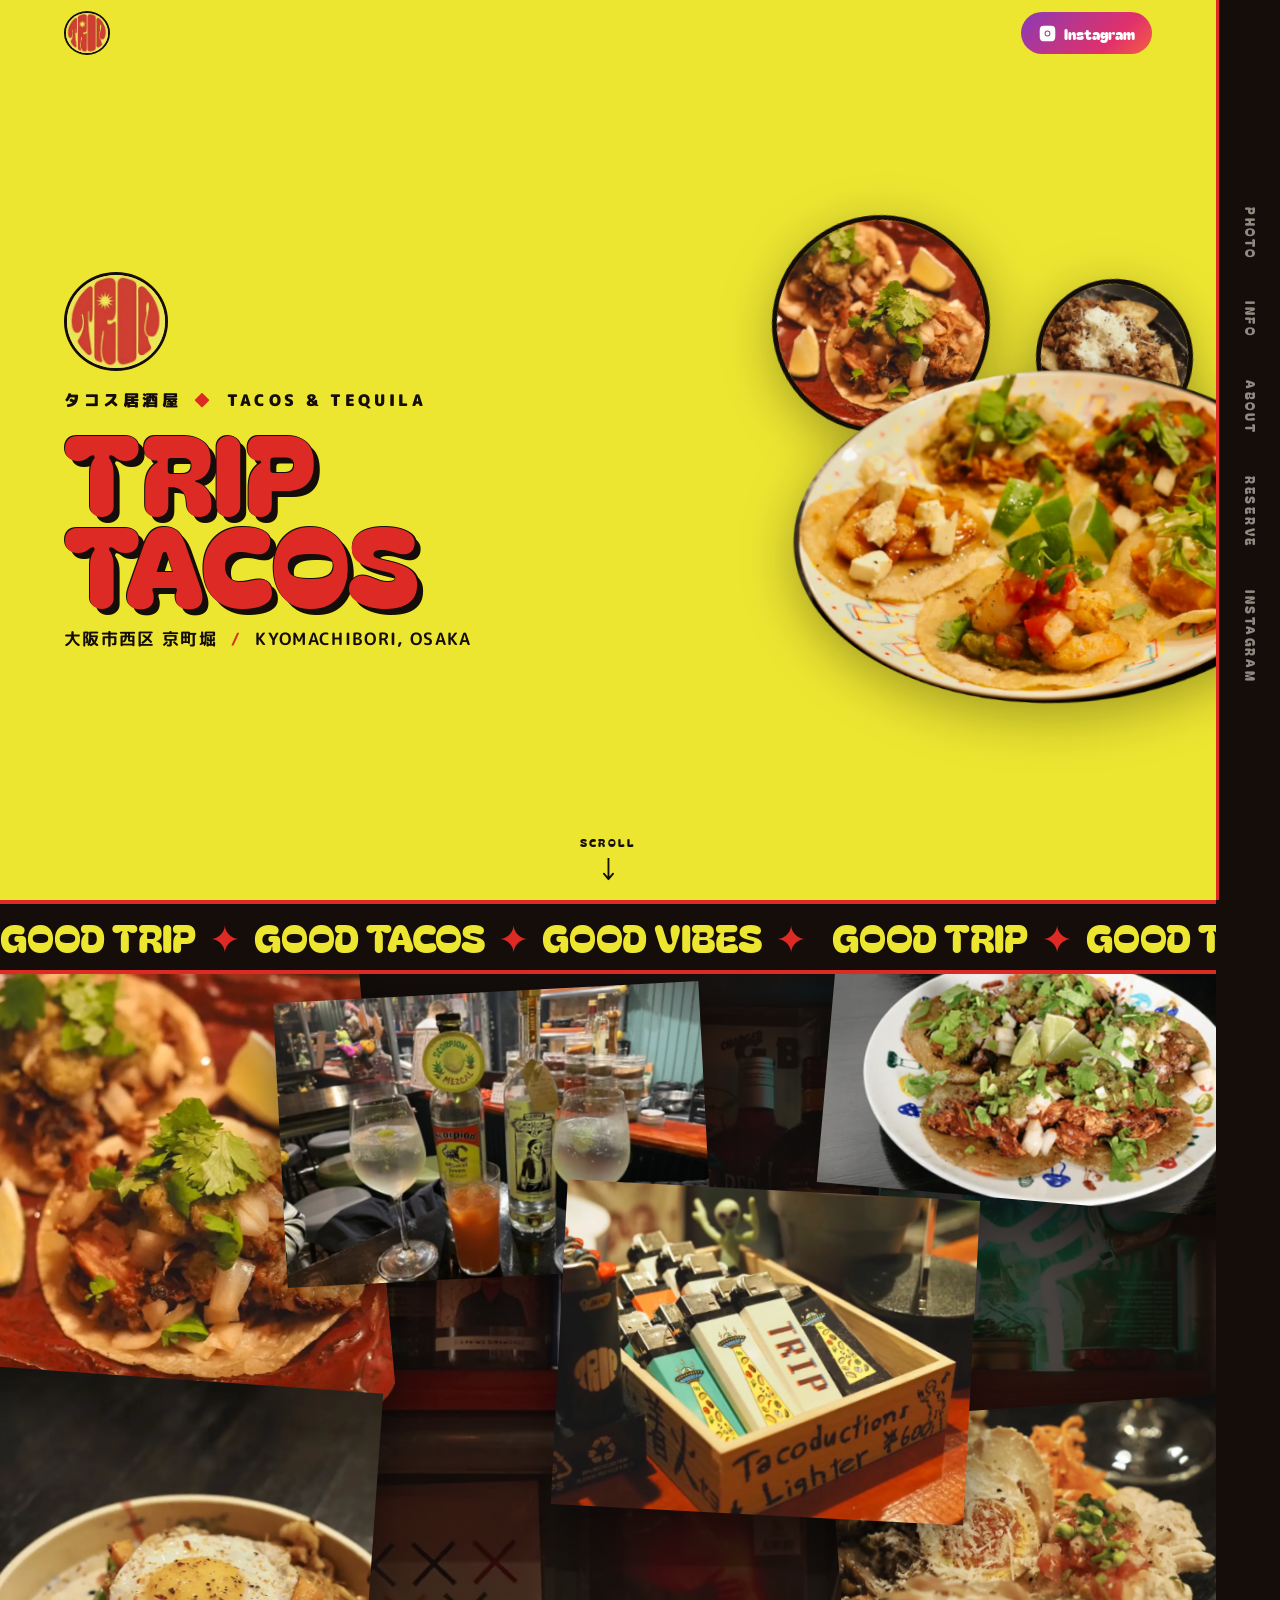
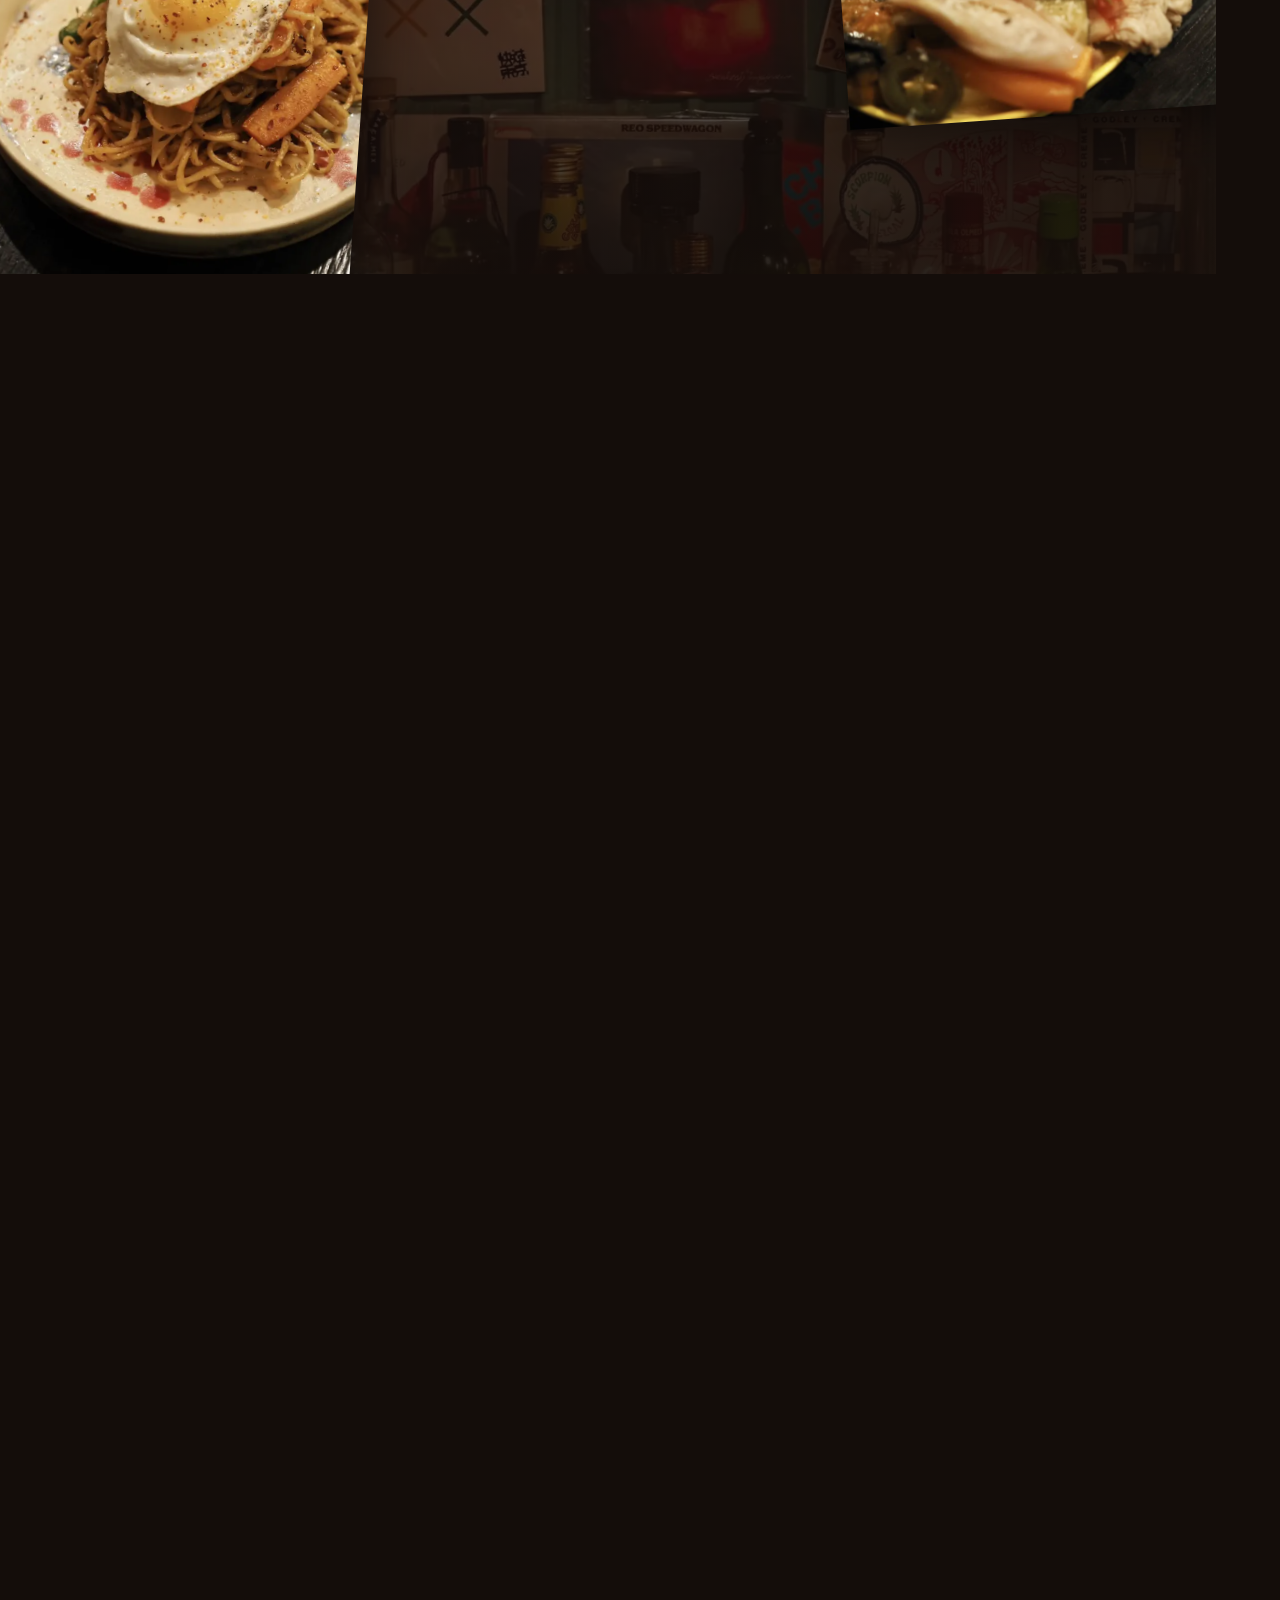
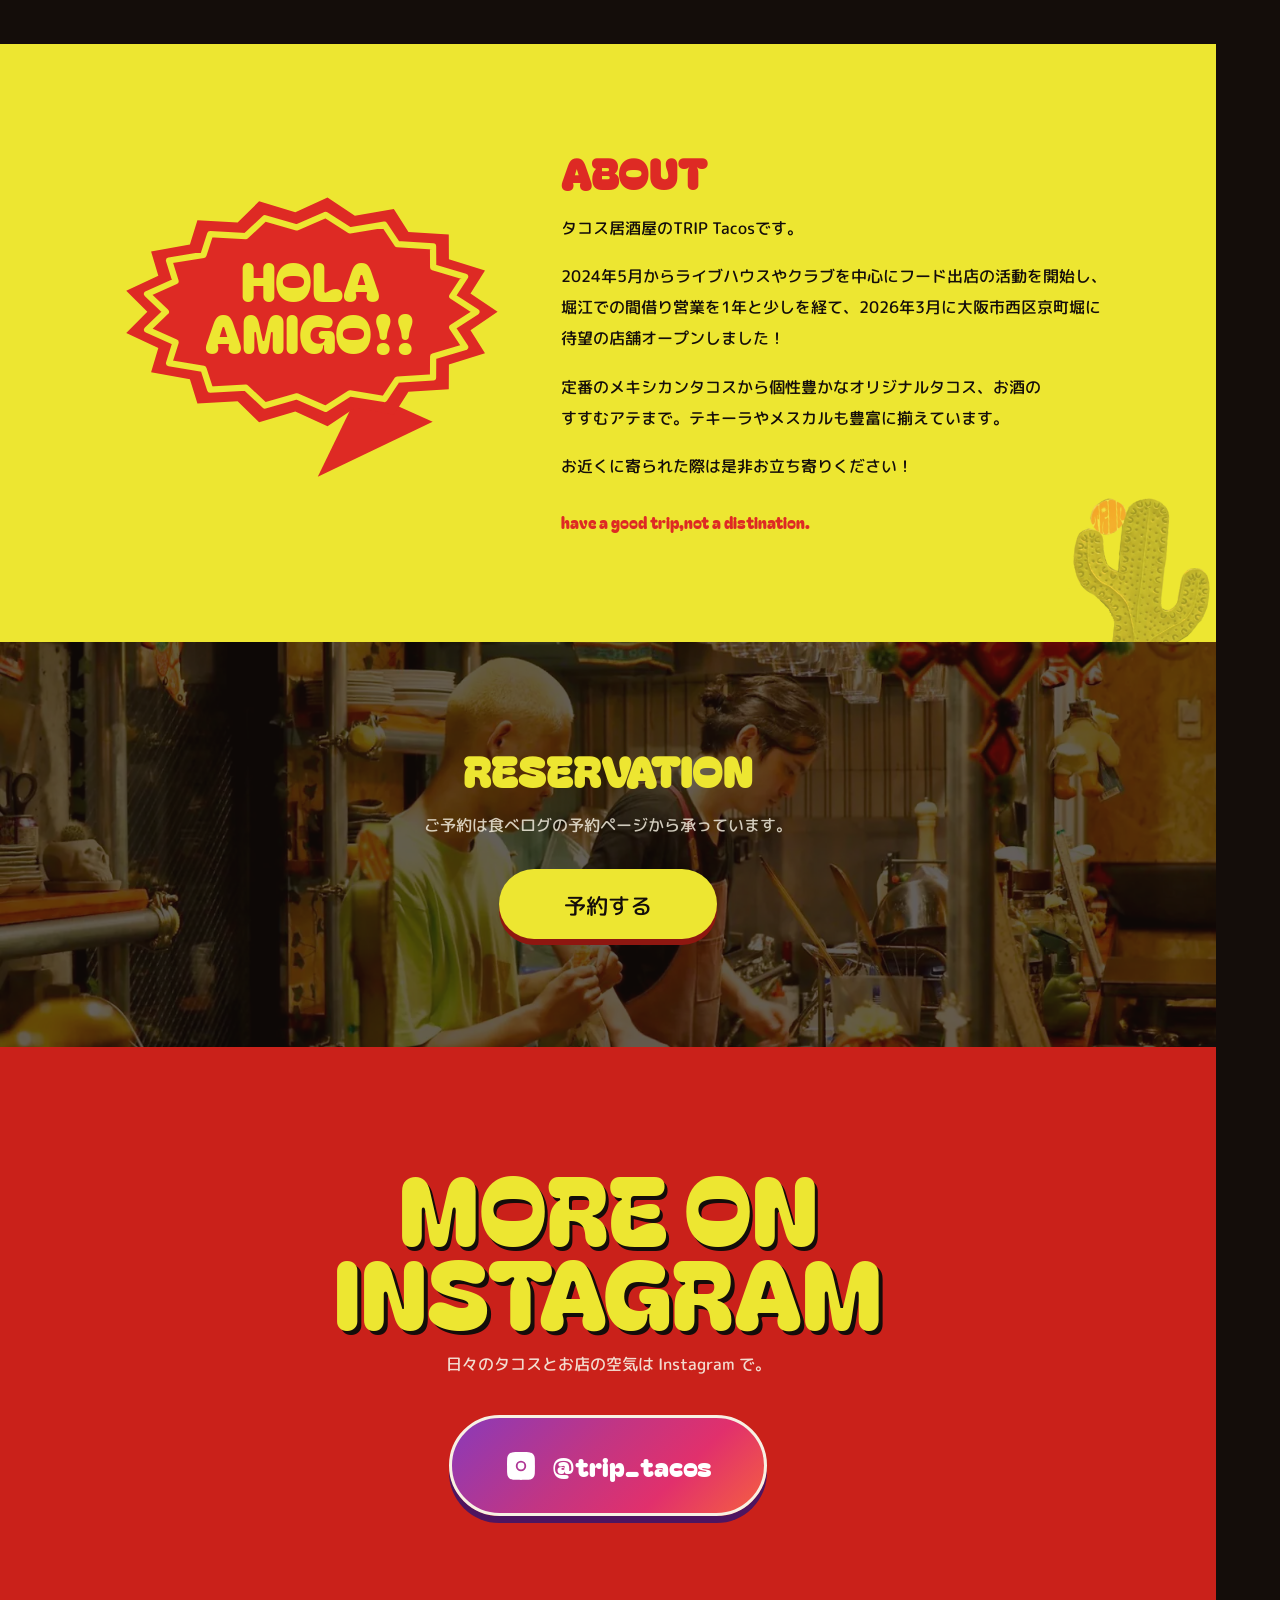
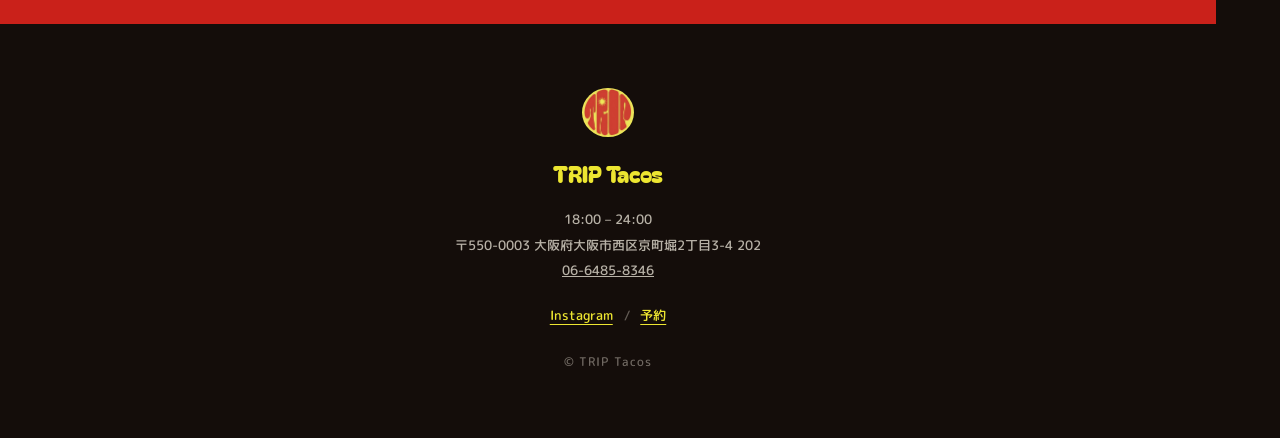
==== commit fa92210b: "INSTAGRAMのリード文から読点を削除 Co-Authored-By: Claude Opus 5 <noreply@anthropic.com>" ====
--- a/index.html
+++ b/index.html
@@ -219,7 +219,7 @@
   <!-- ============ 6. INSTAGRAM ============ -->
   <section class="insta" id="instagram">
     <h2 class="insta__head">MORE ON<br>INSTAGRAM</h2>
-    <p class="insta__lead">日々のタコスとお店の空気は、Instagram で。</p>
+    <p class="insta__lead">日々のタコスとお店の空気は Instagram で。</p>
     <a class="insta__cta" href="https://www.instagram.com/trip_tacos/" target="_blank" rel="noopener">
       <svg class="ig-glyph" viewBox="0 0 24 24" aria-hidden="true" focusable="false"><use href="#ig"/></svg>
       <span>@trip_tacos</span>
